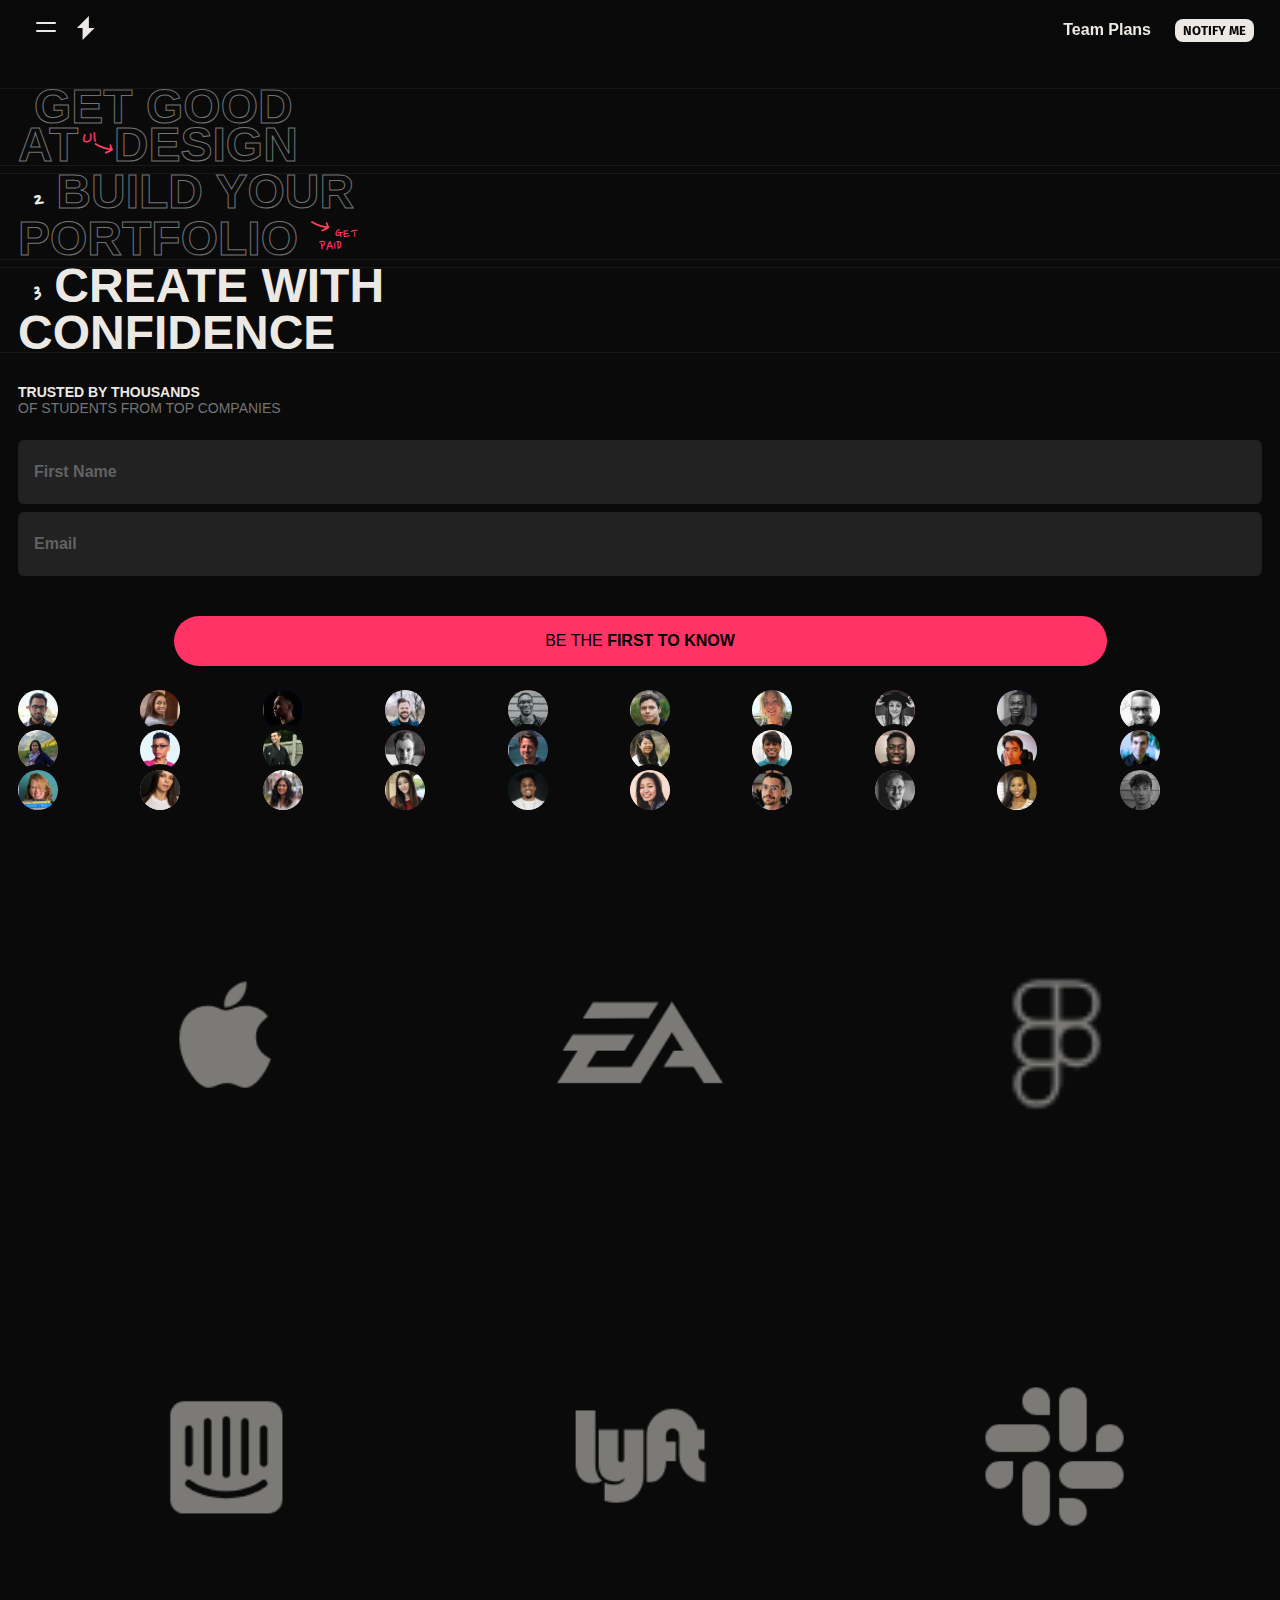
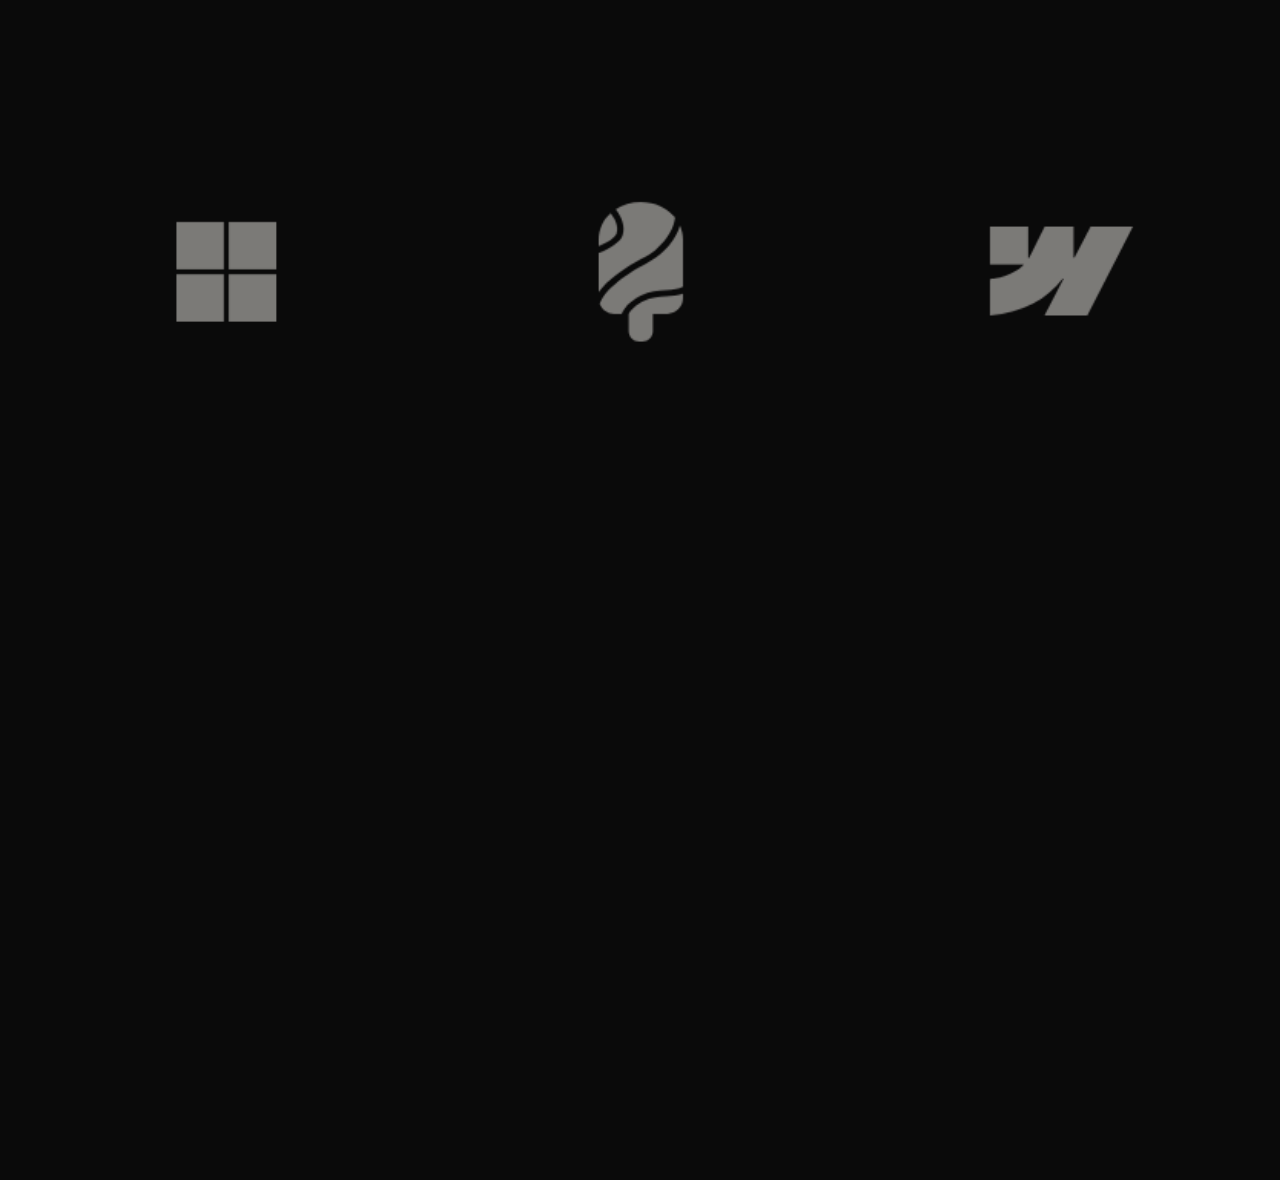
==== index.html @ 366d4f76 "Add files via upload" ====
<!DOCTYPE html>
<html lang="en">
    <head>
        <meta charset="UTF-8">
        <meta name="viewport" content="width=device-width, initial-scale=1.0">
        <title>Shift Nudge</title>
        <link rel="stylesheet" href="./css/style.css">
    </head>
    <body>
        <header class="wrapper">
            <nav class="container">
                <div class="nav-menu">
                    <div id='menuHamburguer' class="hamburguer">
                        <span class="line"></span>
                        <span class="line"></span>
                    </div>
                    <div class="item" style="padding: 8px;">
                        <svg width="24" height="24" viewBox="0 0 24 24"
                            fill="none" xmlns="http://www.w3.org/2000/svg">
                            <path
                                d="M14.8555 12L2.85547 12L14.8555 1.90735e-06L14.8555 12Z"
                                fill="currentColor"></path>
                            <path
                                d="M8.57031 12L20.5703 12L8.57031 24L8.57031 12Z"
                                fill="currentColor"></path>
                        </svg>
                    </div>
                </div>
                <div class="linksNavbar">
                    <div id="teamPlans">Team Plans</div>
                    <div id="notify"><a href="#">Notify me</a></div>
                </div>
            </nav>
        </header>
        <main class="wrapper">
            <section id="titlePage" class="container">
                <div class="textLine">Get good <br>at
                    <span id="elementUI">
                        ui
                        <span class="arrow">
                            <svg width="19" height="19" viewBox="0 0 24 32"
                                fill="none" xmlns="http://www.w3.org/2000/svg">
                                <path
                                    d="M4 3C6.27685 12.8203 10.0389 21.4996 17.0808 29M17.0808 29C17.8379 26.5781 18.8441 24.1122 20 21.8461M17.0808 29C12.8458 28.308 9.77367 27.319 5.94616 25.4156"
                                    stroke="#FF4060" stroke-width="3"
                                    stroke-linecap="round"
                                    stroke-linejoin="round"></path>
                            </svg>
                        </span>
                    </span> <span>design</span>
                </div>
                <div class="textLine">
                    <span class="elementNumber">2</span>
                    Build your <br> portfolio
                    <span id="elementGetPaid">

                        <span class="arrow">
                            <svg width="19" height="19" viewBox="0 0 24 32"
                                fill="none" xmlns="http://www.w3.org/2000/svg">
                                <path
                                    d="M4 3C6.27685 12.8203 10.0389 21.4996 17.0808 29M17.0808 29C17.8379 26.5781 18.8441 24.1122 20 21.8461M17.0808 29C12.8458 28.308 9.77367 27.319 5.94616 25.4156"
                                    stroke="#FF4060" stroke-width="3"
                                    stroke-linecap="round"
                                    stroke-linejoin="round"></path>
                            </svg>
                        </span>
                        <p>get <br>paid</p>
                    </span>
                </div>
                <div class="textLine font-white">
                    <span class="elementNumber">3</span>
                    Create with <br> confidence
                </div>
                <div class="spaceStudants">
                    <div class="titleSpace">
                        <h2>Trusted by thousands</h2>
                        <h3>of students from top companies</h3>
                    </div>
                    <div class="spaceForm">
                        <form action="#">
                            <label for="inputName" class="inputText">
                                <span>First Name</span>
                                <input type="text" name="inputName"
                                    id="inputName">
                            </label>
                            <label for="inputEmail" class="inputText">
                                <span>Email</span>
                                <input type="text" name="inputEmail"
                                    id="inputEmail">
                            </label>
                            <div class="divButton">
                                <button class="buttonStudents">
                                    Be the <strong>first to know</strong>
                                </button>
                            </div>
                        </form>
                    </div>
                    <div class="photoStudents">
                        <a href="#" class="gridStudents">
                            
                        </a>
                    </div>
                    <div class="photoLogos">
                        
                    </div>
                </div>

            </section>
        </main>

        <footer>

        </footer>
        <script src="./script/script.js"></script>
    </body>
</html>
---- css/style.css ----
@import url('https://fonts.googleapis.com/css2?family=Fira+Sans:ital,wght@0,100;0,200;0,300;0,400;0,500;0,600;0,700;0,800;0,900;1,100;1,200;1,300;1,400;1,500;1,600;1,700;1,800;1,900&display=swap');

@import url('https://fonts.googleapis.com/css2?family=Nanum+Pen+Script&display=swap');

* {
    margin: 0;
    padding: 0;
    box-sizing: border-box;
    transition: all 0.2s ease-out;
}

:root {
    --primary-color: #ECE9E4;
    --secondary-color: #FF3366;

    --background-color: #0A0A0A;
    --background-color-active: #181818;
}

.wrapper {
    width: 100%;
    display: flex;
    flex-direction: column;
    align-items: center;
    padding: 0rem 0.7rem;
}

.container {
    width: 100%;
    max-width: 1244px;
}

body {
    background-color: var(--background-color);
    font-family: "TT Firs Neue", -apple-system, BlinkMacSystemFont, "Segoe UI", Roboto, Oxygen, Ubuntu, Cantarell, "Open Sans", "Helvetica Neue", sans-serif;
    color: var(--primary-color);
    height: 300dvh;
}

nav {
    color: var(--primary-color);
    display: flex;
    align-items: center;
    padding: 0.5rem;
    justify-content: space-between;
}

header {
    height: 100px;
    background: linear-gradient(180deg, rgba(10,10,10,1) 0%, rgba(10,10,10,0) 100%);
    position: fixed;
    top: 0px;
    z-index: 99;
}
main{
    margin-top: 80px;
}
.nav-menu {
    display: flex;
}

.hamburguer {
    width: 40px;
    height: 40px;
    display: flex;
    flex-direction: column;

    border-radius: 50%;
    padding: 8px;


}


.line {
    margin: 6px auto 0;
    width: 20px;
    height: 2px;
    border-radius: 2px;
    background-color: var(--primary-color);

}

.hamburguer:hover .line:nth-child(1) {
    margin: 4px auto 0;
}

.hamburguer:hover .line:nth-child(2) {
    margin: 10px auto 0;
}

.active {
    background-color: var(--background-color-active);
}

.active .line:nth-child(1) {
    transform: translateY(4px) rotate(45deg);
    margin: 6px auto 0 !important;
}

.active .line:nth-child(2) {
    transform: translateY(-4px) rotate(-45deg);
    margin: 6px auto 0 !important;

}

.linksNavbar {
    display: flex;
    gap: 1.5rem;
}

.linksNavbar #teamPlans {
    color: var(--primary-color);
    font-weight: 600;

}

#notify a {

    text-decoration: none;
    color: var(--background-color);
    padding: 4px 8px;
    background-color: var(--primary-color);
    font-size: 13px;
    text-transform: uppercase;
    font-weight: 700;
    border-radius: 8px;
    box-shadow: 0 0 0 0 var(--primary-color);
    font-family: "Fira Sans", sans-serif;

}

.textLine {
    
    
    max-width: 100%;
    padding-bottom: 0;
    padding-top: 0.5rem;
    font-size: 3rem;
    font-weight: 900;
    line-height: 80%;
    color: #0a0a0a;
    text-indent: 1rem;
    -webkit-text-stroke-width: 1px;
    -webkit-text-stroke-color: #747474;
    text-transform: uppercase;
    letter-spacing: -0.5;

        #elementUI {
        font-family: "Nanum Pen Script", cursive;
        font-size: 1.5rem;
        color: var(--secondary-color);
        -webkit-text-stroke-width: 0px;
        position: relative;
        top: -15px;
        left: -10px;
        line-height: 0.75;
        
        font-weight: 500;
        max-width: 38rem;
        padding-bottom: 2rem;
        .arrow{
            position: absolute;
            bottom: 20px;
            left: 0px;
            rotate: -45deg;
            animation: arrowAnimation 4s ease-in-out infinite;
        }
    }

    
}



#elementGetPaid{
    font-family: "Nanum Pen Script", cursive;
    font-size: 1rem;
    color: var(--secondary-color);
    -webkit-text-stroke-width: 0px;
    position: relative;

    line-height: 0.75;
    text-transform: uppercase;
    rotate:15deg;
    font-weight: 500;
    max-width: 38rem;
    padding-bottom: 2rem;
    p{
       
    position:absolute;
    display: block;
    margin-block-start: 1em;
    margin-block-end: 1em;
    margin-inline-start: 0px;
    margin-inline-end: 0px;
    unicode-bidi: isolate;

    top: -30px;
    right: -60px;
    }
    .arrow{
        position: absolute;
        animation: arrowAnimation 4s ease-in-out infinite;
        rotate: -45deg;
        
    }
}
.elementNumber{
    font-family: "Nanum Pen Script", cursive;
    font-size: 1.5rem;
    color: var(--primary-color) !important;
    -webkit-text-stroke-width: 0px;
}

.textLine:before,
.textLine:after{
    content: " ";
    display: block;
    background: var(--background-color-active);
    height: 1px;
    width: 100%;
    position: absolute;
    left: 0;
    z-index: 0;
}

.font-white{
    color: var(--primary-color);
    -webkit-text-stroke-width: 0px;
}



.spaceStudants{
    
    margin-top: 2rem;
    display: flex;
    flex-direction: column;
    gap: 1.5rem;

    .titleSpace{
        text-transform: uppercase;
        
        h2{
            font-weight: 800;
            font-size: 14px;
        }
        h3{
            color: #747474;
            font-weight: 500;
            font-size: 14px;
        }

    }

    .spaceForm{


        form{
            display: flex;
            flex-direction: column;
            width: 100%;
            gap: 0.5rem;
        }
        
    }
}


.inputText{
    display: flex;
    justify-content: center;
    flex-direction: column;
    background-color:#222;
    position: relative;
    padding-left: 0.5rem;
    border-radius: 6px;
    min-height: 64px;


    span{
        font-size: 1rem;
        font-weight: 700;
        color: rgba(116, 116, 116, 0.8);
        cursor: text;
        margin-left: 0.5rem;
        position: absolute;
        
    }
    input{
        background-color: transparent;
        border: none;
        outline: none;
        padding: 0.3rem;
        color: var(--primary-color);
        font-weight: 600;
        font-size: 1rem;
        caret-color: var(--secondary-color);
        width: 100%;
        
    }

    &:hover{
        box-shadow: inset 0 0 0 2px #595959;
    }
}


.focus{
    box-shadow: inset 0 0 0 2px var(--secondary-color);
    background-color: var(--background-color);
    justify-content: space-around;
    span{
        position: relative;
        top: 5px;
        color: var(--secondary-color);
        font-size: 0.8rem;
    }
    &:hover{
        box-shadow: inset 0 0 0 2px var(--secondary-color);
    }
}
.divButton{
    display: flex;
    justify-content: center;
}
.buttonStudents{
    
    
    text-transform: uppercase;
    width: 75%;
    margin-top: 2rem;
    
    color: #000;
    font-size: 1rem;
    display: block;
    
    background: var(--secondary-color);
    padding: 1rem 2rem;
    border: none;
    border-radius: 60px;
    
    cursor: pointer;
    font-family: "TT Firs Neue", -apple-system, BlinkMacSystemFont, "Segoe UI", Roboto, Oxygen, Ubuntu, Cantarell, "Open Sans", "Helvetica Neue", sans-serif;
    
    &:hover{
        box-shadow: 0 0 0 2px var(--secondary-color)
    }
    }



.photoStudents{
    width: 100%;
}

.photoStudents .gridStudents{
    display: grid;
    line-height: 0;
    padding-right: 1.25rem;
    grid-template-columns: repeat(10, 1fr);
    max-width: 100%;

    div{
    display: block;
    position: relative;
    margin: 0 -1.5rem 0 0;
    border-radius: 50%;
    width: fit-content;
    background-color: #FF3366;
    img{
        text-align: right;
        width: 40px;
        border-radius: 50%;
        box-shadow: 0 0 0 6px #0a0a0a;
        
    }

    &:hover{
        transform: scale(1.1);
        z-index: 10;

        img{
            transition: filter 0.3s ease, mix-blend-mode 0.3s ease;
            mix-blend-mode: luminosity;
        }
    }
    
    }
}

.photoLogos{
    display: grid;
    grid-template-columns: repeat(3, 1fr);
    line-height: 0;
    

        img{
            width:100%;
            opacity: 0.5;

            &:hover{
                opacity: 1;
            }
        }
    
    
}
































@keyframes arrowAnimation {
    0%, 10%, 20%, 30%, 100% {
        transform: rotate(-2deg) scale(1) translateX(0);
    }
    5%, 15%, 25% {
        transform: rotate(2deg) scale(1.1) translateX(-4px);
    }
}
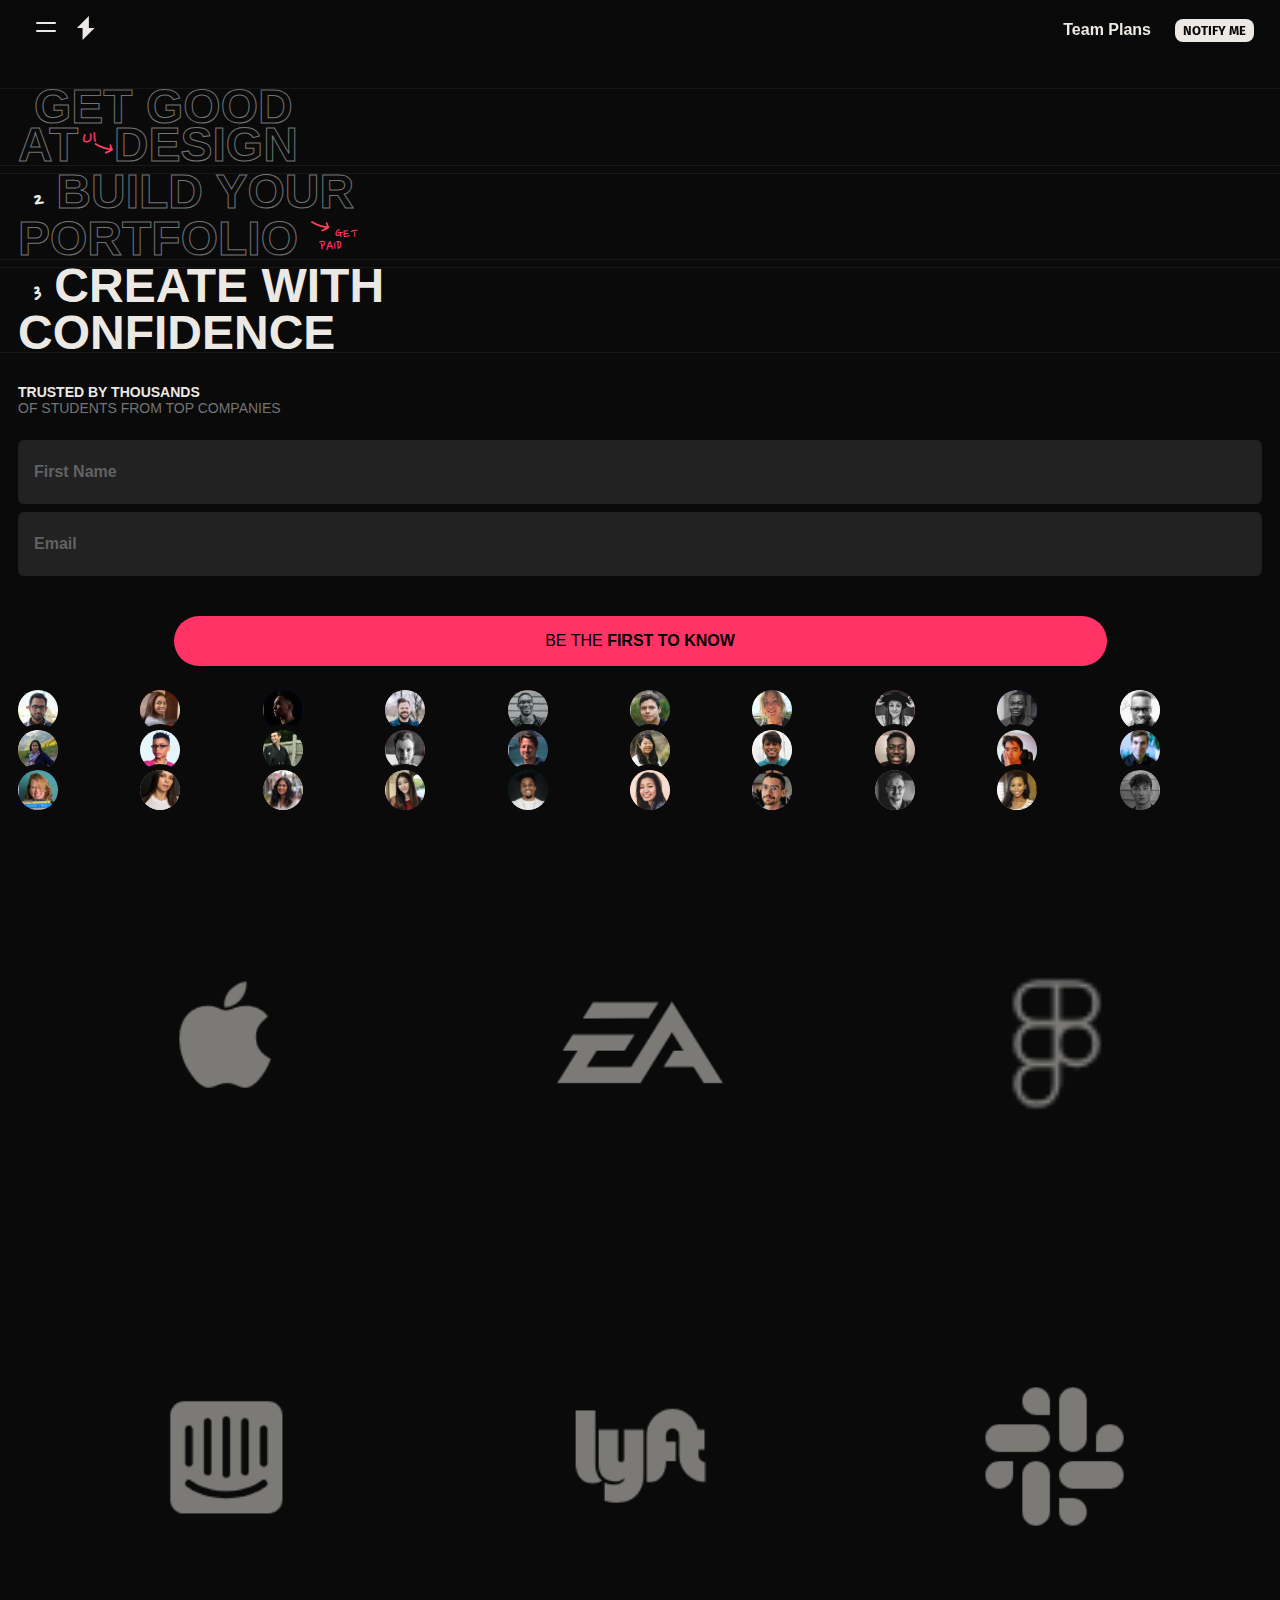
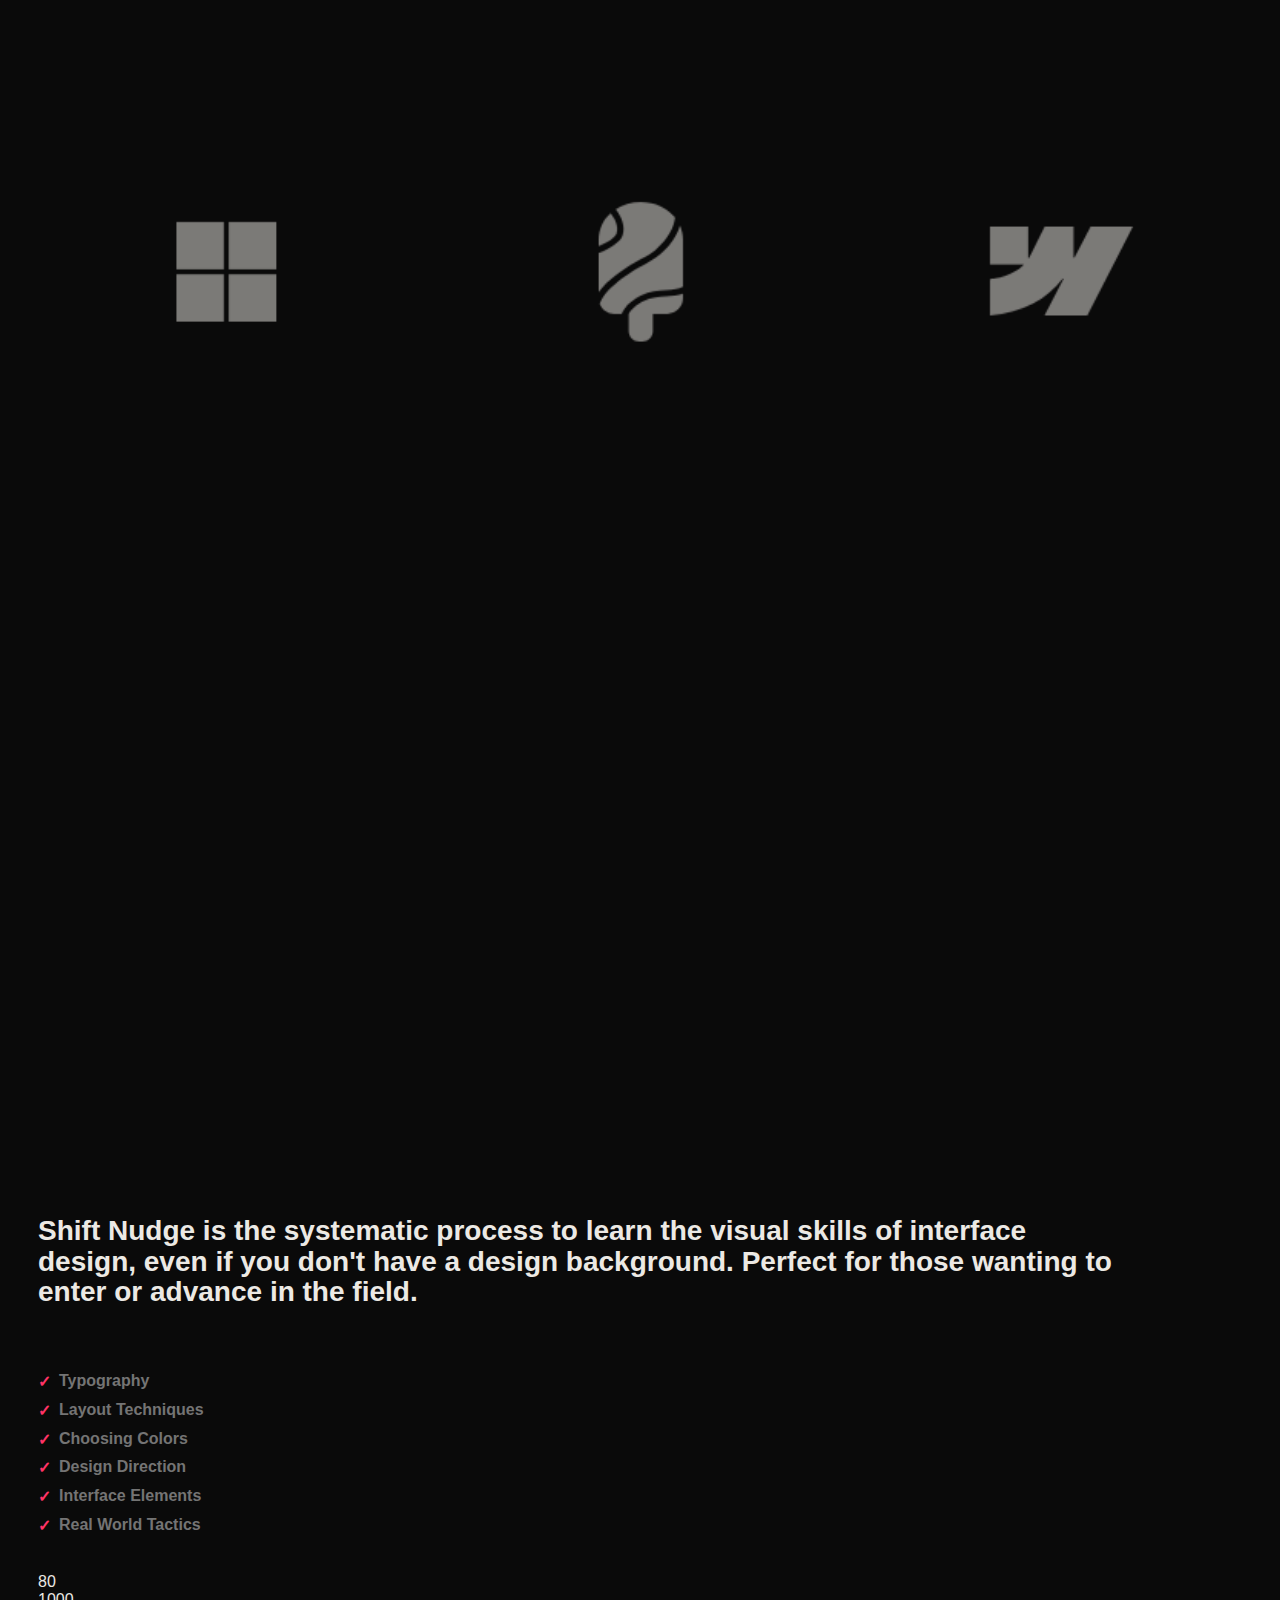
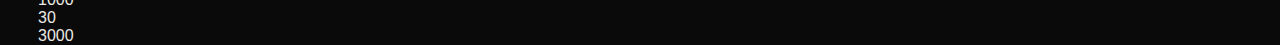
==== commit 2e383347: "Add files via upload" ====
--- a/index.html
+++ b/index.html
@@ -101,10 +101,32 @@
                         </a>
                     </div>
                     <div class="photoLogos">
-                        
+
                     </div>
+                    
                 </div>
-
+            </section>
+            <section id="overview" class="container">
+                <div class="video">
+                    <iframe src="https://player.vimeo.com/video/450205621" title="about-the-course" width="100%" height="auto"  ></iframe>
+                </div>
+                <div class="textOverview">
+                    <p>Shift Nudge is the systematic process to learn the visual skills of interface design, even if you don't have a design background. Perfect for those wanting to enter or advance in the field.</p>
+                </div>
+                <ul class="listOverview">
+                    <li><div class="check">✓</div>Typography</li>
+                    <li><div class="check">✓</div>Layout Techniques</li>
+                    <li><div class="check">✓</div>Choosing Colors</li>
+                    <li><div class="check">✓</div>Design Direction</li>
+                    <li><div class="check">✓</div>Interface Elements</li>
+                    <li><div class="check">✓</div>Real World Tactics</li>
+                </ul>
+                <div class="overviewNumbers">
+                    <div class="containerNumber">80</div>
+                    <div class="containerNumber">1000</div>
+                    <div class="containerNumber">30</div>
+                    <div class="containerNumber">3000</div>
+                </div>
             </section>
         </main>
 
--- a/css/style.css
+++ b/css/style.css
@@ -15,6 +15,24 @@
 
     --background-color: #0A0A0A;
     --background-color-active: #181818;
+}
+::selection {
+    background-color: var(--secondary-color);
+    color: var(--background-color); 
+}
+
+
+::-webkit-selection {
+    background-color: var(--secondary-color);
+    color: var(--background-color); 
+}
+p {
+    display: block;
+    margin-block-start: 1em;
+    margin-block-end: 1em;
+    margin-inline-start: 0px;
+    margin-inline-end: 0px;
+    unicode-bidi: isolate;
 }
 
 .wrapper {
@@ -373,7 +391,7 @@
         text-align: right;
         width: 40px;
         border-radius: 50%;
-        box-shadow: 0 0 0 6px #0a0a0a;
+        box-shadow: 0 0 0 6px var(--background-color);
         
     }
 
@@ -412,8 +430,70 @@
 
 
 
-
-
+.video {
+    width: 100%;
+    position: relative;
+    padding-bottom: 56.25%;
+    height: 0;
+    overflow: hidden;
+}
+
+.video iframe {
+    position: absolute;
+    top: 0;
+    left: 0;
+    width: 100%;
+    height: 100%;
+    border: 0;
+}
+#overview{
+    padding-top: 1vh;
+    padding: 0 20px;
+    gap: 20px;
+}
+.textOverview{
+    color: var(--primary-color);
+    font-size: 1.75rem;
+    line-height: 110%;
+    font-weight: 600;
+    max-width: 68rem;
+    padding: 2rem 0;
+}
+
+ul{
+    
+    font-size: 1rem;
+    line-height: 160%;
+    max-width: 38rem;
+    padding-bottom: 2rem;
+    list-style: none;
+}
+
+.listOverview{
+
+    .check{
+        color: var(--secondary-color);
+        line-height: 180%; 
+        margin-right: 0.5rem;
+    display: inline-block; 
+    }
+    li{
+        display: flex ;
+        font-weight: 600;
+        color: #747474;
+        cursor: default;
+        &:hover{
+            color: var(--primary-color);
+        }
+
+    }
+}
+
+
+.overviewNumbers{
+    display: grid;
+    grid-template-columns:1fr;
+}
 
 
 
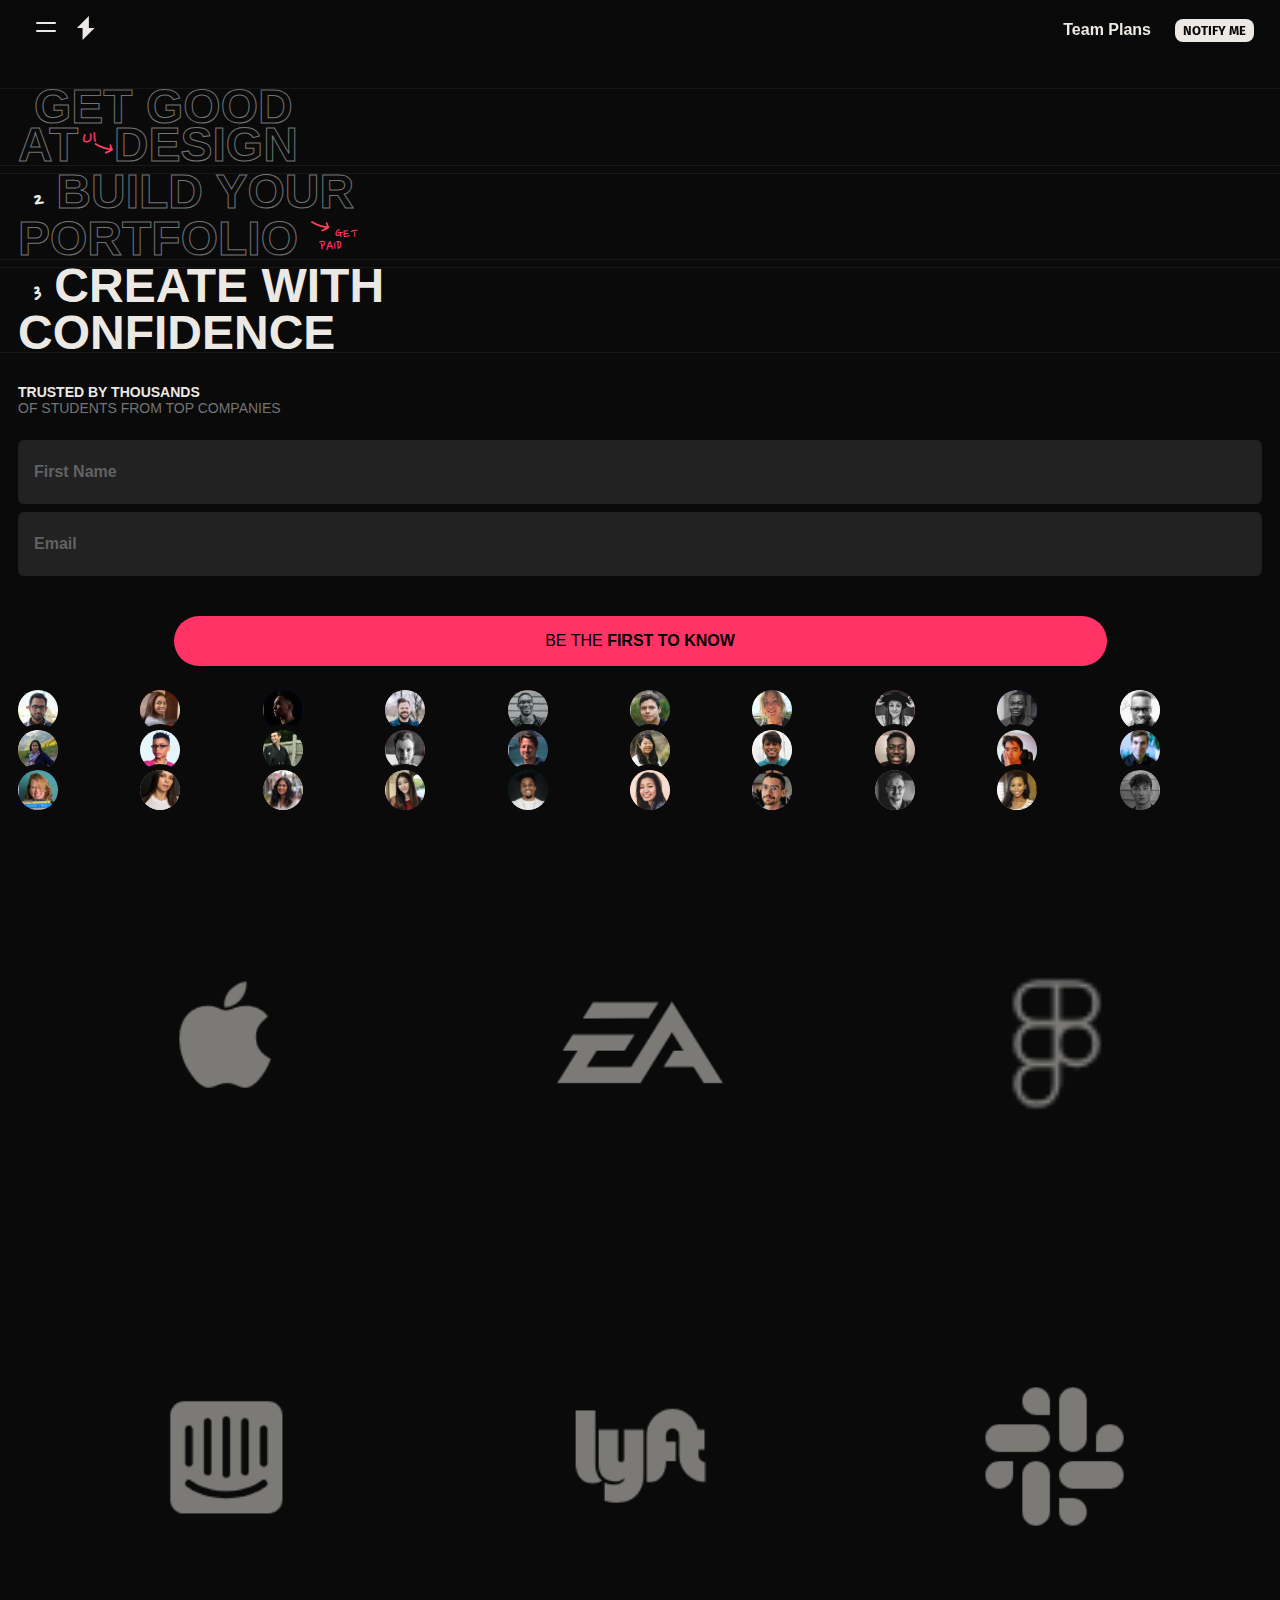
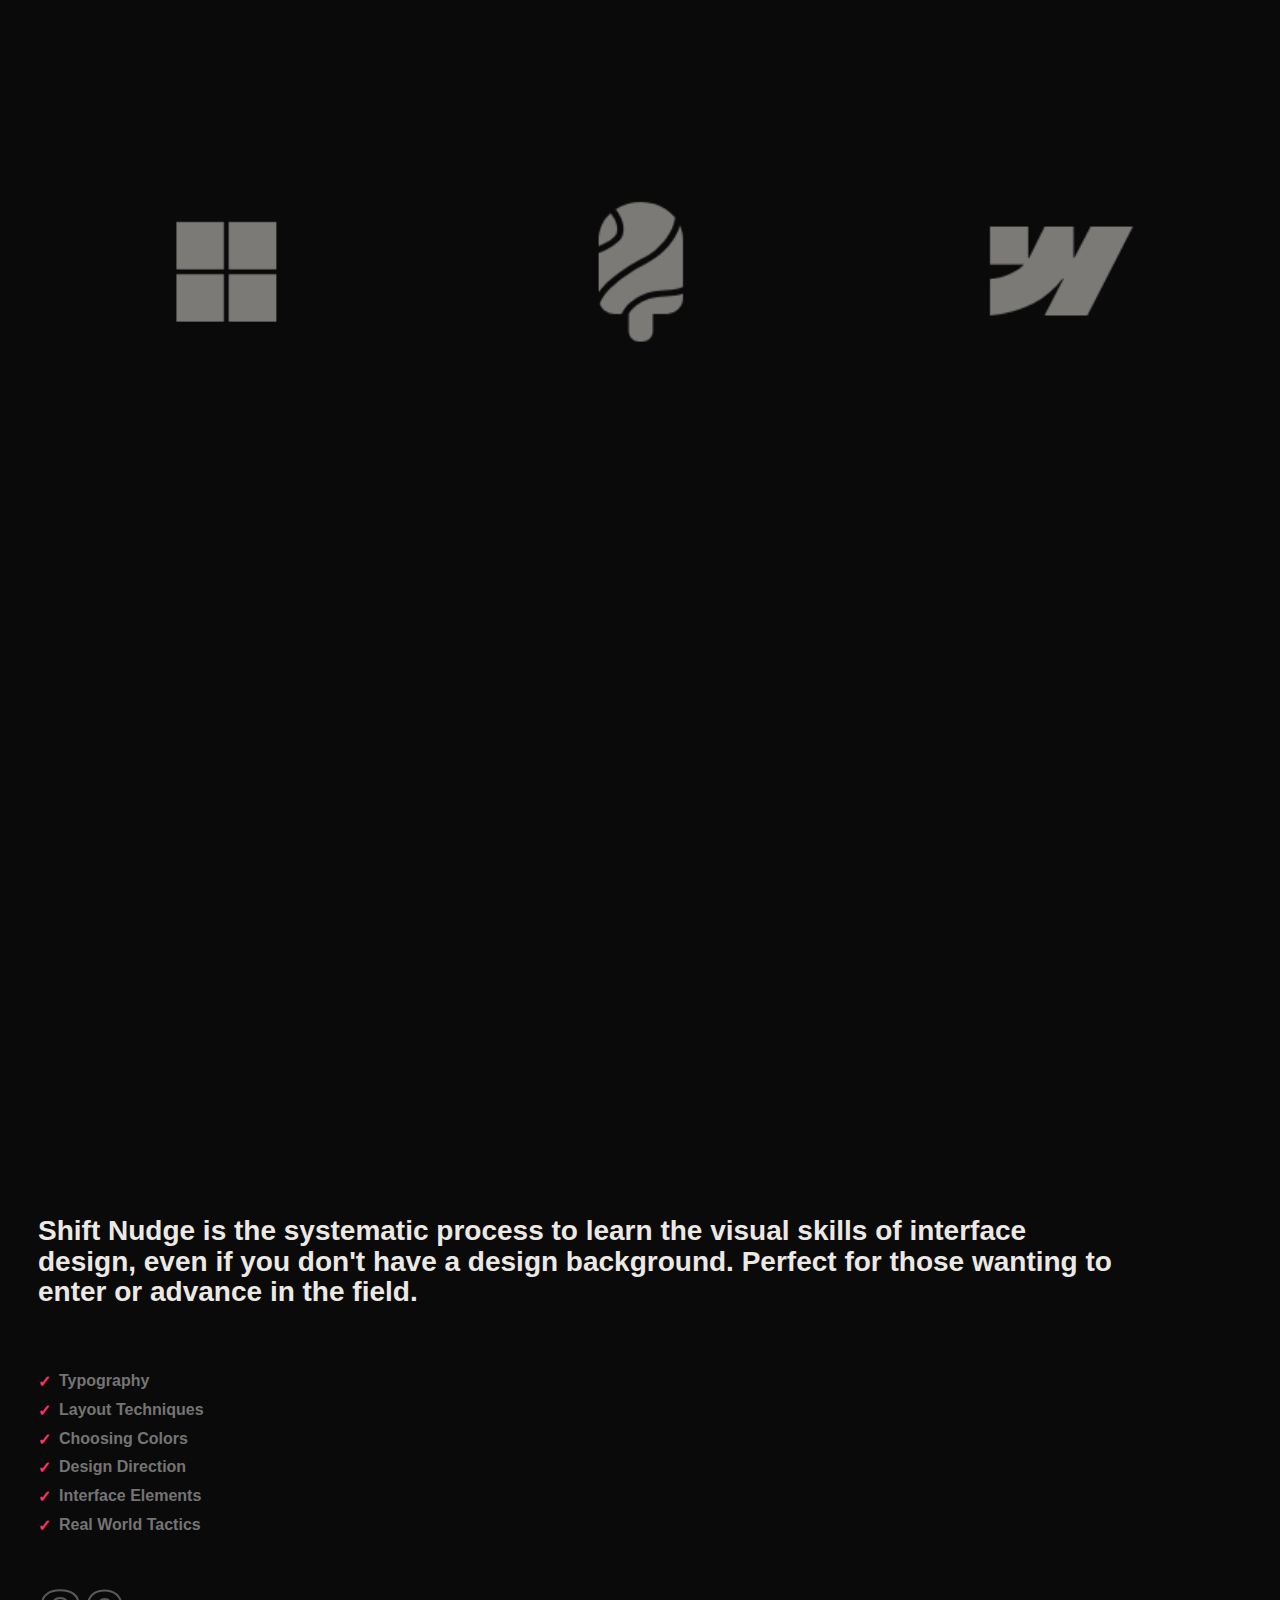
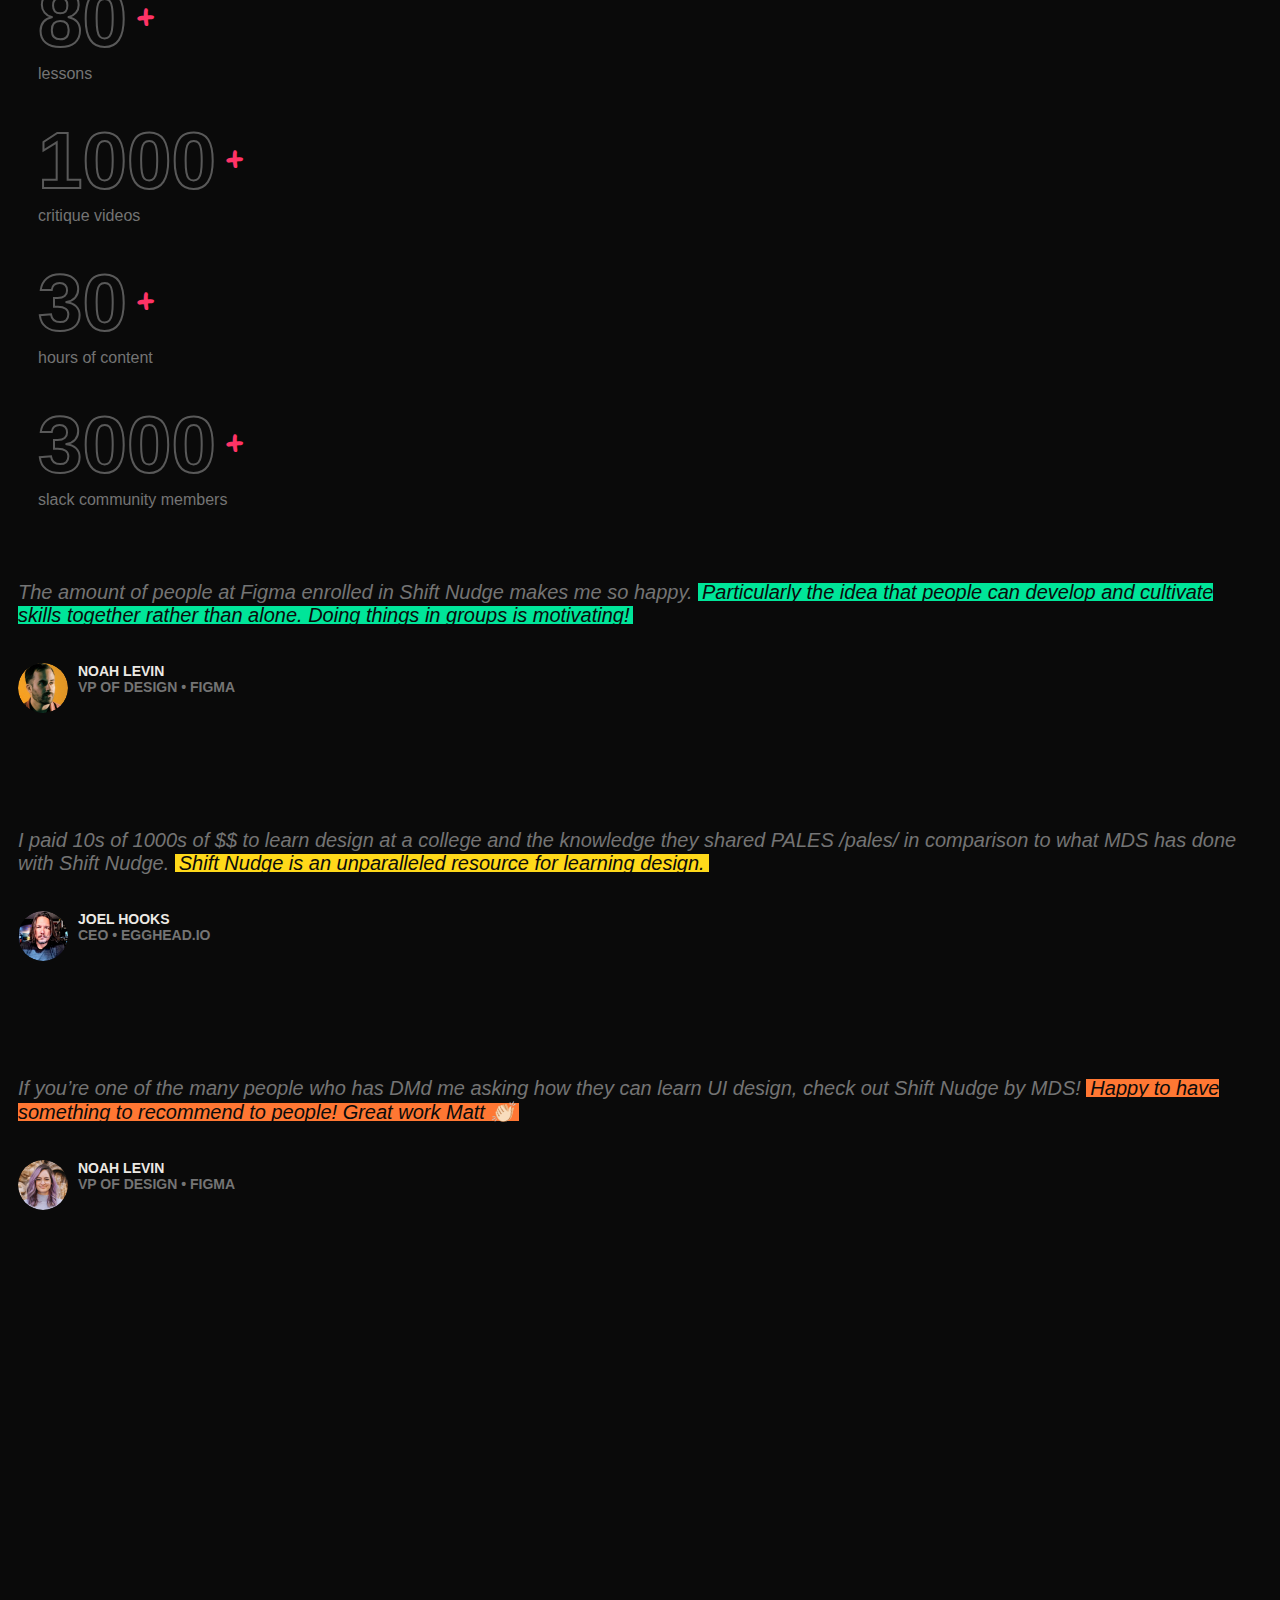
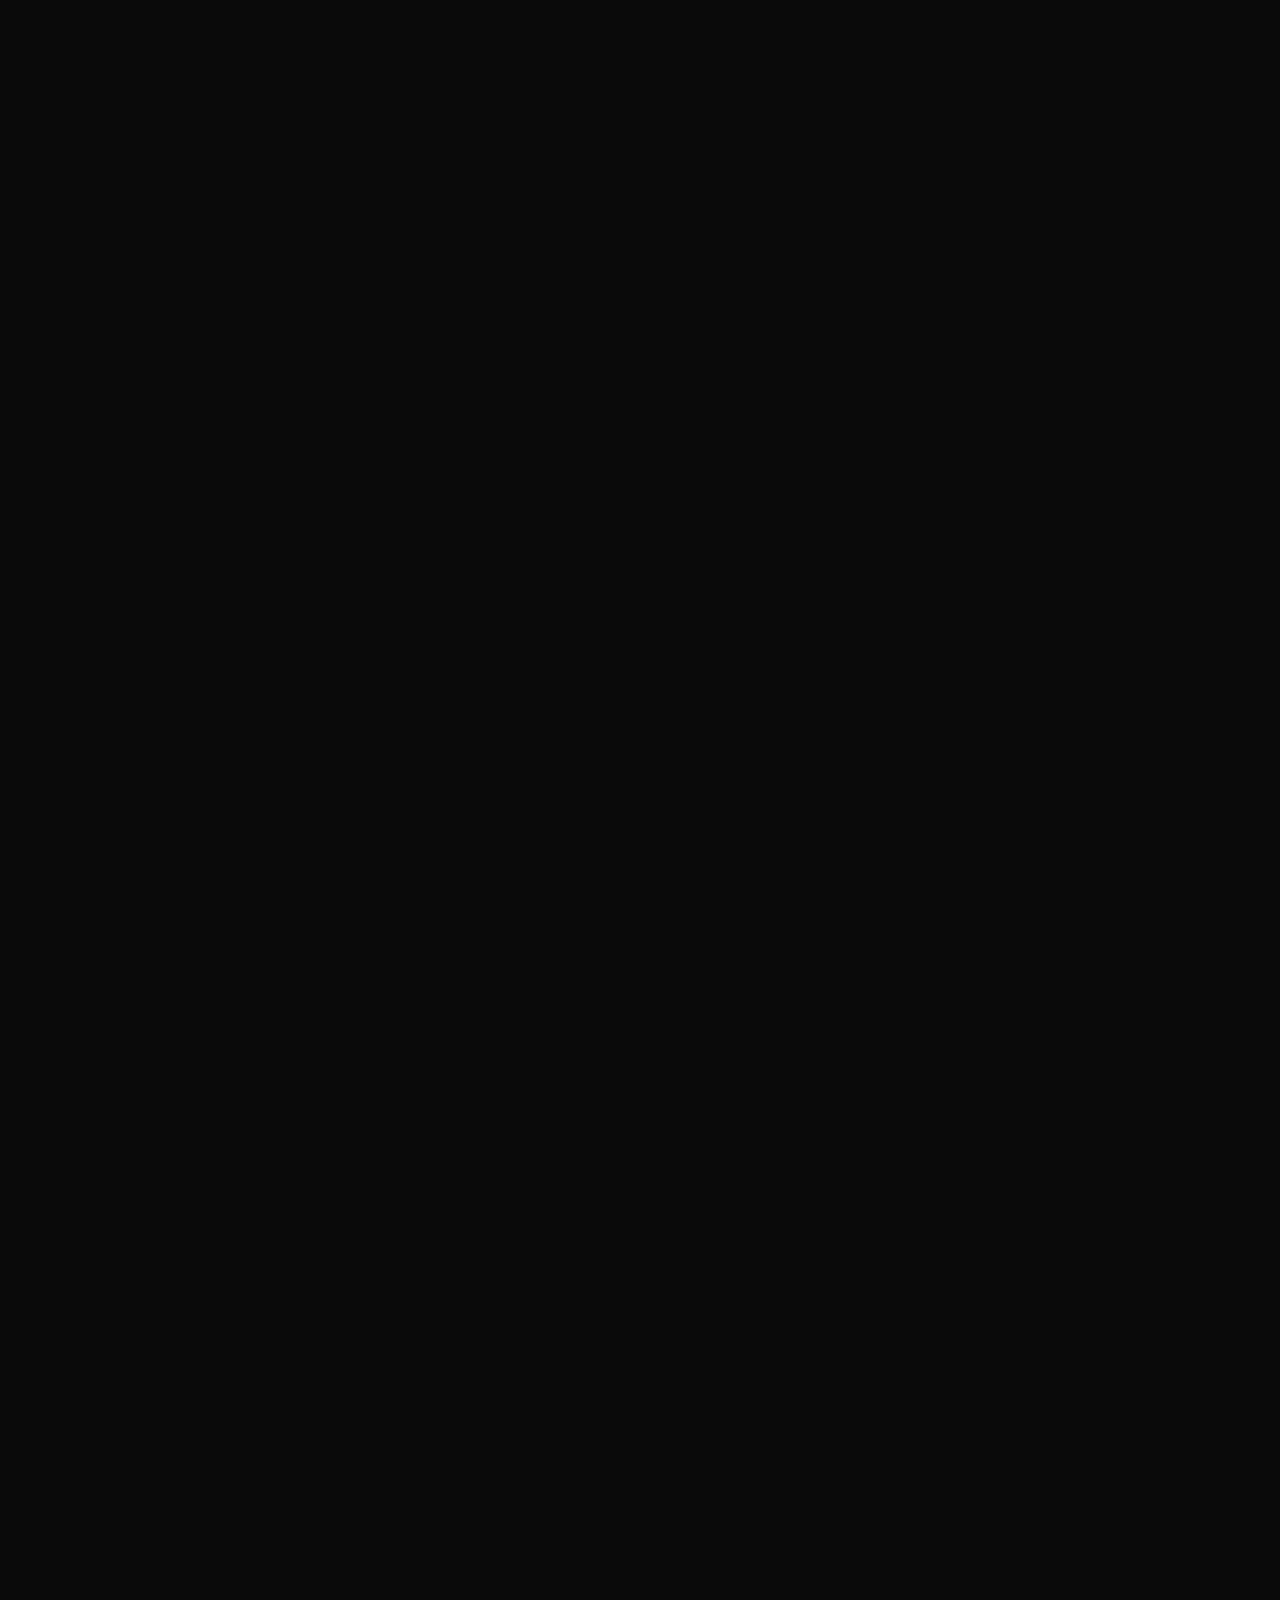
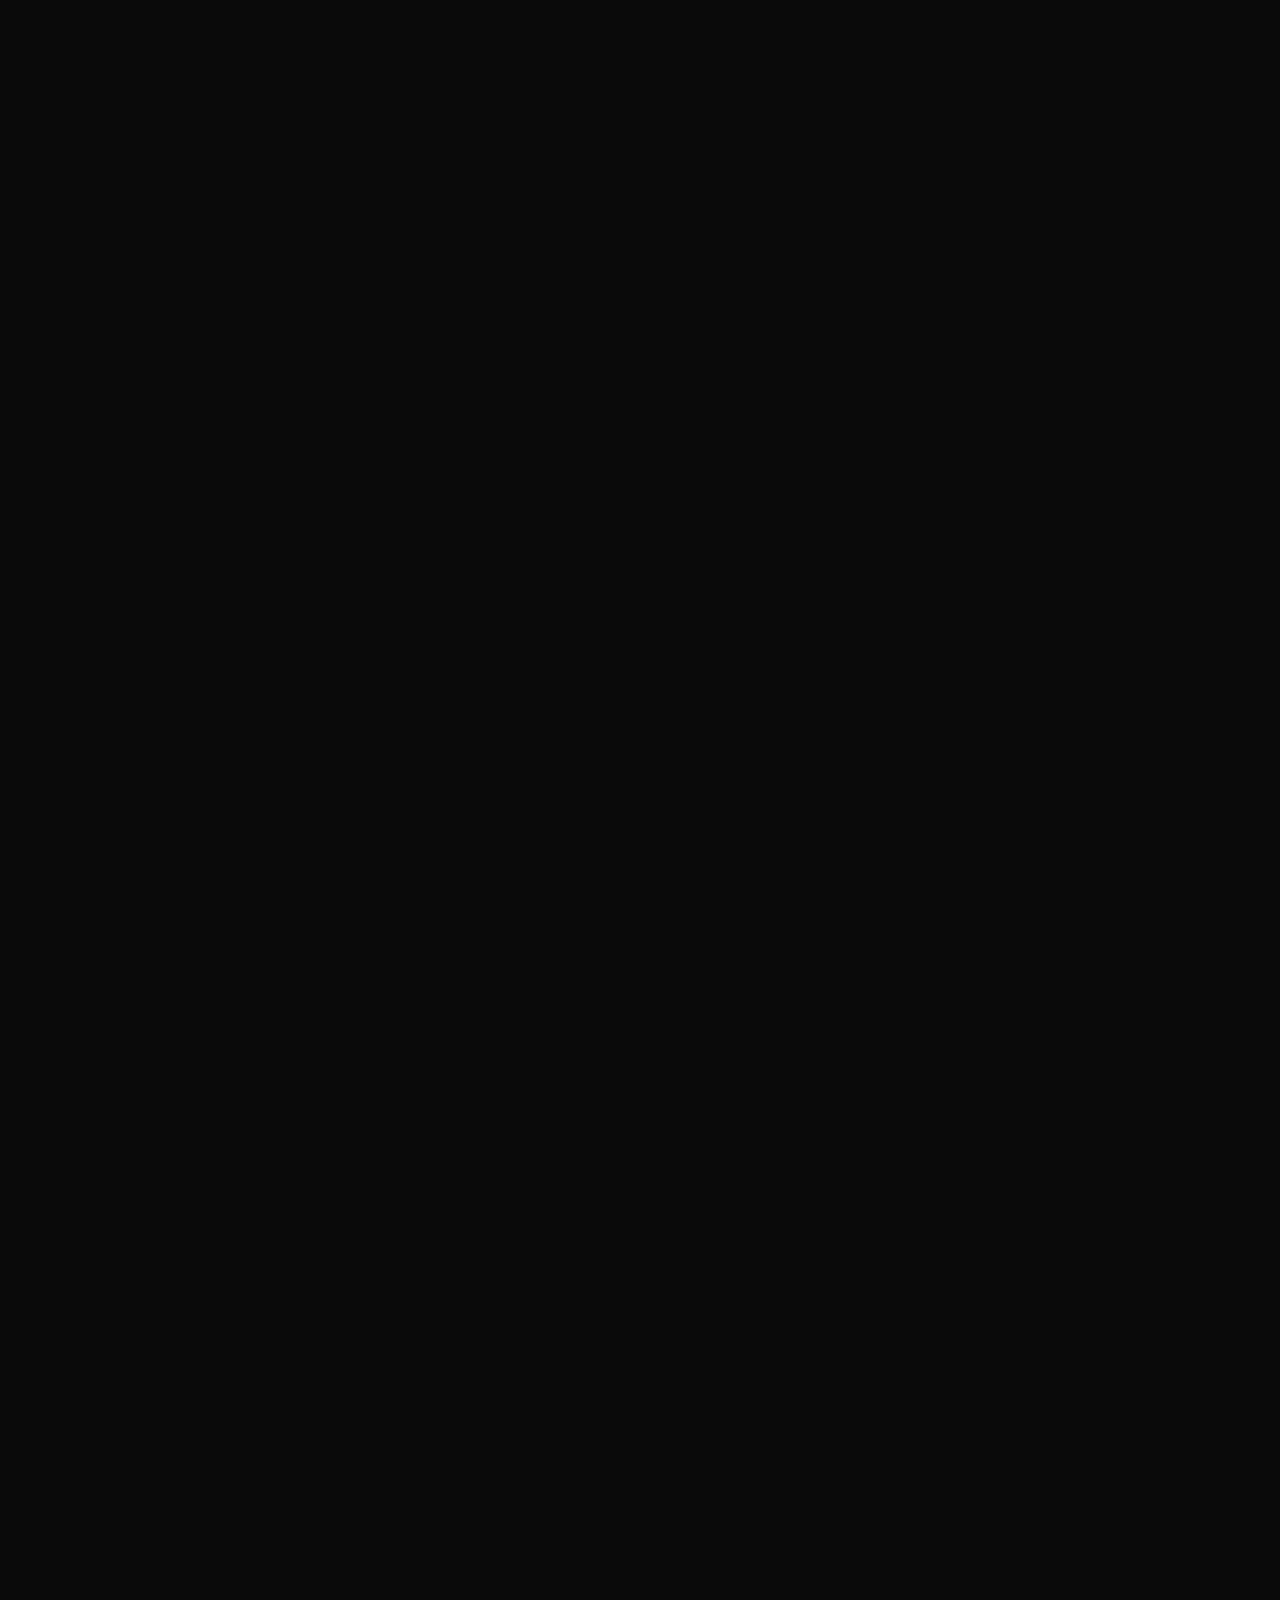
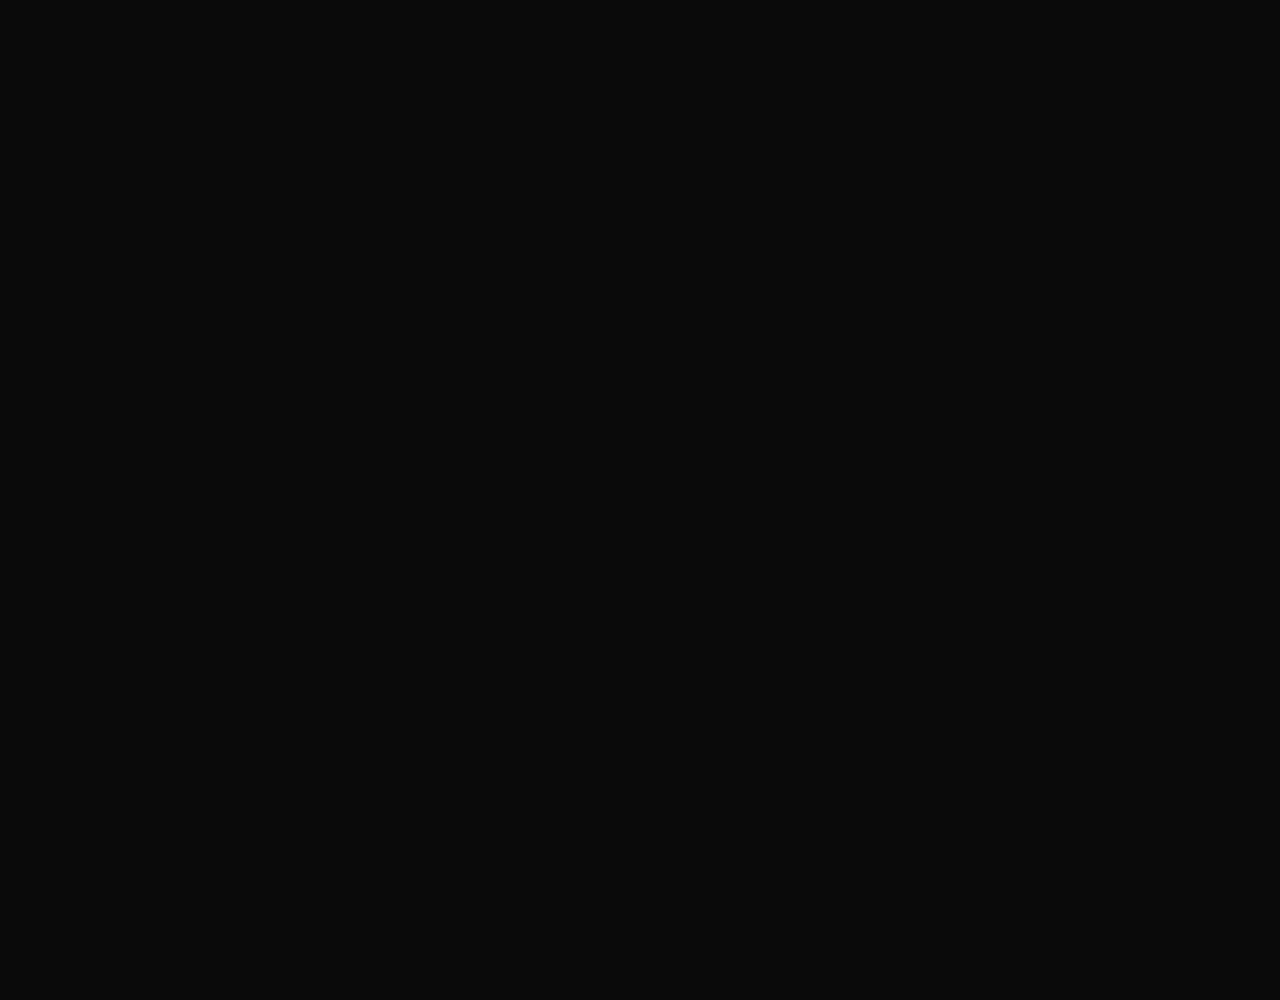
==== commit 4e286b9e: "Add files via upload" ====
--- a/index.html
+++ b/index.html
@@ -15,6 +15,7 @@
                         <span class="line"></span>
                     </div>
                     <div class="item" style="padding: 8px;">
+                        <a href="#titlePage">
                         <svg width="24" height="24" viewBox="0 0 24 24"
                             fill="none" xmlns="http://www.w3.org/2000/svg">
                             <path
@@ -24,6 +25,7 @@
                                 d="M8.57031 12L20.5703 12L8.57031 24L8.57031 12Z"
                                 fill="currentColor"></path>
                         </svg>
+                    </a>
                     </div>
                 </div>
                 <div class="linksNavbar">
@@ -122,11 +124,49 @@
                     <li><div class="check">✓</div>Real World Tactics</li>
                 </ul>
                 <div class="overviewNumbers">
-                    <div class="containerNumber">80</div>
-                    <div class="containerNumber">1000</div>
-                    <div class="containerNumber">30</div>
-                    <div class="containerNumber">3000</div>
+                    <div class="containerNumber"><div>80 <span>+</span></div>
+                    <span class="subTitleNumber">lessons</span></div>
+                    <div class="containerNumber"><div>1000 <span>+</span></div>
+                    <span class="subTitleNumber">critique videos</span></div>
+                    <div class="containerNumber"><div>30 <span>+</span></div>
+                    <span class="subTitleNumber">hours of content</span></div>
+                    <div class="containerNumber"><div>3000 <span>+</span></div>
+                    <span class="subTitleNumber">slack community members</span></div>
+                    
                 </div>
+            </section>
+            <section class="review container" id="review">
+                <a href="#">
+                    <p>The amount of people at Figma enrolled in Shift Nudge makes me so happy. <strong>Particularly the idea that people can develop and cultivate skills together rather than alone. Doing things in groups is motivating!</strong></p>
+                    <div>
+                        <div class="avatar avatar1"><img src="assets/avatarReview/avatar1.png" alt="JoaoPedros" srcset=""></div>
+                        <div class="textAvatar">
+                            <span id="nameAvatar">Noah Levin <span>↗</span></span>
+                            <span> VP of Design • Figma</span>
+                        </div>
+                    </div>
+                </a>
+                <a href="#">
+                    <p>I paid 10s of 1000s of $$ to learn design at a college and the knowledge they shared PALES /pales/ in comparison to what MDS has done with Shift Nudge.  <strong>Shift Nudge is an unparalleled resource for learning design.</strong></p>
+                    <div>
+                        <div class="avatar avatar2"><img src="assets/avatarReview/avatar2.png" alt="JoaoPedros" srcset=""></div>
+                        <div class="textAvatar">
+                            <span id="nameAvatar">Joel Hooks  <span>↗</span></span>
+                            <span> CEO • Egghead.io</span>
+                        </div>
+                    </div>
+                </a>
+                <a href="#">
+                    <p>If you’re one of the many people who has DMd me asking how they can learn UI design, check out Shift Nudge by MDS!  <strong>Happy to have something to recommend to people! Great work Matt 👏🏻</strong></p>
+                    <div>
+                        <div class="avatar avatar3"><img src="assets/avatarReview/avatar3.png" alt="JoaoPedros" srcset=""></div>
+                        <div class="textAvatar">
+                            <span id="nameAvatar">Noah Levin <span>↗</span></span>
+                            <span> VP of Design • Figma</span>
+                        </div>
+                    </div>
+                </a>
+
             </section>
         </main>
 
--- a/css/style.css
+++ b/css/style.css
@@ -1,12 +1,15 @@
 @import url('https://fonts.googleapis.com/css2?family=Fira+Sans:ital,wght@0,100;0,200;0,300;0,400;0,500;0,600;0,700;0,800;0,900;1,100;1,200;1,300;1,400;1,500;1,600;1,700;1,800;1,900&display=swap');
 
 @import url('https://fonts.googleapis.com/css2?family=Nanum+Pen+Script&display=swap');
+
+@import url('https://fonts.cdnfonts.com/css/tt-firs-neue-trl');
 
 * {
     margin: 0;
     padding: 0;
     box-sizing: border-box;
     transition: all 0.2s ease-out;
+    scroll-behavior: smooth;
 }
 
 :root {
@@ -34,6 +37,16 @@
     margin-inline-end: 0px;
     unicode-bidi: isolate;
 }
+a {
+    color: inherit;       
+    text-decoration: none; 
+    background-color: transparent; 
+    border: none;         
+    padding: 0;            
+    margin: 0;            
+    font: inherit;         
+    cursor: pointer;       
+}
 
 .wrapper {
     width: 100%;
@@ -52,7 +65,7 @@
     background-color: var(--background-color);
     font-family: "TT Firs Neue", -apple-system, BlinkMacSystemFont, "Segoe UI", Roboto, Oxygen, Ubuntu, Cantarell, "Open Sans", "Helvetica Neue", sans-serif;
     color: var(--primary-color);
-    height: 300dvh;
+    height: 1000dvh;
 }
 
 nav {
@@ -70,11 +83,16 @@
     top: 0px;
     z-index: 99;
 }
-main{
-    margin-top: 80px;
+#titlePage{
+    padding-top: 80px !important;
 }
 .nav-menu {
     display: flex;
+
+    a{
+        text-decoration: none;
+        color: var(--primary-color);
+    }
 }
 
 .hamburguer {
@@ -227,7 +245,7 @@
 .elementNumber{
     font-family: "Nanum Pen Script", cursive;
     font-size: 1.5rem;
-    color: var(--primary-color) !important;
+    color: var(--primary-color) ;
     -webkit-text-stroke-width: 0px;
 }
 
@@ -493,9 +511,174 @@
 .overviewNumbers{
     display: grid;
     grid-template-columns:1fr;
-}
-
-
+
+
+
+    .containerNumber{
+        display: flex;
+        flex-direction: column;
+        
+        div{
+            display: flex;
+            font-size: 80px;
+            color: var(--background-color);
+            -webkit-text-stroke-width: 2px;
+            -webkit-text-stroke-color: #595959;
+            font-weight: 900;
+            font-family: 'TT Firs Neue Trl', -apple-system, BlinkMacSystemFont, "Segoe UI", Roboto, Oxygen, Ubuntu, Cantarell, "Open Sans", "Helvetica Neue", sans-serif;
+            &:hover{
+                color: var(--primary-color);
+                -webkit-text-stroke-width: 0px;
+            }
+
+            span{
+                
+                font-size: 2.5rem;
+                font-family: "Nanum Pen Script", cursive !important;
+                color: #FF3366;
+                -webkit-text-stroke-width: 0;
+                margin: auto 0;
+                margin-left: 10px;
+            }
+        }
+
+        .subTitleNumber{
+            color: #747474;
+            font-size: 1rem;
+            
+            font-weight: 500;
+            max-width: 38rem;
+            padding-bottom: 2rem;
+        }
+    }
+}
+
+.review{
+    display: grid;
+    grid-template-columns:1fr;
+    grid-gap: 3rem;
+    margin: 20px auto;
+
+    a{
+        color: #747474;
+        margin: 0 0 3rem;
+        p{
+            font-size: 1.25rem;
+            
+            font-weight: 400;
+            padding-bottom: 1rem;
+            font-style: italic;
+    
+            strong{
+                color: var(--background-color);
+                font-weight: 500;
+                
+                padding: 1px 0.25rem;
+                background: linear-gradient(180deg, rgba(0, 229, 153, 0) 12%, #00e599 12%, #00e599 88%, rgba(0, 229, 153, 0) 88%);
+            }
+            
+        }
+
+        &:hover{
+            color: var(--primary-color);
+
+            #nameAvatar{
+
+                span{
+                    font-size: inherit;
+                }
+            }
+            div{
+                
+                .avatar1{
+                    background-color: #00e599;
+                    transform: scale(0.8);
+                    box-shadow: 0 0 0 16px #181818, inset 0 0 0 1px #181818;
+                    img{
+                        mix-blend-mode: luminosity;
+                        
+                        
+                    }
+                }
+                .avatar2{
+                    background-color: #ffd91a ;
+                    transform: scale(0.8);
+                    box-shadow: 0 0 0 16px #181818, inset 0 0 0 1px #181818;
+                    img{
+                        mix-blend-mode: luminosity;
+                        
+                        
+                    }
+                }
+                .avatar3{
+
+                    background-color: #FF7733 ;
+                    transform: scale(0.8);
+                    box-shadow: 0 0 0 16px #181818, inset 0 0 0 1px #181818;
+                    img{
+                        mix-blend-mode: luminosity;
+                        
+                        
+                    }
+                }
+            }
+        }
+        
+        div{
+            display: flex;
+            gap: 10px;
+
+            .avatar{
+                width: 50px;
+                height: 50px;
+                border-radius: 50%;
+                overflow: hidden;
+                
+                img{
+                width: 100%;
+                height: auto;
+                border-radius: 50%;
+                
+                }
+            }
+            
+        }
+
+        .textAvatar{
+            display: flex;
+            flex-direction: column;
+            gap: 0px;
+            font-size: 14px;
+            letter-spacing: 0.5;
+            text-transform: uppercase;
+            font-style: normal;
+            font-weight: 900 !important;
+        }
+        #nameAvatar{
+            color: var(--primary-color);
+            span{
+                font-size: 0;
+            }
+        }
+        
+
+    }
+            
+    a:nth-child(2){
+        p{
+            strong{
+                background: linear-gradient(180deg, rgba(255, 217, 26, 0) 12%, #ffd91a 12%, #ffd91a 88%, rgba(255, 217, 26, 0) 88%);
+            }
+        }
+    }
+    a:nth-child(3){
+        p{
+            strong{
+                background: linear-gradient(180deg, rgba(255, 119, 51, 0) 12%, #ff7733 12%, #ff7733 88%, rgba(255, 119, 51, 0) 88%);
+            }
+        }
+    }
+}
 
 
 
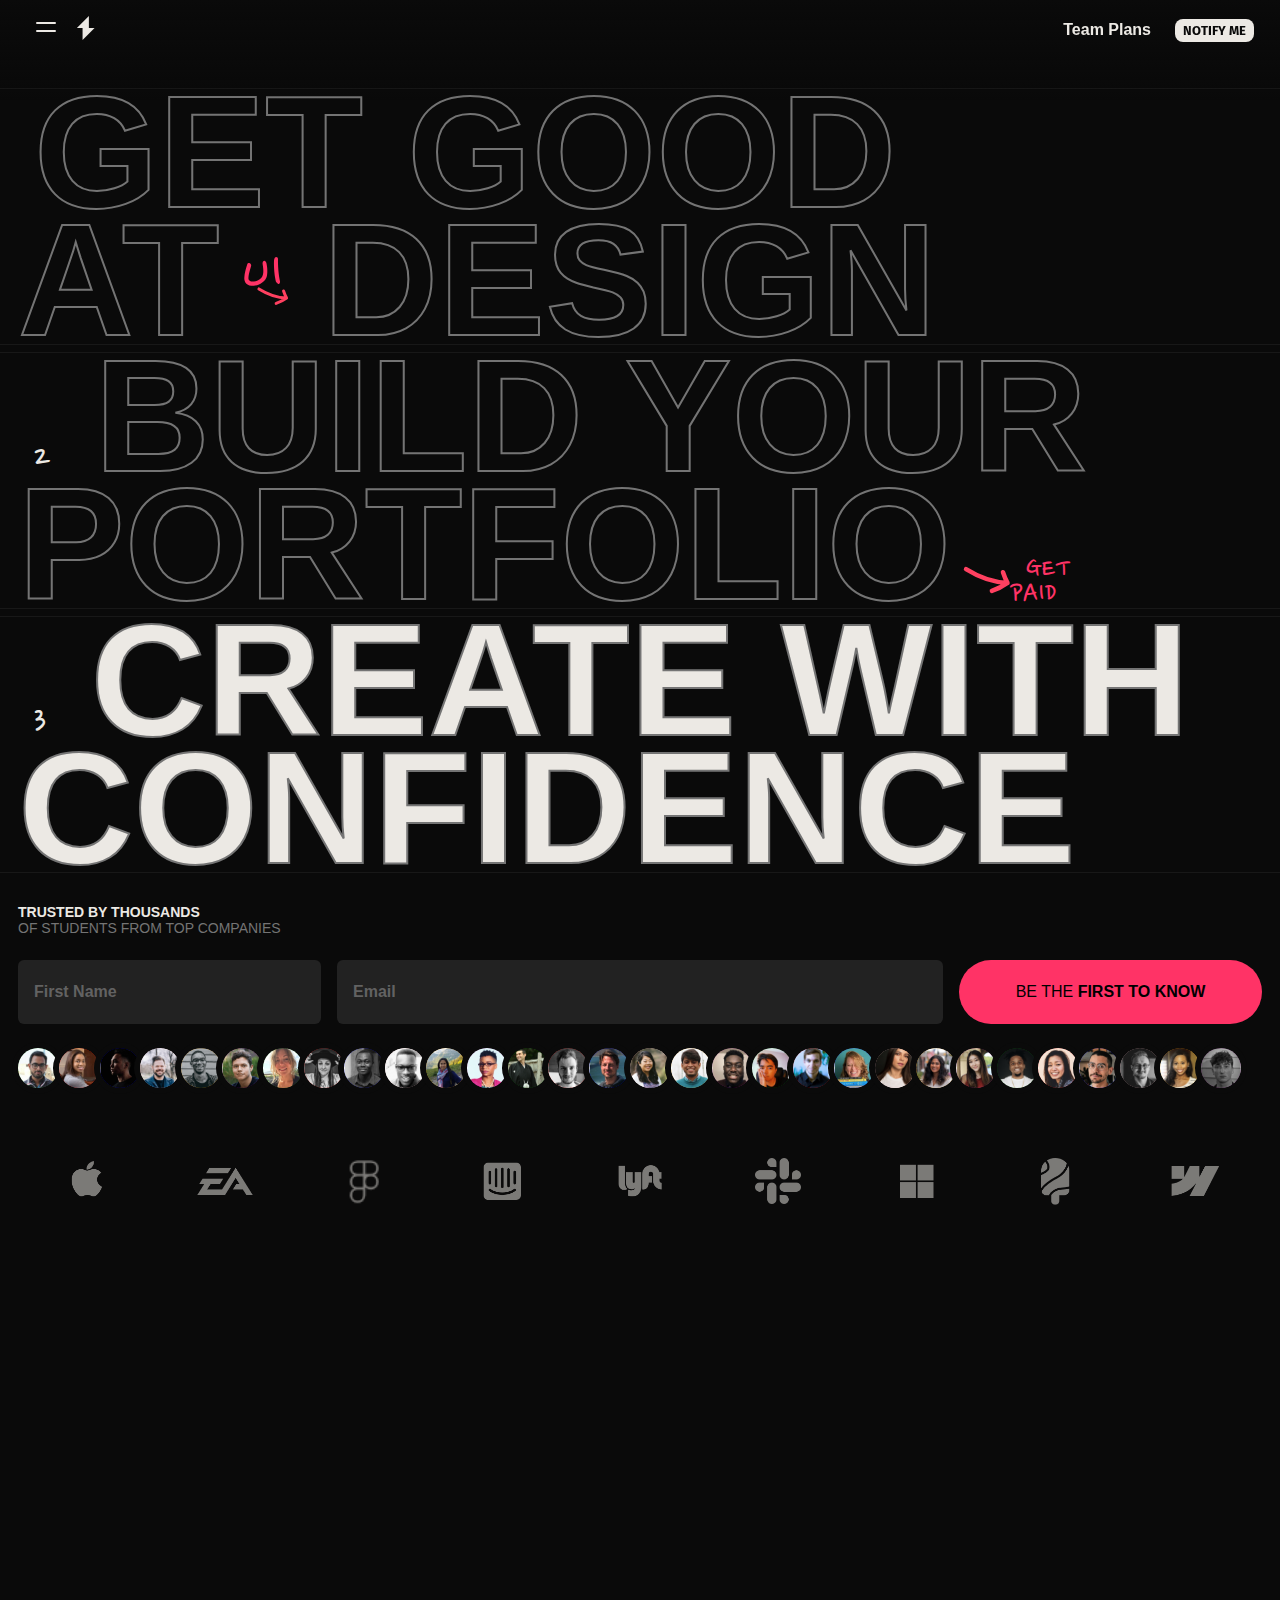
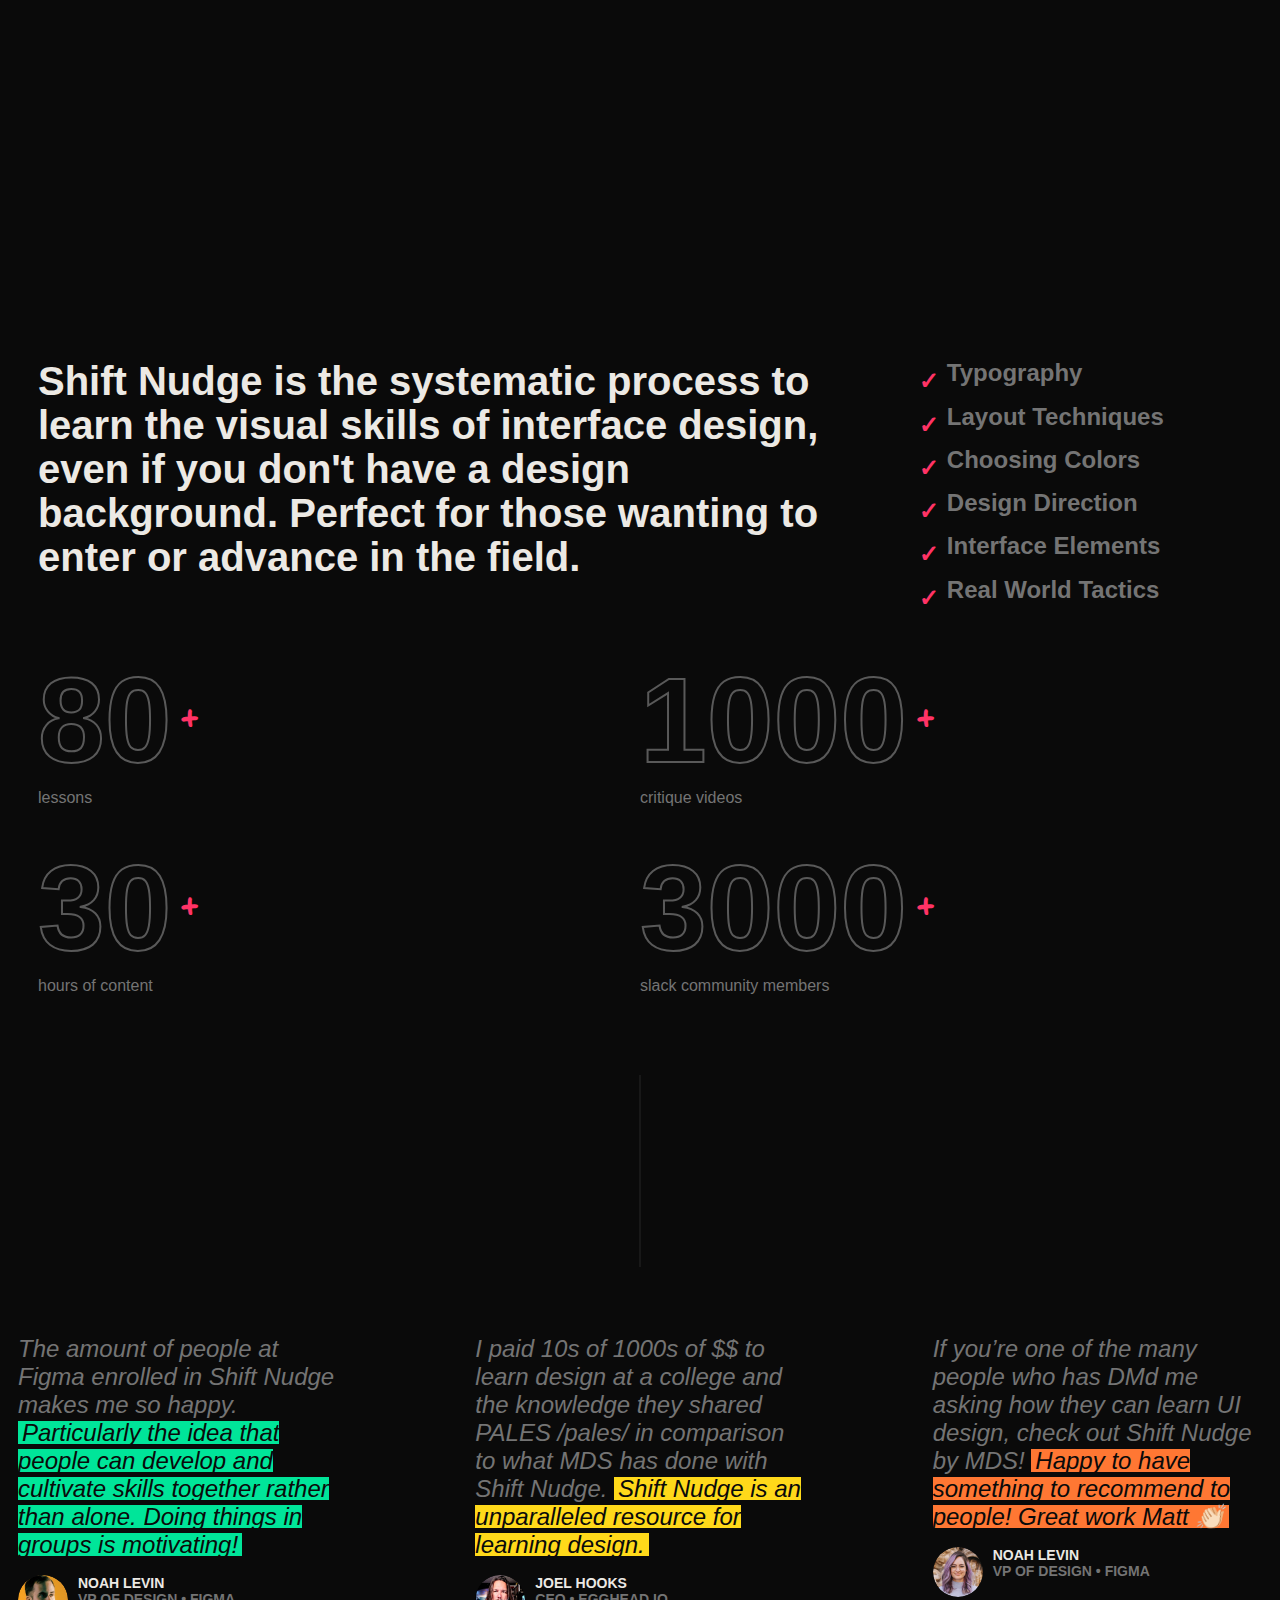
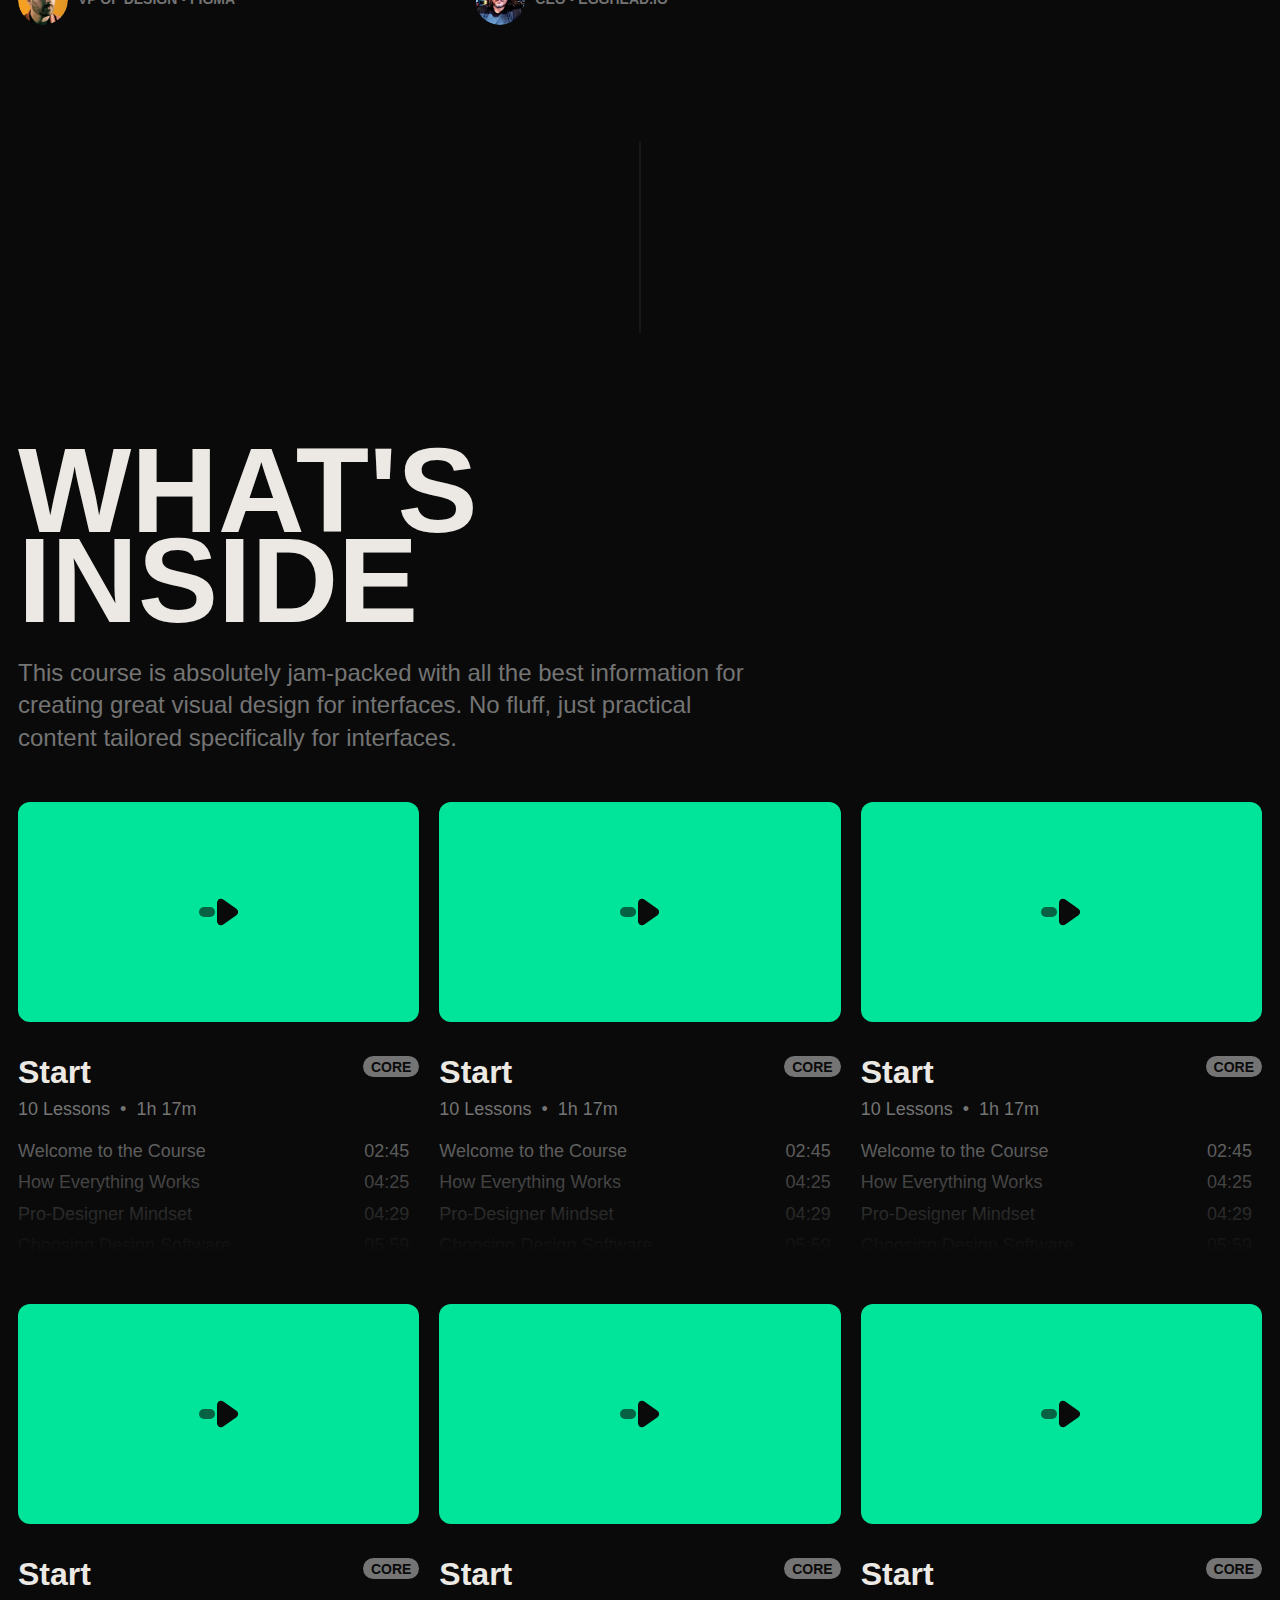
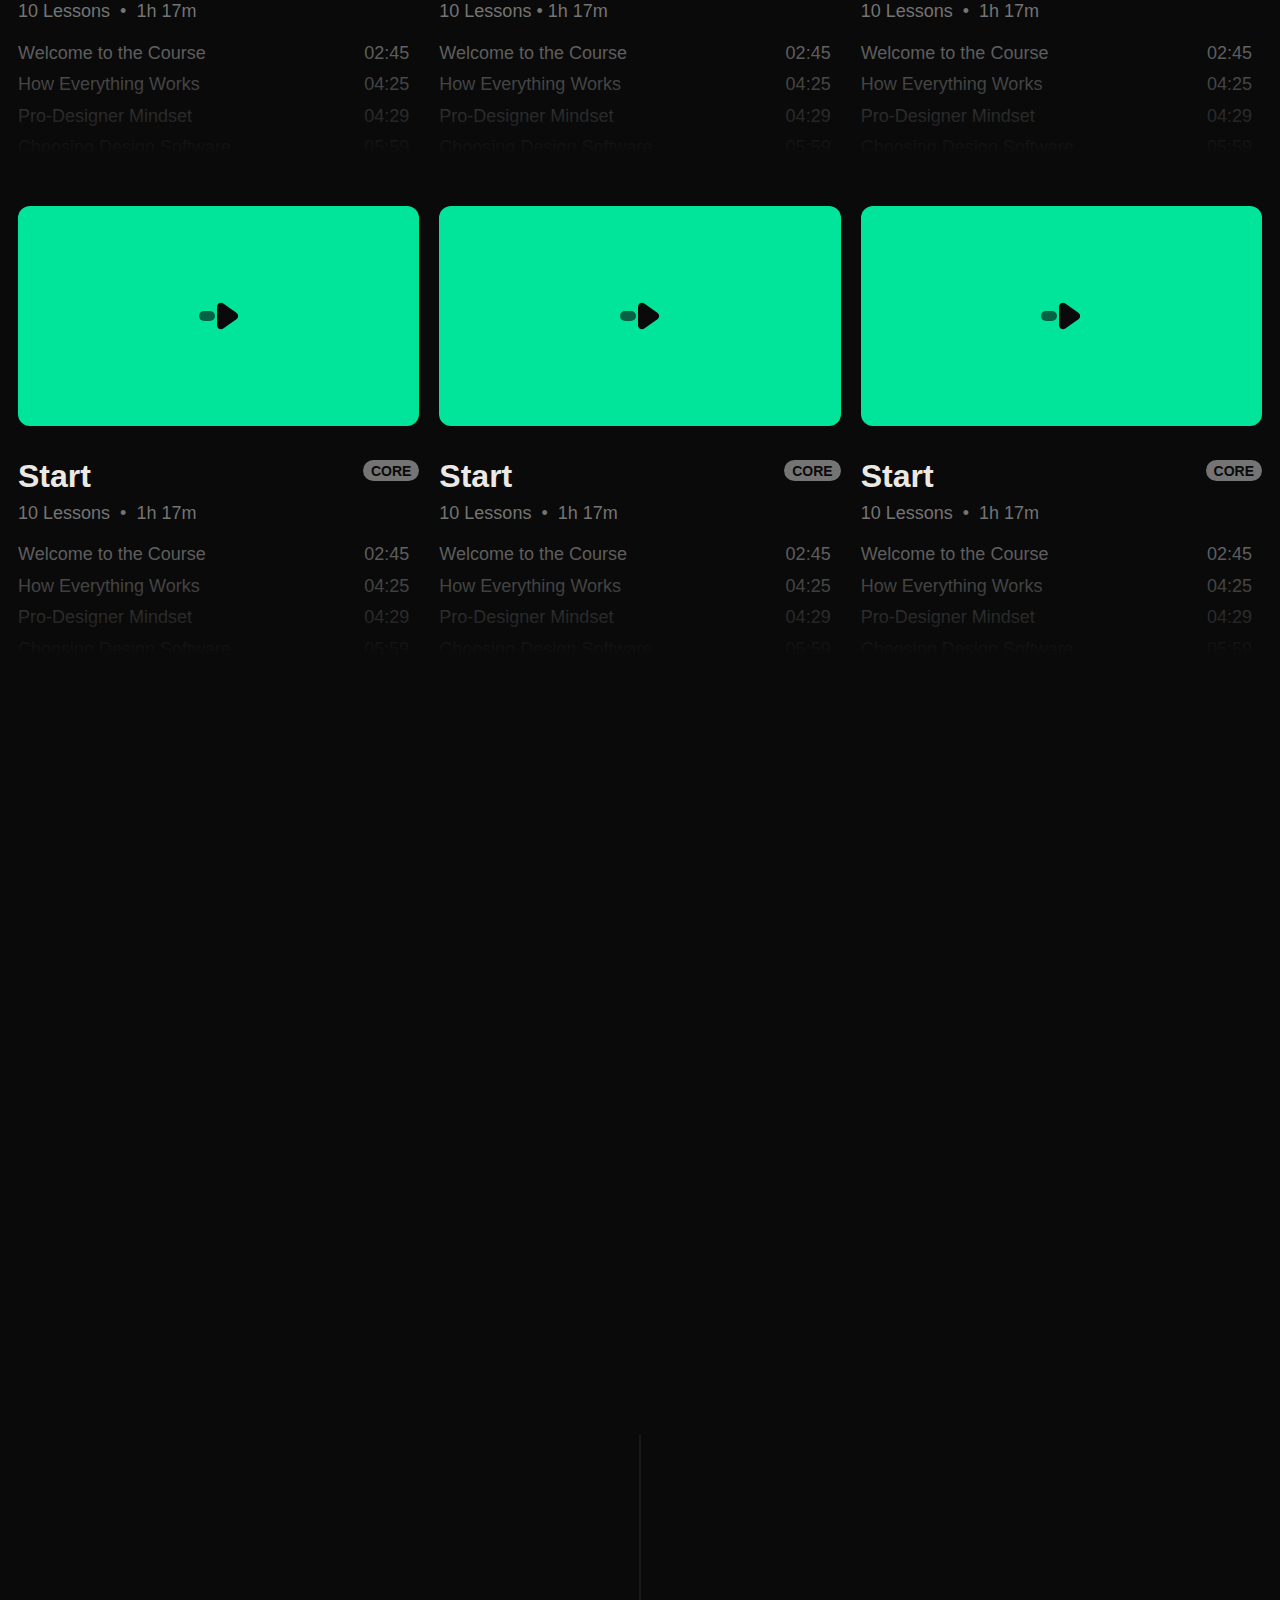
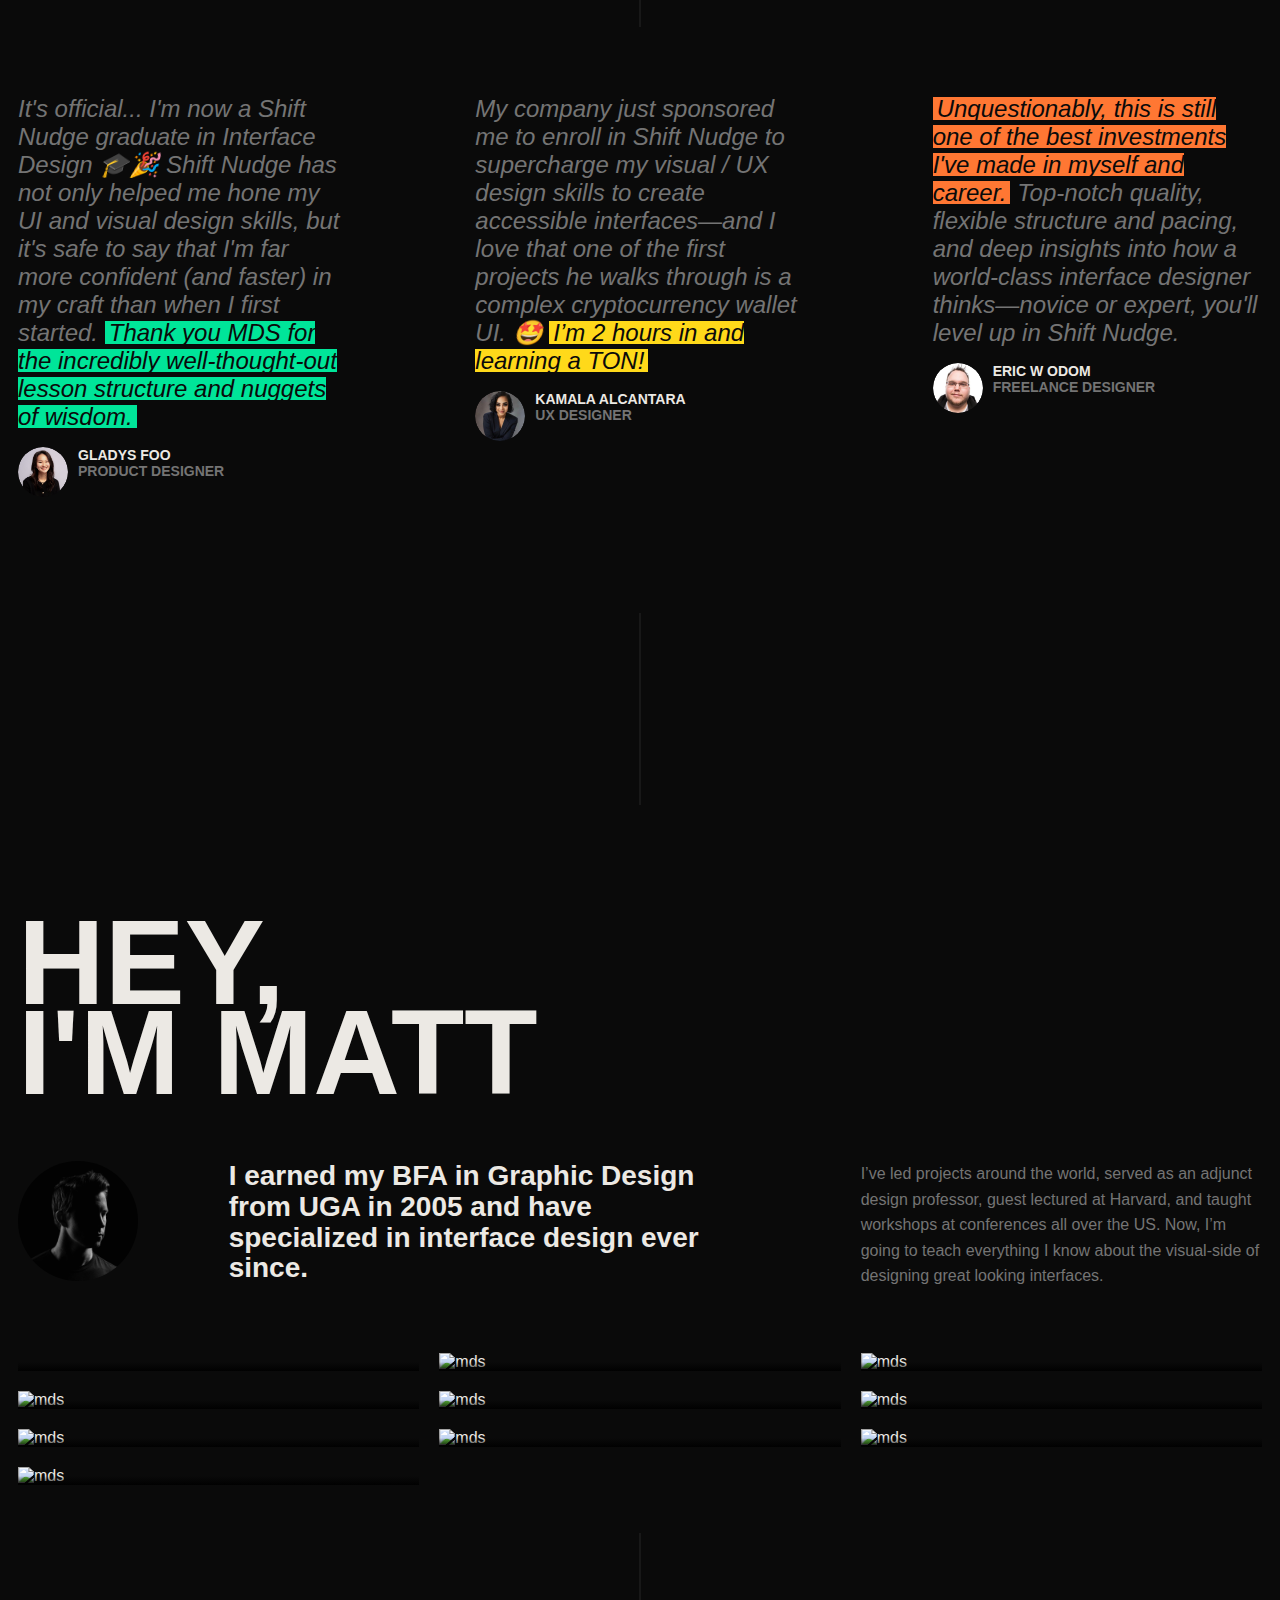
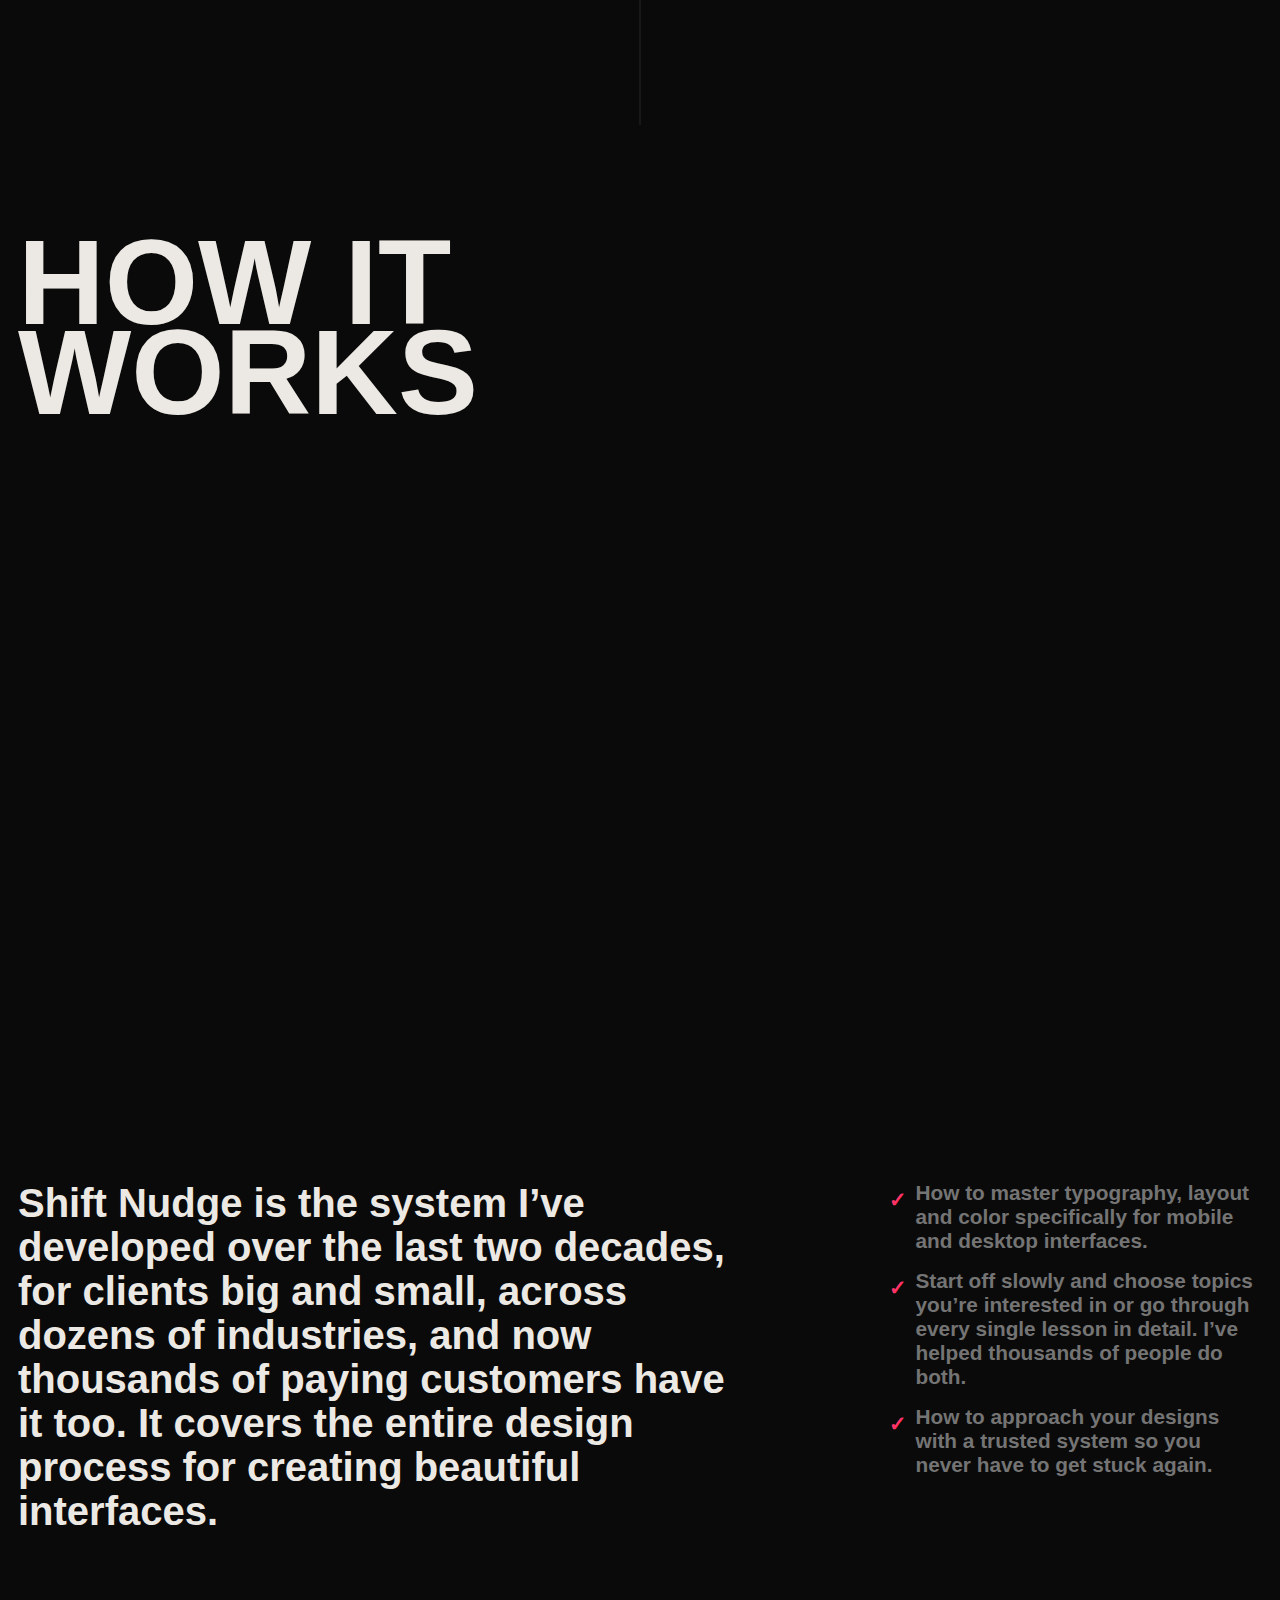
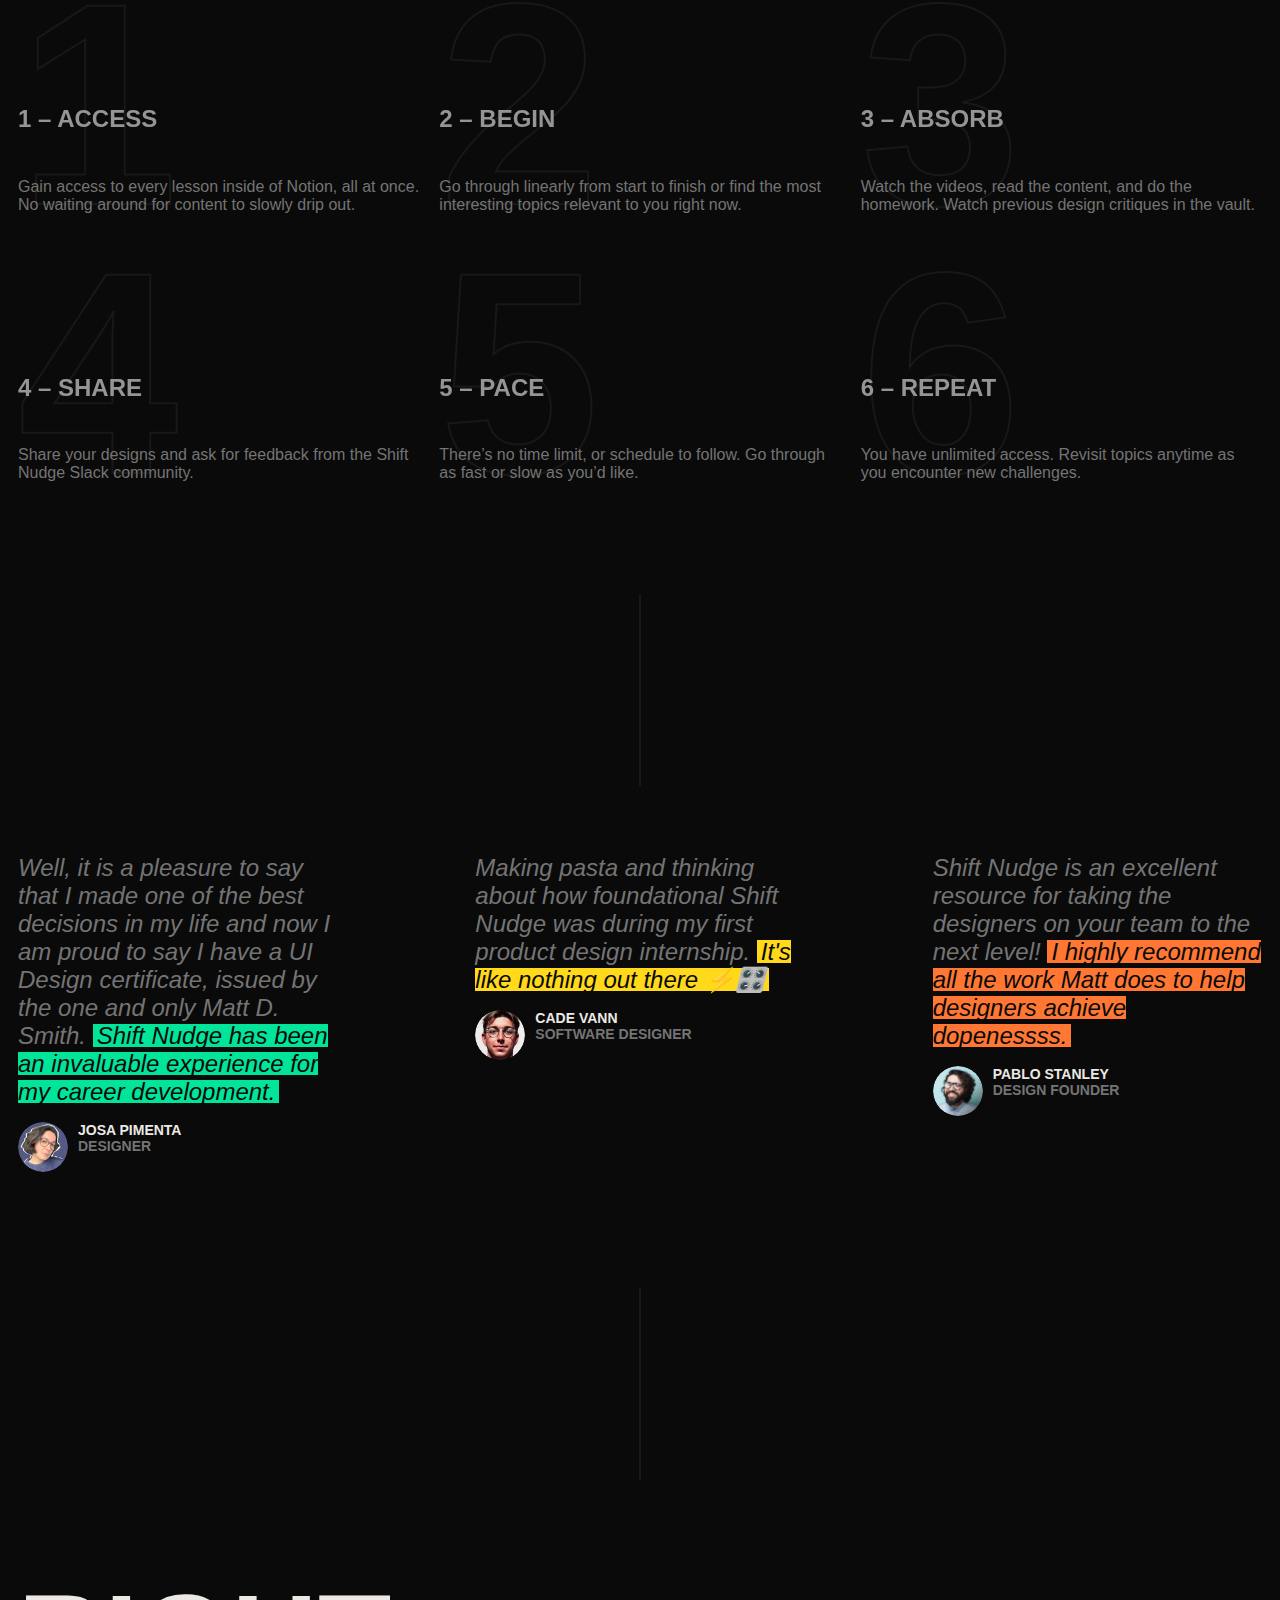
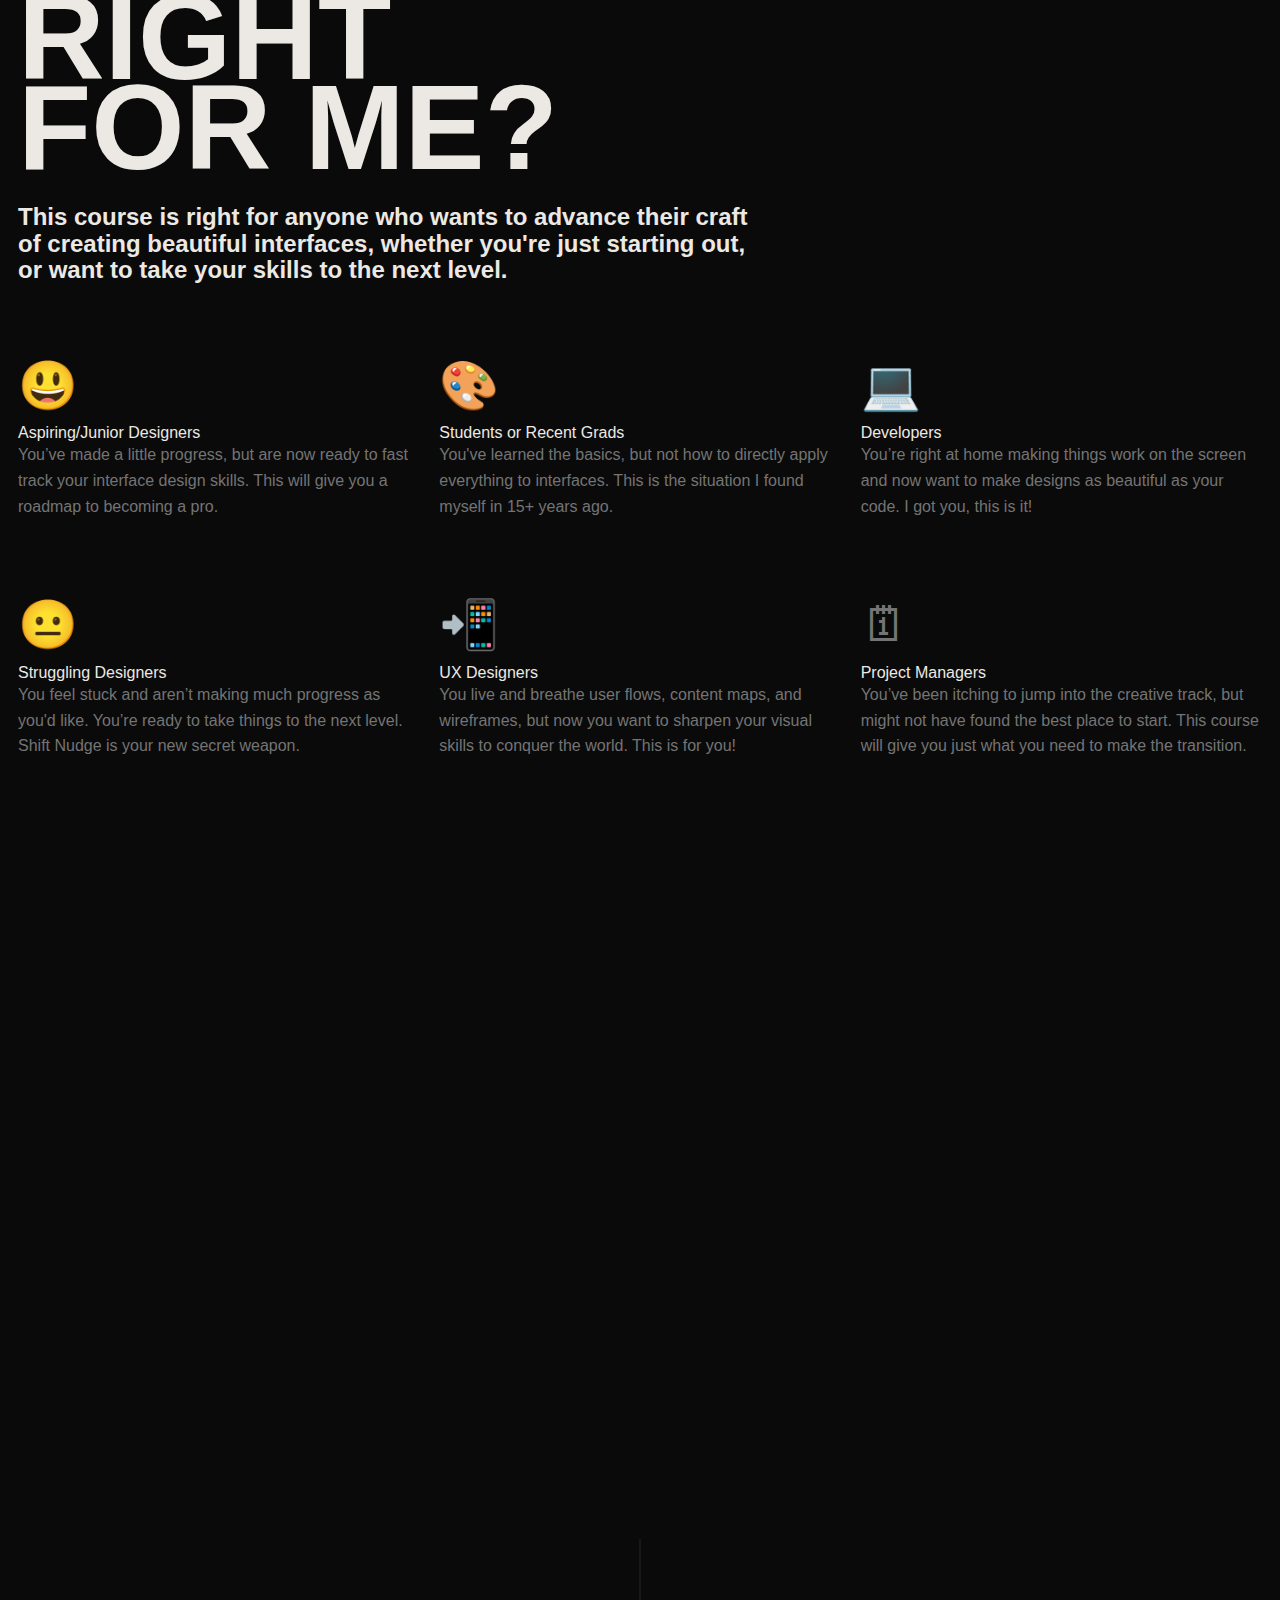
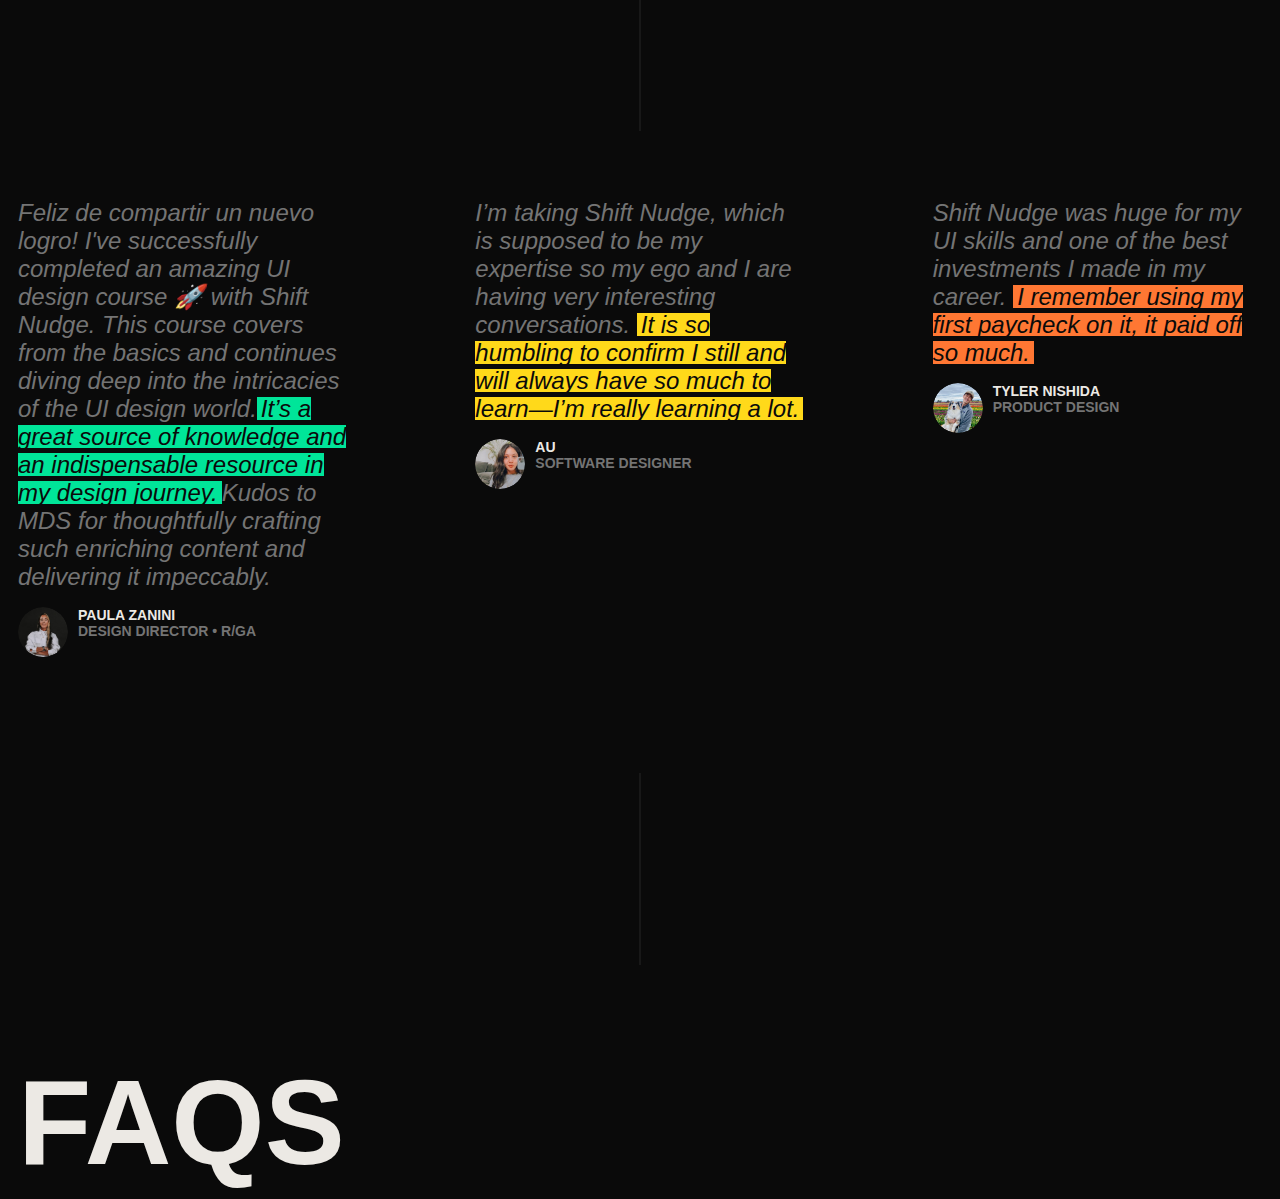
==== commit c5884b96: "Add files via upload" ====
--- a/index.html
+++ b/index.html
@@ -16,16 +16,16 @@
                     </div>
                     <div class="item" style="padding: 8px;">
                         <a href="#titlePage">
-                        <svg width="24" height="24" viewBox="0 0 24 24"
-                            fill="none" xmlns="http://www.w3.org/2000/svg">
-                            <path
-                                d="M14.8555 12L2.85547 12L14.8555 1.90735e-06L14.8555 12Z"
-                                fill="currentColor"></path>
-                            <path
-                                d="M8.57031 12L20.5703 12L8.57031 24L8.57031 12Z"
-                                fill="currentColor"></path>
-                        </svg>
-                    </a>
+                            <svg width="24" height="24" viewBox="0 0 24 24"
+                                fill="none" xmlns="http://www.w3.org/2000/svg">
+                                <path
+                                    d="M14.8555 12L2.85547 12L14.8555 1.90735e-06L14.8555 12Z"
+                                    fill="currentColor"></path>
+                                <path
+                                    d="M8.57031 12L20.5703 12L8.57031 24L8.57031 12Z"
+                                    fill="currentColor"></path>
+                            </svg>
+                        </a>
                     </div>
                 </div>
                 <div class="linksNavbar">
@@ -40,7 +40,7 @@
                     <span id="elementUI">
                         ui
                         <span class="arrow">
-                            <svg width="19" height="19" viewBox="0 0 24 32"
+                            <svg viewBox="0 0 24 32"
                                 fill="none" xmlns="http://www.w3.org/2000/svg">
                                 <path
                                     d="M4 3C6.27685 12.8203 10.0389 21.4996 17.0808 29M17.0808 29C17.8379 26.5781 18.8441 24.1122 20 21.8461M17.0808 29C12.8458 28.308 9.77367 27.319 5.94616 25.4156"
@@ -99,74 +99,803 @@
                     </div>
                     <div class="photoStudents">
                         <a href="#" class="gridStudents">
-                            
+
                         </a>
                     </div>
                     <div class="photoLogos">
 
                     </div>
-                    
+
                 </div>
             </section>
             <section id="overview" class="container">
                 <div class="video">
-                    <iframe src="https://player.vimeo.com/video/450205621" title="about-the-course" width="100%" height="auto"  ></iframe>
-                </div>
-                <div class="textOverview">
-                    <p>Shift Nudge is the systematic process to learn the visual skills of interface design, even if you don't have a design background. Perfect for those wanting to enter or advance in the field.</p>
-                </div>
-                <ul class="listOverview">
-                    <li><div class="check">✓</div>Typography</li>
-                    <li><div class="check">✓</div>Layout Techniques</li>
-                    <li><div class="check">✓</div>Choosing Colors</li>
-                    <li><div class="check">✓</div>Design Direction</li>
-                    <li><div class="check">✓</div>Interface Elements</li>
-                    <li><div class="check">✓</div>Real World Tactics</li>
-                </ul>
+                    <iframe src="https://player.vimeo.com/video/450205621"
+                        title="about-the-course" width="100%"
+                        height="auto"></iframe>
+                </div>
+                <div class="grid-overview">
+
+                    <div class="textOverview">
+                        <p>Shift Nudge is the systematic process to learn the
+                            visual skills of interface design, even if you don't
+                            have a design background. Perfect for those wanting
+                            to enter or advance in the field.</p>
+                    </div>
+                    <ul class="listOverview">
+                        <li><div class="check">✓</div>Typography</li>
+                        <li><div class="check">✓</div>Layout Techniques</li>
+                        <li><div class="check">✓</div>Choosing Colors</li>
+                        <li><div class="check">✓</div>Design Direction</li>
+                        <li><div class="check">✓</div>Interface Elements</li>
+                        <li><div class="check">✓</div>Real World Tactics</li>
+                    </ul>
+                </div>
                 <div class="overviewNumbers">
                     <div class="containerNumber"><div>80 <span>+</span></div>
-                    <span class="subTitleNumber">lessons</span></div>
+                        <span class="subTitleNumber">lessons</span></div>
                     <div class="containerNumber"><div>1000 <span>+</span></div>
-                    <span class="subTitleNumber">critique videos</span></div>
+                        <span class="subTitleNumber">critique
+                            videos</span></div>
                     <div class="containerNumber"><div>30 <span>+</span></div>
-                    <span class="subTitleNumber">hours of content</span></div>
+                        <span class="subTitleNumber">hours of
+                            content</span></div>
                     <div class="containerNumber"><div>3000 <span>+</span></div>
-                    <span class="subTitleNumber">slack community members</span></div>
+                        <span class="subTitleNumber">slack community
+                            members</span></div>
+
+                </div>
+            </section>
+            <hr>
+            <section class="review container" id="review">
+                <a href="#">
+                    <p>The amount of people at Figma enrolled in Shift Nudge
+                        makes me so happy. <strong>Particularly the idea that
+                            people can develop and cultivate skills together
+                            rather than alone. Doing things in groups is
+                            motivating!</strong></p>
+                    <div>
+                        <div class="avatar avatar1"><img
+                                src="assets/avatarReview/avatar1.png"
+                                alt="JoaoPedros" srcset></div>
+                        <div class="textAvatar">
+                            <span id="nameAvatar">Noah Levin
+                                <span>↗</span></span>
+                            <span> VP of Design • Figma</span>
+                        </div>
+                    </div>
+                </a>
+                <a href="#">
+                    <p>I paid 10s of 1000s of $$ to learn design at a college
+                        and the knowledge they shared PALES /pales/ in
+                        comparison to what MDS has done with Shift Nudge.
+                        <strong>Shift Nudge is an unparalleled resource for
+                            learning design.</strong></p>
+                    <div>
+                        <div class="avatar avatar2"><img
+                                src="assets/avatarReview/avatar2.png"
+                                alt="JoaoPedros" srcset></div>
+                        <div class="textAvatar">
+                            <span id="nameAvatar">Joel Hooks
+                                <span>↗</span></span>
+                            <span> CEO • Egghead.io</span>
+                        </div>
+                    </div>
+                </a>
+                <a href="#">
+                    <p>If you’re one of the many people who has DMd me asking
+                        how they can learn UI design, check out Shift Nudge by
+                        MDS! <strong>Happy to have something to recommend to
+                            people! Great work Matt 👏🏻</strong></p>
+                    <div>
+                        <div class="avatar avatar3"><img
+                                src="assets/avatarReview/avatar3.png"
+                                alt="JoaoPedros" srcset></div>
+                        <div class="textAvatar">
+                            <span id="nameAvatar">Noah Levin
+                                <span>↗</span></span>
+                            <span> VP of Design • Figma</span>
+                        </div>
+                    </div>
+                </a>
+
+            </section>
+            <hr>
+            <section class="modules container">
+                <div class="titleModules">
+                    <h2>What's <br>Inside</h2>
+                    <p>This course is absolutely jam-packed with all the best
+                        information for creating great visual design for
+                        interfaces. No fluff, just practical content tailored
+                        specifically for interfaces.</p>
+                </div>
+                <div class="gridModules">
+                    <a href="#">
+                        <div class="divContentModules">
+                            <svg id="start" width="72" height="72"
+                                viewBox="0 0 72 72" fill="none"
+                                xmlns="http://www.w3.org/2000/svg">
+                                <path class="triangleModules" d="M34 26.7351C34 23.4889 37.663 21.5947 40.3121 23.471L53.3919 32.7359C55.6424 34.3301 55.6424 37.6699 53.3919 39.2641L40.3121 48.529C37.663 50.4053 34 48.5111 34 45.2649V26.7351Z" fill="currentColor"></path>
+                                <rect class="lineAnimation" opacity="0.6" x="16" y="31" width="16" height="10" rx="5" fill="currentColor"></rect>
+                            </svg>
+                        </div>
+                        <div class="contentModules">
+                            <h4>Start </h4>
+                            <div class="core">
+                                <p>Core</p>
+                            </div>
+                            <p>10 Lessons <span>&nbsp;•&nbsp; 1h 17m</span></p>
+                            <div class="listModules">
+                                <ul>
+                                    <li>Welcome to the Course
+                                        <time>02:45</time></li>
+                                    <li>How Everything Works
+                                        <time>04:25</time></li>
+                                    <li>Pro-Designer Mindset
+                                        <time>04:29</time></li>
+                                    <li>Choosing Design Software
+                                        <time>05:59</time></li>
+                                    <li>UX vs. UI<time>06:00</time></li>
+                                    <li>Design Process Overview
+                                        <time>16:55</time></li>
+                                    <li>Using Reference Material
+                                        <time>24:57</time></li>
+                                    <li>Quick Keys Fast Workflow
+                                        <time>03:35</time></li>
+                                    <li>Organizing Design Projects
+                                        <time>08:19</time></li>
+                                    <li>Figma Organization
+                                        <time>00:00</time></li>
+                                </ul>
+                            </div>
+                        </div>
+                    </a>
+                    <a href="#">
+                        <div class="divContentModules">
+                            <svg id="start" width="72" height="72"
+                                viewBox="0 0 72 72" fill="none"
+                                xmlns="http://www.w3.org/2000/svg">
+                                <path class="triangleModules" d="M34 26.7351C34 23.4889 37.663 21.5947 40.3121 23.471L53.3919 32.7359C55.6424 34.3301 55.6424 37.6699 53.3919 39.2641L40.3121 48.529C37.663 50.4053 34 48.5111 34 45.2649V26.7351Z" fill="currentColor"></path>
+                                <rect class="lineAnimation" opacity="0.6" x="16" y="31" width="16" height="10" rx="5" fill="currentColor"></rect>
+                            </svg>
+                        </div>
+                        <div class="contentModules">
+                            <h4>Start </h4>
+                            <div class="core">
+                                <p>Core</p>
+                            </div>
+                            <p>10 Lessons <span>&nbsp;•&nbsp; 1h 17m</span></p>
+                            <div class="listModules">
+                                <ul>
+                                    <li>Welcome to the Course
+                                        <time>02:45</time></li>
+                                    <li>How Everything Works
+                                        <time>04:25</time></li>
+                                    <li>Pro-Designer Mindset
+                                        <time>04:29</time></li>
+                                    <li>Choosing Design Software
+                                        <time>05:59</time></li>
+                                    <li>UX vs. UI<time>06:00</time></li>
+                                    <li>Design Process Overview
+                                        <time>16:55</time></li>
+                                    <li>Using Reference Material
+                                        <time>24:57</time></li>
+                                    <li>Quick Keys Fast Workflow
+                                        <time>03:35</time></li>
+                                    <li>Organizing Design Projects
+                                        <time>08:19</time></li>
+                                    <li>Figma Organization
+                                        <time>00:00</time></li>
+                                </ul>
+                            </div>
+                        </div>
+                    </a>
+                    <a href="#">
+                        <div class="divContentModules">
+                            <svg id="start" width="72" height="72"
+                                viewBox="0 0 72 72" fill="none"
+                                xmlns="http://www.w3.org/2000/svg">
+                                <path class="triangleModules" d="M34 26.7351C34 23.4889 37.663 21.5947 40.3121 23.471L53.3919 32.7359C55.6424 34.3301 55.6424 37.6699 53.3919 39.2641L40.3121 48.529C37.663 50.4053 34 48.5111 34 45.2649V26.7351Z" fill="currentColor"></path>
+                                <rect class="lineAnimation" opacity="0.6" x="16" y="31" width="16" height="10" rx="5" fill="currentColor"></rect>
+                            </svg>
+                        </div>
+                        <div class="contentModules">
+                            <h4>Start </h4>
+                            <div class="core">
+                                <p>Core</p>
+                            </div>
+                            <p>10 Lessons <span>&nbsp;•&nbsp; 1h 17m</span></p>
+                            <div class="listModules">
+                                <ul>
+                                    <li>Welcome to the Course
+                                        <time>02:45</time></li>
+                                    <li>How Everything Works
+                                        <time>04:25</time></li>
+                                    <li>Pro-Designer Mindset
+                                        <time>04:29</time></li>
+                                    <li>Choosing Design Software
+                                        <time>05:59</time></li>
+                                    <li>UX vs. UI<time>06:00</time></li>
+                                    <li>Design Process Overview
+                                        <time>16:55</time></li>
+                                    <li>Using Reference Material
+                                        <time>24:57</time></li>
+                                    <li>Quick Keys Fast Workflow
+                                        <time>03:35</time></li>
+                                    <li>Organizing Design Projects
+                                        <time>08:19</time></li>
+                                    <li>Figma Organization
+                                        <time>00:00</time></li>
+                                </ul>
+                            </div>
+                        </div>
+                    </a>
+                    <a href="#">
+                        <div class="divContentModules">
+                            <svg id="start" width="72" height="72"
+                                viewBox="0 0 72 72" fill="none"
+                                xmlns="http://www.w3.org/2000/svg">
+                                <path class="triangleModules" d="M34 26.7351C34 23.4889 37.663 21.5947 40.3121 23.471L53.3919 32.7359C55.6424 34.3301 55.6424 37.6699 53.3919 39.2641L40.3121 48.529C37.663 50.4053 34 48.5111 34 45.2649V26.7351Z" fill="currentColor"></path>
+                                <rect class="lineAnimation" opacity="0.6" x="16" y="31" width="16" height="10" rx="5" fill="currentColor"></rect>
+                            </svg>
+                        </div>
+                        <div class="contentModules">
+                            <h4>Start </h4>
+                            <div class="core">
+                                <p>Core</p>
+                            </div>
+                            <p>10 Lessons <span>&nbsp;•&nbsp; 1h 17m</span></p>
+                            <div class="listModules">
+                                <ul>
+                                    <li>Welcome to the Course
+                                        <time>02:45</time></li>
+                                    <li>How Everything Works
+                                        <time>04:25</time></li>
+                                    <li>Pro-Designer Mindset
+                                        <time>04:29</time></li>
+                                    <li>Choosing Design Software
+                                        <time>05:59</time></li>
+                                    <li>UX vs. UI<time>06:00</time></li>
+                                    <li>Design Process Overview
+                                        <time>16:55</time></li>
+                                    <li>Using Reference Material
+                                        <time>24:57</time></li>
+                                    <li>Quick Keys Fast Workflow
+                                        <time>03:35</time></li>
+                                    <li>Organizing Design Projects
+                                        <time>08:19</time></li>
+                                    <li>Figma Organization
+                                        <time>00:00</time></li>
+                                </ul>
+                            </div>
+                        </div>
+                    </a>
+                    <a href="#">
+                        <div class="divContentModules">
+                            <svg id="start" width="72" height="72"
+                                viewBox="0 0 72 72" fill="none"
+                                xmlns="http://www.w3.org/2000/svg">
+                                <path class="triangleModules" d="M34 26.7351C34 23.4889 37.663 21.5947 40.3121 23.471L53.3919 32.7359C55.6424 34.3301 55.6424 37.6699 53.3919 39.2641L40.3121 48.529C37.663 50.4053 34 48.5111 34 45.2649V26.7351Z" fill="currentColor"></path>
+                                <rect class="lineAnimation" opacity="0.6" x="16" y="31" width="16" height="10" rx="5" fill="currentColor"></rect>
+                            </svg>
+                        </div>
+                        <div class="contentModules">
+                            <h4>Start </h4>
+                            <div class="core">
+                                <p>Core</p>
+                            </div>
+                            <p>10 Lessons <span> • 1h 17m</span></p>
+                            <div class="listModules">
+                                <ul>
+                                    <li>Welcome to the Course
+                                        <time>02:45</time></li>
+                                    <li>How Everything Works
+                                        <time>04:25</time></li>
+                                    <li>Pro-Designer Mindset
+                                        <time>04:29</time></li>
+                                    <li>Choosing Design Software
+                                        <time>05:59</time></li>
+                                    <li>UX vs. UI<time>06:00</time></li>
+                                    <li>Design Process Overview
+                                        <time>16:55</time></li>
+                                    <li>Using Reference Material
+                                        <time>24:57</time></li>
+                                    <li>Quick Keys Fast Workflow
+                                        <time>03:35</time></li>
+                                    <li>Organizing Design Projects
+                                        <time>08:19</time></li>
+                                    <li>Figma Organization
+                                        <time>00:00</time></li>
+                                </ul>
+                            </div>
+                        </div>
+                    </a>
+                    <a href="#">
+                        <div class="divContentModules">
+                            <svg id="start" width="72" height="72"
+                                viewBox="0 0 72 72" fill="none"
+                                xmlns="http://www.w3.org/2000/svg">
+                                <path class="triangleModules" d="M34 26.7351C34 23.4889 37.663 21.5947 40.3121 23.471L53.3919 32.7359C55.6424 34.3301 55.6424 37.6699 53.3919 39.2641L40.3121 48.529C37.663 50.4053 34 48.5111 34 45.2649V26.7351Z" fill="currentColor"></path>
+                                <rect class="lineAnimation" opacity="0.6" x="16" y="31" width="16" height="10" rx="5" fill="currentColor"></rect>
+                            </svg>
+                        </div>
+                        <div class="contentModules">
+                            <h4>Start </h4>
+                            <div class="core">
+                                <p>Core</p>
+                            </div>
+                            <p>10 Lessons <span>&nbsp;•&nbsp; 1h 17m</span></p>
+                            <div class="listModules">
+                                <ul>
+                                    <li>Welcome to the Course
+                                        <time>02:45</time></li>
+                                    <li>How Everything Works
+                                        <time>04:25</time></li>
+                                    <li>Pro-Designer Mindset
+                                        <time>04:29</time></li>
+                                    <li>Choosing Design Software
+                                        <time>05:59</time></li>
+                                    <li>UX vs. UI<time>06:00</time></li>
+                                    <li>Design Process Overview
+                                        <time>16:55</time></li>
+                                    <li>Using Reference Material
+                                        <time>24:57</time></li>
+                                    <li>Quick Keys Fast Workflow
+                                        <time>03:35</time></li>
+                                    <li>Organizing Design Projects
+                                        <time>08:19</time></li>
+                                    <li>Figma Organization
+                                        <time>00:00</time></li>
+                                </ul>
+                            </div>
+                        </div>
+                    </a>
+                    <a href="#">
+                        <div class="divContentModules">
+                            <svg id="start" width="72" height="72"
+                                viewBox="0 0 72 72" fill="none"
+                                xmlns="http://www.w3.org/2000/svg">
+                                <path class="triangleModules" d="M34 26.7351C34 23.4889 37.663 21.5947 40.3121 23.471L53.3919 32.7359C55.6424 34.3301 55.6424 37.6699 53.3919 39.2641L40.3121 48.529C37.663 50.4053 34 48.5111 34 45.2649V26.7351Z" fill="currentColor"></path>
+                                <rect class="lineAnimation" opacity="0.6" x="16" y="31" width="16" height="10" rx="5" fill="currentColor"></rect>
+                            </svg>
+                        </div>
+                        <div class="contentModules">
+                            <h4>Start </h4>
+                            <div class="core">
+                                <p>Core</p>
+                            </div>
+                            <p>10 Lessons <span>&nbsp;•&nbsp; 1h 17m</span></p>
+                            <div class="listModules">
+                                <ul>
+                                    <li>Welcome to the Course
+                                        <time>02:45</time></li>
+                                    <li>How Everything Works
+                                        <time>04:25</time></li>
+                                    <li>Pro-Designer Mindset
+                                        <time>04:29</time></li>
+                                    <li>Choosing Design Software
+                                        <time>05:59</time></li>
+                                    <li>UX vs. UI<time>06:00</time></li>
+                                    <li>Design Process Overview
+                                        <time>16:55</time></li>
+                                    <li>Using Reference Material
+                                        <time>24:57</time></li>
+                                    <li>Quick Keys Fast Workflow
+                                        <time>03:35</time></li>
+                                    <li>Organizing Design Projects
+                                        <time>08:19</time></li>
+                                    <li>Figma Organization
+                                        <time>00:00</time></li>
+                                </ul>
+                            </div>
+                        </div>
+                    </a>
+                    <a href="#">
+                        <div class="divContentModules">
+                            <svg id="start" width="72" height="72"
+                                viewBox="0 0 72 72" fill="none"
+                                xmlns="http://www.w3.org/2000/svg">
+                                <path class="triangleModules" d="M34 26.7351C34 23.4889 37.663 21.5947 40.3121 23.471L53.3919 32.7359C55.6424 34.3301 55.6424 37.6699 53.3919 39.2641L40.3121 48.529C37.663 50.4053 34 48.5111 34 45.2649V26.7351Z" fill="currentColor"></path>
+                                <rect class="lineAnimation" opacity="0.6" x="16" y="31" width="16" height="10" rx="5" fill="currentColor"></rect>
+                            </svg>
+                        </div>
+                        <div class="contentModules">
+                            <h4>Start </h4>
+                            <div class="core">
+                                <p>Core</p>
+                            </div>
+                            <p>10 Lessons <span>&nbsp;•&nbsp; 1h 17m</span></p>
+                            <div class="listModules">
+                                <ul>
+                                    <li>Welcome to the Course
+                                        <time>02:45</time></li>
+                                    <li>How Everything Works
+                                        <time>04:25</time></li>
+                                    <li>Pro-Designer Mindset
+                                        <time>04:29</time></li>
+                                    <li>Choosing Design Software
+                                        <time>05:59</time></li>
+                                    <li>UX vs. UI<time>06:00</time></li>
+                                    <li>Design Process Overview
+                                        <time>16:55</time></li>
+                                    <li>Using Reference Material
+                                        <time>24:57</time></li>
+                                    <li>Quick Keys Fast Workflow
+                                        <time>03:35</time></li>
+                                    <li>Organizing Design Projects
+                                        <time>08:19</time></li>
+                                    <li>Figma Organization
+                                        <time>00:00</time></li>
+                                </ul>
+                            </div>
+                        </div>
+                    </a>
+                    <a href="#">
+                        <div class="divContentModules">
+                            <svg id="start" width="72" height="72"
+                                viewBox="0 0 72 72" fill="none"
+                                xmlns="http://www.w3.org/2000/svg">
+                                <path class="triangleModules" d="M34 26.7351C34 23.4889 37.663 21.5947 40.3121 23.471L53.3919 32.7359C55.6424 34.3301 55.6424 37.6699 53.3919 39.2641L40.3121 48.529C37.663 50.4053 34 48.5111 34 45.2649V26.7351Z" fill="currentColor"></path>
+                                <rect class="lineAnimation" opacity="0.6" x="16" y="31" width="16" height="10" rx="5" fill="currentColor"></rect>
+                            </svg>
+                        </div>
+                        <div class="contentModules">
+                            <h4>Start </h4>
+                            <div class="core">
+                                <p>Core</p>
+                            </div>
+                            <p>10 Lessons <span>&nbsp;•&nbsp; 1h 17m</span></p>
+                            <div class="listModules">
+                                <ul>
+                                    <li>Welcome to the Course
+                                        <time>02:45</time></li>
+                                    <li>How Everything Works
+                                        <time>04:25</time></li>
+                                    <li>Pro-Designer Mindset
+                                        <time>04:29</time></li>
+                                    <li>Choosing Design Software
+                                        <time>05:59</time></li>
+                                    <li>UX vs. UI<time>06:00</time></li>
+                                    <li>Design Process Overview
+                                        <time>16:55</time></li>
+                                    <li>Using Reference Material
+                                        <time>24:57</time></li>
+                                    <li>Quick Keys Fast Workflow
+                                        <time>03:35</time></li>
+                                    <li>Organizing Design Projects
+                                        <time>08:19</time></li>
+                                    <li>Figma Organization
+                                        <time>00:00</time></li>
+                                </ul>
+                            </div>
+                        </div>
+                    </a>
                     
-                </div>
-            </section>
-            <section class="review container" id="review">
-                <a href="#">
-                    <p>The amount of people at Figma enrolled in Shift Nudge makes me so happy. <strong>Particularly the idea that people can develop and cultivate skills together rather than alone. Doing things in groups is motivating!</strong></p>
-                    <div>
-                        <div class="avatar avatar1"><img src="assets/avatarReview/avatar1.png" alt="JoaoPedros" srcset=""></div>
-                        <div class="textAvatar">
-                            <span id="nameAvatar">Noah Levin <span>↗</span></span>
-                            <span> VP of Design • Figma</span>
-                        </div>
-                    </div>
-                </a>
-                <a href="#">
-                    <p>I paid 10s of 1000s of $$ to learn design at a college and the knowledge they shared PALES /pales/ in comparison to what MDS has done with Shift Nudge.  <strong>Shift Nudge is an unparalleled resource for learning design.</strong></p>
-                    <div>
-                        <div class="avatar avatar2"><img src="assets/avatarReview/avatar2.png" alt="JoaoPedros" srcset=""></div>
-                        <div class="textAvatar">
-                            <span id="nameAvatar">Joel Hooks  <span>↗</span></span>
-                            <span> CEO • Egghead.io</span>
-                        </div>
-                    </div>
-                </a>
-                <a href="#">
-                    <p>If you’re one of the many people who has DMd me asking how they can learn UI design, check out Shift Nudge by MDS!  <strong>Happy to have something to recommend to people! Great work Matt 👏🏻</strong></p>
-                    <div>
-                        <div class="avatar avatar3"><img src="assets/avatarReview/avatar3.png" alt="JoaoPedros" srcset=""></div>
-                        <div class="textAvatar">
-                            <span id="nameAvatar">Noah Levin <span>↗</span></span>
-                            <span> VP of Design • Figma</span>
-                        </div>
-                    </div>
-                </a>
-
+
+                </div>
+                <div class="video">
+                    <iframe src="https://player.vimeo.com/video/450205651" title="course-walkthrough" width="100%" height="auto">
+
+                    </iframe>
+                </div>
+            </section>
+            <hr>
+            <section class="review container">
+                <a href="#">
+                    <p>It's official... I'm now a Shift Nudge graduate in Interface Design 🎓🎉 Shift Nudge has not only helped me hone my UI and visual design skills, but it's safe to say that I'm far more confident (and faster) in my craft than when I first started.  <strong>Thank you MDS for the incredibly well-thought-out lesson structure and nuggets of wisdom.</strong></p>
+                    <div>
+                        <div class="avatar avatar1"><img
+                                src="assets/avatarReview/avatar4.png"
+                                alt="JoaoPedros" srcset></div>
+                        <div class="textAvatar">
+                            <span id="nameAvatar">Gladys Foo 
+                                <span>↗</span></span>
+                            <span> Product Designer</span>
+                        </div>
+                    </div>
+                </a>
+                <a href="#">
+                    <p>My company just sponsored me to enroll in Shift Nudge to supercharge my visual / UX design skills to create accessible interfaces—and I love that one of the first projects he walks through is a complex cryptocurrency wallet UI. 🤩
+                        <strong>I’m 2 hours in and learning a TON!</strong></p>
+                    <div>
+                        <div class="avatar avatar2"><img
+                                src="assets/avatarReview/avatar5.png"
+                                alt="JoaoPedros" srcset></div>
+                        <div class="textAvatar">
+                            <span id="nameAvatar">Kamala Alcantara 
+                                <span>↗</span></span>
+                            <span> UX Designer</span>
+                        </div>
+                    </div>
+                </a>
+                <a href="#">
+                    <p><strong>Unquestionably, this is still one of the best investments I've made in myself and career.</strong> Top-notch quality, flexible structure and pacing, and deep insights into how a world-class interface designer thinks—novice or expert, you'll level up in Shift Nudge.</p>
+                    <div>
+                        <div class="avatar avatar3"><img
+                                src="assets/avatarReview/avatar6.png"
+                                alt="JoaoPedros" srcset></div>
+                        <div class="textAvatar">
+                            <span id="nameAvatar">Eric W Odom 
+                                <span>↗</span></span>
+                            <span> Freelance Designer</span>
+                        </div>
+                    </div>
+                </a>
+
+            </section>
+            <hr>
+            <section class="container ">
+                <div class="titleModules">
+                    <h2>Hey,  <br> I'm Matt</h2>
+                </div>
+                <div class="grid-section">
+                    <img src="assets/avatarmath/avatarMath.png">
+                    <p class="textMath">
+                        I earned my BFA in Graphic Design from UGA in 2005 and have specialized in interface design ever since.
+                    </p>
+                    <p>
+                        I’ve led projects around the world, served as an adjunct design professor, guest lectured at Harvard, and taught workshops at conferences all over the US. Now, I’m going to teach everything I know about the visual-side of designing great looking interfaces.
+                    </p>
+                </div>
+
+                <div class="grid-galery">
+                    <figure>
+                        <figcaption>
+                            Life outside design
+                        <figcaption>
+                            <img src="https://shiftnudge.com/_assets/img/mds-gallery-01.jpg" alt="mds">
+                    </figure>
+                    <figure>
+                        <figcaption>
+                            Comfortable slinging pixels and code
+                        </figcaption>
+                        <img src="https://shiftnudge.com//_assets/img/mds-gallery-02.jpg" alt="mds">
+                    </figure>
+                    <figure>
+                        <figcaption>
+                            Led workshops all over
+                        </figcaption>
+                        <img src="https://shiftnudge.com//_assets/img/mds-gallery-03.jpg" alt="mds">
+                    </figure>
+                    <figure>
+                        <figcaption>
+                            Keynote speaker at Dribbble Hangtime
+                        </figcaption>
+                        <img src="https://shiftnudge.com//_assets/img/mds-gallery-04.jpg" alt="mds">
+                    </figure>
+                    <figure>
+                        <figcaption>
+                            Guest interview at Adobe Headquarters
+                        </figcaption>
+                        <img src="https://shiftnudge.com//_assets/img/mds-gallery-05.jpg" alt="mds">
+                    </figure>
+                    <figure>
+                        <figcaption>
+                            Led projects for clients all over the world
+                        </figcaption>
+                        <img src="https://shiftnudge.com//_assets/img/mds-gallery-06.jpg" alt="mds">
+                    </figure>
+                    <figure>
+                        <figcaption>
+                            Ran my own studio for 15+ years
+                        </figcaption>
+                        <img src="https://shiftnudge.com//_assets/img/mds-gallery-07.jpg" alt="mds">
+                    </figure>
+                    <figure>
+                        <figcaption>
+                            Design tutorials on YouTube
+                        </figcaption>
+                        <img src="https://shiftnudge.com//_assets/img/mds-gallery-08.jpg" alt="mds">
+                    </figure>
+                    <figure>
+                        <figcaption>
+                            Creator of Flowkit
+                        </figcaption>
+                        <img src="https://shiftnudge.com//_assets/img/mds-gallery-09.jpg" alt="mds">
+                    </figure>
+                    <figure>
+                        <figcaption>
+                            Designed Contrast for Mac
+                        </figcaption>
+                        <img src="https://shiftnudge.com//_assets/img/mds-gallery-10.jpg" alt="mds">
+                    </figure>
+                </div>
+            </section>
+            <hr>
+            <section class="container">
+                <div class="titleModules">
+                    <h2>How it  <br> works</h2>
+                </div>
+                <div class="video">
+                    <iframe src="https://player.vimeo.com/video/564823778" title="about-the-course" width="100%" height="auto"></iframe>
+                </div>
+                <div class="grid-process">
+
+                    <div class="textProcess">
+                        <p>Shift Nudge is the system I’ve developed over the last two decades, for clients big and small, across dozens of industries, and now thousands of paying customers have it too. It covers the entire design process for creating beautiful interfaces.</p>
+                    </div>
+                    <ul class="listOverview">
+                        <li><div class="check">✓</div>How to master typography, layout and color specifically for mobile and desktop interfaces.</li>
+                        <li><div class="check">✓</div>Start off slowly and choose topics you’re interested in or go through every single lesson in detail. I’ve helped thousands of people do both.</li>
+                        <li><div class="check">✓</div>How to approach your designs with a trusted system so you never have to get stuck again.</li>
+                        
+                    </ul>
+                </div>
+            </section>
+            <section class="container">
+                <div class="grid-step">
+                    <div class="step">
+                        <h2>1 – Access</h2>
+                        <p>Gain access to every lesson inside of Notion, all at once. No waiting around for content to slowly drip out.</p>
+                        <p class="big-num">1</p>
+                    </div>
+                    <div class="step">
+                        <h2>2 – Begin</h2>
+                        <p>Go through linearly from start to finish or find the most interesting topics relevant to you right now.</p>
+                        <p class="big-num">2</p>
+                    </div>
+                    <div class="step">
+                        <h2>3 – Absorb</h2>
+                        <p>Watch the videos, read the content, and do the homework. Watch previous design critiques in the vault.</p>
+                        <p class="big-num">3</p>
+                    </div>
+                    <div class="step">
+                        <h2>4 – Share</h2>
+                        <p>Share your designs and ask for feedback from the Shift Nudge Slack community.</p>
+                        <p class="big-num">4</p>
+                    </div>
+                    <div class="step">
+                        <h2>5 – Pace</h2>
+                        <p>There’s no time limit, or schedule to follow. Go through as fast or slow as you’d like.</p>
+                        <p class="big-num">5</p>
+                    </div>
+                    <div class="step">
+                        <h2>6 – Repeat</h2>
+                        <p>You have unlimited access. Revisit topics anytime as you encounter new challenges.</p>
+                        <p class="big-num">6</p>
+                    </div>
+                </div>
+                <hr>
+
+            </section>
+            <section class="review container">
+                <a href="#">
+                    <p>Well, it is a pleasure to say that I made one of the best decisions in my life and now I am proud to say I have a UI Design certificate, issued by the one and only Matt D. Smith. <strong>Shift Nudge has been an invaluable experience for my career development.</strong></p>
+                    <div>
+                        <div class="avatar avatar1"><img
+                                src="assets/avatarReview/avatar7.png"
+                                alt="JoaoPedros" srcset></div>
+                        <div class="textAvatar">
+                            <span id="nameAvatar">Josa Pimenta 
+                                <span>↗</span></span>
+                            <span>Designer</span>
+                        </div>
+                    </div>
+                </a>
+                <a href="#">
+                    <p>Making pasta and thinking about how foundational Shift Nudge was during my first product design internship. 
+                        <strong>It's like nothing out there ⚡️🎛️</strong></p>
+                    <div>
+                        <div class="avatar avatar2"><img
+                                src="assets/avatarReview/avatar8.png"
+                                alt="JoaoPedros" srcset></div>
+                        <div class="textAvatar">
+                            <span id="nameAvatar">Cade Vann 
+                                <span>↗</span></span>
+                            <span> Software Designer</span>
+                        </div>
+                    </div>
+                </a>
+                <a href="#">
+                    <p>Shift Nudge is an excellent resource for taking the designers on your team to the next level! <strong>I highly recommend all the work Matt does to help designers achieve dopenessss.</strong></p>
+                    <div>
+                        <div class="avatar avatar3"><img
+                                src="assets/avatarReview/avatar9.png"
+                                alt="JoaoPedros" srcset></div>
+                        <div class="textAvatar">
+                            <span id="nameAvatar">Pablo Stanley 
+                                <span>↗</span></span>
+                            <span> Design Founder</span>
+                        </div>
+                    </div>
+                </a>
+
+            </section>
+            <hr>
+            <section class="container">
+                <div class="titleModules">
+                    <h2>Right<br>for me?</h2>
+                    <div class="rigthForMe">
+                        <p>This course is right for anyone who wants to advance their craft of creating beautiful interfaces, whether you're just starting out, or want to take your skills to the next level.</p>
+                    </div>
+                    <div class="grid-emojis">
+                        <div>
+                            <p class="emoji">😃</p>
+                            <div class="emojisTitle">Aspiring/Junior Designers</div>
+                            <p>You’ve made a little progress, but are now ready to fast track your interface design skills. This will give you a roadmap to becoming a pro.</p>
+                        </div>
+                        <div class="emoji">
+                            <p class="emoji">🎨</p>
+                            <div class="sn-student-type-title">Students or Recent Grads</div>
+                            <p>You've learned the basics, but not how to directly apply everything to interfaces. This is the situation I found myself in 15+ years ago.</p>   
+                        </div>
+                        <div class="sn-student-type">
+                            <p class="emoji">💻</p>
+                            <div class="sn-student-type-title">Developers</div>
+                            <p>You’re right at home making things work on the screen and now want to make designs as beautiful as your code. I got you, this is it!</p>
+                        </div>    
+                        <div class="sn-student-type">
+                            <p class="emoji">😐</p>
+                            <div class="sn-student-type-title">Struggling Designers</div>
+                            <p>You feel stuck and aren’t making much progress as you'd like. You’re ready to take things to the next level. Shift Nudge is your new secret weapon.</p>
+                        </div>    
+                        <div class="sn-student-type">
+                            <p class="emoji">📲</p>
+                            <div class="sn-student-type-title">UX Designers</div>
+                            <p>You live and breathe user flows, content maps, and wireframes, but now you want to sharpen your visual skills to conquer the world. This is for you!</p>
+                        </div>    
+                        <div class="sn-student-type">
+                            <p class="emoji">🗓</p>
+                            <div class="sn-student-type-title">Project Managers</div>
+                            <p>You’ve been itching to jump into the creative track, but might not have found the best place to start. This course will give you just what you need to make the transition.</p>
+                        </div>    
+                    </div>    
+                </div>
+            </section>
+            <section class="container">
+                <div class="video">
+                    <iframe src="https://player.vimeo.com/video/450205756" title="what-about-experienced-designers" width="100%" height="auto"></iframe>
+                </div>
+            </section>
+            <hr>
+            <section class="review container">
+                <a href="#">
+                    <p>Feliz de compartir un nuevo logro! I've successfully completed an amazing UI design course 🚀 with Shift Nudge. This course covers from the basics and continues diving deep into the intricacies of the UI design world.<strong>It’s a great source of knowledge and an indispensable resource in my design journey.</strong>Kudos to MDS for thoughtfully crafting such enriching content and delivering it impeccably.</p>
+                    <div>
+                        <div class="avatar avatar1"><img
+                                src="assets/avatarReview/avatar10.png"
+                                alt="JoaoPedros" srcset></div>
+                        <div class="textAvatar">
+                            <span id="nameAvatar">Paula Zanini 
+                                <span>↗</span></span>
+                            <span>Design Director • R/GA</span>
+                        </div>
+                    </div>
+                </a>
+                <a href="#">
+                    <p>I’m taking Shift Nudge, which is supposed to be my expertise so my ego and I are having very interesting conversations. 
+                        <strong>It is so humbling to confirm I still and will always have so much to learn—I’m really learning a lot.</strong></p>
+                    <div>
+                        <div class="avatar avatar2"><img
+                                src="assets/avatarReview/avatar11.png"
+                                alt="JoaoPedros" srcset></div>
+                        <div class="textAvatar">
+                            <span id="nameAvatar">Au 
+                                <span>↗</span></span>
+                            <span> Software Designer</span>
+                        </div>
+                    </div>
+                </a>
+                <a href="#">
+                    <p>Shift Nudge was huge for my UI skills and one of the best investments I made in my career. <strong>I remember using my first paycheck on it, it paid off so much.</strong></p>
+                    <div>
+                        <div class="avatar avatar3"><img
+                                src="assets/avatarReview/avatar12.png"
+                                alt="JoaoPedros" srcset></div>
+                        <div class="textAvatar">
+                            <span id="nameAvatar">Tyler nishida 
+                                <span>↗</span></span>
+                            <span> Product Design </span>
+                        </div>
+                    </div>
+                </a>
+
+            </section>
+            <hr>
+            <section class="container faqs">
+                <div class="titleModules">
+                    <h2>FAQs</h2>
+                </div>
             </section>
         </main>
 
--- a/css/style.css
+++ b/css/style.css
@@ -18,6 +18,10 @@
 
     --background-color: #0A0A0A;
     --background-color-active: #181818;
+
+    --font-Family: "tt firs neue trl", -apple-system, BlinkMacSystemFont, "Segoe UI", Roboto, Oxygen, Ubuntu, Cantarell, "Open Sans", "Helvetica Neue", sans-serif;
+
+    --font-cursive:"Nanum Pen Script", cursive;
 }
 ::selection {
     background-color: var(--secondary-color);
@@ -29,14 +33,7 @@
     background-color: var(--secondary-color);
     color: var(--background-color); 
 }
-p {
-    display: block;
-    margin-block-start: 1em;
-    margin-block-end: 1em;
-    margin-inline-start: 0px;
-    margin-inline-end: 0px;
-    unicode-bidi: isolate;
-}
+
 a {
     color: inherit;       
     text-decoration: none; 
@@ -63,9 +60,9 @@
 
 body {
     background-color: var(--background-color);
-    font-family: "TT Firs Neue", -apple-system, BlinkMacSystemFont, "Segoe UI", Roboto, Oxygen, Ubuntu, Cantarell, "Open Sans", "Helvetica Neue", sans-serif;
+    font-family: var(--font-Family);
     color: var(--primary-color);
-    height: 1000dvh;
+    
 }
 
 nav {
@@ -183,7 +180,7 @@
     letter-spacing: -0.5;
 
         #elementUI {
-        font-family: "Nanum Pen Script", cursive;
+        font-family: var(--font-cursive);
         font-size: 1.5rem;
         color: var(--secondary-color);
         -webkit-text-stroke-width: 0px;
@@ -201,6 +198,11 @@
             left: 0px;
             rotate: -45deg;
             animation: arrowAnimation 4s ease-in-out infinite;
+            animation-delay: 10s;
+            svg{
+                width: 19px;
+                height: 19px;
+            }
         }
     }
 
@@ -243,7 +245,7 @@
     }
 }
 .elementNumber{
-    font-family: "Nanum Pen Script", cursive;
+    font-family: var(--font-cursive);
     font-size: 1.5rem;
     color: var(--primary-color) ;
     -webkit-text-stroke-width: 0px;
@@ -294,10 +296,10 @@
 
 
         form{
-            display: flex;
-            flex-direction: column;
+            display: grid;
+            grid-template-columns: 1fr;
             width: 100%;
-            gap: 0.5rem;
+            grid-gap: 0.5rem;
         }
         
     }
@@ -378,12 +380,12 @@
     border-radius: 60px;
     
     cursor: pointer;
-    font-family: "TT Firs Neue", -apple-system, BlinkMacSystemFont, "Segoe UI", Roboto, Oxygen, Ubuntu, Cantarell, "Open Sans", "Helvetica Neue", sans-serif;
+    font-family: var(--font-Family);
     
     &:hover{
         box-shadow: 0 0 0 2px var(--secondary-color)
     }
-    }
+}
 
 
 
@@ -454,6 +456,7 @@
     padding-bottom: 56.25%;
     height: 0;
     overflow: hidden;
+    
 }
 
 .video iframe {
@@ -468,32 +471,32 @@
     padding-top: 1vh;
     padding: 0 20px;
     gap: 20px;
+    
 }
 .textOverview{
     color: var(--primary-color);
     font-size: 1.75rem;
     line-height: 110%;
     font-weight: 600;
-    max-width: 68rem;
+}
+.grid-overview{
+    width: 100%;
+    display: grid;
+    grid-template-columns: 1fr;
     padding: 2rem 0;
-}
-
-ul{
-    
-    font-size: 1rem;
-    line-height: 160%;
-    max-width: 38rem;
-    padding-bottom: 2rem;
+    max-width: none;
+}
+
+
+
+.listOverview{
     list-style: none;
-}
-
-.listOverview{
-
+    
     .check{
         color: var(--secondary-color);
         line-height: 180%; 
         margin-right: 0.5rem;
-    display: inline-block; 
+        display: inline-block; 
     }
     li{
         display: flex ;
@@ -525,7 +528,7 @@
             -webkit-text-stroke-width: 2px;
             -webkit-text-stroke-color: #595959;
             font-weight: 900;
-            font-family: 'TT Firs Neue Trl', -apple-system, BlinkMacSystemFont, "Segoe UI", Roboto, Oxygen, Ubuntu, Cantarell, "Open Sans", "Helvetica Neue", sans-serif;
+            font-family: var(--font-Family);
             &:hover{
                 color: var(--primary-color);
                 -webkit-text-stroke-width: 0px;
@@ -534,7 +537,7 @@
             span{
                 
                 font-size: 2.5rem;
-                font-family: "Nanum Pen Script", cursive !important;
+                font-family: var(--font-cursive);
                 color: #FF3366;
                 -webkit-text-stroke-width: 0;
                 margin: auto 0;
@@ -680,18 +683,325 @@
     }
 }
 
-
-
-
-
-
-
-
-
-
-
-
-
+hr {
+    padding: 0;
+    border: 0;
+    border-left: 2px solid #181818;
+    width: 1px;
+    margin: 2rem auto;
+}
+
+
+.titleModules{
+
+    h2{
+    color: #ECE9E4;
+    font-size: 4.5rem;
+    padding: 2rem 0;
+    line-height: 75%;
+    font-weight: 900;
+    text-transform: uppercase;
+    
+
+    }
+    p{
+        color: #747474;
+        font-size: 1.25rem;
+        line-height: 135%;
+        font-weight: 500;
+    }
+}
+.gridModules{
+    display: grid;
+    grid-template-columns: 1fr;
+    grid-gap: 20px;
+}
+.divContentModules{
+    width: 100%;
+    background: #00E599;
+    height: 220px;
+    border-radius: 12px;
+
+    display: flex;
+    align-items: center;
+    justify-content: center;
+    svg{
+        color: #0a0a0a;
+        
+    }
+    .lineAnimation{
+        animation: lineAnimation 1.5s ease-in-out infinite;
+        animation-play-state: running;
+    }
+
+    .triangleModules{
+        animation: triangleModules 1.5s ease-in-out infinite;
+        animation-play-state: running;
+        transform-origin: center;
+    }
+}
+
+.contentModules{
+    padding: 2rem 0;
+    position: relative;
+    h4{
+        font-size: 2rem;
+        padding-bottom: 0.25rem;
+        display: inline-block;
+    }
+    .core{
+        position: absolute;
+        padding: 4px 8px 3px 8px;
+        border-radius: 1rem;
+        top: 2.125em;
+        right: 0;
+        background: #747474;
+        p{
+            color: #0a0a0a;
+            font-size: 0.875rem;
+            font-weight: 700;
+            text-transform: uppercase;
+            line-height: 1;
+            padding: 0;
+        }
+    }
+    p{
+    color: #747474;
+    padding: 0;
+    font-size: 1.125rem;
+    line-height: 160%;
+    font-weight: 500;
+    max-width: 38rem;
+    }
+
+    .listModules{
+        height: 8rem;
+        overflow-y: hidden;
+        position: relative;
+
+        ul{
+            padding-top: 0.75rem;
+            line-height: 1.75;
+
+            li{
+                display: flex;
+                justify-content: space-between;
+                color: #747474;
+                font-size: 1.125rem;
+                padding-right: 0.625rem;
+            }
+        }
+    }
+
+    .listModules::before{
+        content: "";
+        position: absolute;
+        display: block;
+        width: 100%;
+        height: 100%;
+        background: linear-gradient(0deg, #0a0a0a, rgba(10, 10, 10, 0) 100%);
+        z-index: 9;
+    }
+}
+
+.grid-section {
+    display: grid;
+    grid-template-columns: 1fr;
+    grid-gap: 20px;
+    padding: 2rem 0;
+    img{
+        width: 120px;
+        height: 120px;
+        grid-column: span 12;
+        border-radius: 50%;
+    }
+    p{
+        color: #747474;
+        font-size: 1rem;
+        line-height: 160%;
+        font-weight: 500;
+        grid-column: span 12;
+        padding-bottom: 2rem;
+    }
+    .textMath {
+        
+        color: #ECE9E4;
+        font-size: 1.75rem;
+        line-height: 110%;
+        font-weight: 600;
+        max-width: 68rem;
+    }
+}
+
+.grid-galery{
+    display: grid;
+    grid-template-columns: 1fr;
+    grid-gap: 20px;
+    img{
+        width: 100%;
+    }
+    figure{
+        position: relative;
+        overflow: hidden;
+    }
+    figure::before{
+        content: "";
+        display: block;
+        position: absolute;
+        width: 100%;
+        height: 100%;
+        background: linear-gradient(0deg, rgba(0, 0, 0, 0.9) 0%, rgba(0, 0, 0, 0) 50%);
+        z-index: 10;
+    }
+    figcaption{
+        text-align: center;
+        position: absolute;
+        bottom: 1.5rem;
+        opacity: 0.8;
+        width: 100%;
+        z-index: 11;
+    }
+    figure:hover{
+
+        img{
+            transform: scale(1.1);
+        }
+    }
+}
+
+.grid-process{
+    width: 100%;
+    display: grid;
+    grid-template-columns: 1fr;
+    padding: 2rem 0;
+    max-width: none;
+    grid-gap: 20px;
+}
+
+.textProcess{
+    color: var(--primary-color);
+    font-size: 1.75rem;
+    line-height: 110%;
+    font-weight: 600;
+}
+
+.grid-step{
+    display: grid;
+    grid-template-columns: 1fr;
+    grid-gap: 20px;
+    margin: auto;
+    padding: 4rem 0 0;
+}
+.step{
+    
+    padding: 4rem 0;
+    position: relative;
+
+    h2{
+        line-height: 220%;
+        text-transform: uppercase;
+        padding-bottom: 2rem;
+        position: relative;
+        z-index: 100;
+        color: #959595;
+        transition: all 0.2s ease-out;
+    }
+    p{
+        position: relative;
+        z-index: 10;
+        color: #747474;
+        font-size: 1rem;
+        font-weight: 500;
+    }
+    .big-num{
+        font-size: 18rem;
+        text-align: left;
+        display: inline;
+        color:var(--background-color);
+        -webkit-text-stroke-width: 2px;
+        -webkit-text-stroke-color: var(--background-color-active);
+        font-variant: tabular-nums;
+        position: absolute;
+        z-index: 0;
+        bottom: 0;
+        left: 0;
+        align-self: end;
+        padding: 0 !important;
+        line-height: 120% !important;
+        font-weight: 800;
+        transition: all 0.2s ease-out;
+    }
+    &:hover{
+        .big-num{
+           color:  #333;
+           -webkit-text-stroke-width: 0px;
+        }
+        p{
+            color:var(--primary-color);
+        }
+    }
+    &:nth-child(1):hover{
+        h2{color: #00E599;}
+    }
+    &:nth-child(2):hover{
+        h2{color: #FFD91A;}
+    }
+    &:nth-child(3):hover{
+        h2{color: #FF7733;}
+    }
+    &:nth-child(4):hover{
+        h2{color: #FF3366;}
+    }
+    &:nth-child(5):hover{
+        h2{color: #FF3377;}
+    }
+    &:nth-child(6):hover{
+        h2{color: #A54CFE;}
+    }
+}
+
+
+
+.rigthForMe{
+
+    p{
+        color: var(--primary-color) !important;
+        font-size: 1.75rem;
+        line-height: 110%;
+        font-weight: 600;
+    }
+    
+}
+.grid-emojis{
+    display: grid;
+    grid-template-columns: 1fr;
+    grid-gap: 20px;
+    margin: auto;
+
+    div{
+        .emoji{
+            font-size: 3em;
+            transform-origin: center left;
+            text-align: left;
+            padding: 1rem 0 0;
+        }
+        .emjisTitle{
+            color: #ECE9E4;
+            font-size: 1.125rem;
+            line-height: 75%;
+            font-weight: 700;
+        }
+        p{
+            color: #747474;
+            font-size: 1rem;
+            line-height: 160%;
+            font-weight: 500;
+            max-width: 38rem;
+            padding-bottom: 2rem;
+        }
+    }
+    
+}
 
 
 
@@ -709,4 +1019,277 @@
     5%, 15%, 25% {
         transform: rotate(2deg) scale(1.1) translateX(-4px);
     }
+}
+
+@keyframes lineAnimation {
+    0%, 20%, 80%, 100% {
+        transform: scaleX(1);
+    }
+    50% {
+        transform: scaleX(1.2);
+    }
+}
+
+@keyframes triangleModules {
+    0%, 20%, 80%, 100% {
+        transform: scale(0.9) translate(0, 0);
+    }
+    50% {
+        transform: scale(0.9) translate(8px, 0);
+    }
+}
+
+
+
+
+@media (min-width: 800px) {
+    hr {
+        padding: 6rem 0;
+        margin: 3rem auto;
+    }
+    .spaceForm {
+
+        form {
+            display: grid;
+            grid-template-columns: 1fr 2fr 1fr !important;
+            width: 100%;
+            grid-gap: 1rem !important;
+
+
+            label{
+                border-radius: 6px;
+                height: 64px;
+            }
+
+            .buttonStudents{
+    
+    
+                text-transform: uppercase;
+                width: 100%;
+                margin-top: 0rem;
+                
+                color: #000;
+                font-size: 1rem;
+                display: block;
+                
+                background: var(--secondary-color);
+                padding: 1rem 2rem;
+                border: none;
+                border-radius: 60px;
+                
+                cursor: pointer;
+                font-family: "TT Firs Neue", -apple-system, BlinkMacSystemFont, "Segoe UI", Roboto, Oxygen, Ubuntu, Cantarell, "Open Sans", "Helvetica Neue", sans-serif;
+                
+                &:hover{
+                    box-shadow: 0 0 0 2px var(--secondary-color)
+                }
+            }
+        }
+    }
+
+    .photoStudents .gridStudents{
+        grid-template-columns: repeat(30, 1fr);
+    }
+    .photoLogos{
+        
+        grid-template-columns: repeat(9, 1fr);
+    }
+
+    .textLine{
+        font-size: 10rem;
+        max-width: 100%;
+        -webkit-text-stroke-width: 2px;
+        .elementNumber{
+            font-size: 2.5rem !important;
+            line-height: 60%;
+            font-weight: 500;
+            max-width: 38rem;
+            padding-bottom: 2rem;
+        }
+        
+        #elementUI{
+            font-size: 4rem;
+            top: -40px;
+            left: -22px;
+
+            .arrow{
+
+                svg{
+                    width: 2rem ;
+                    height: 2rem;
+                }
+                
+            }
+        }
+    }
+   
+    #elementGetPaid{
+       
+       p{
+        font-size: 2rem;
+        position:absolute;
+        display: block;
+        margin-block-start: 1em;
+        margin-block-end: 1em;
+        margin-inline-start: 1000px;
+        margin-inline-end: 0px;
+        unicode-bidi: isolate;
+
+        top: -60px;
+        right: -120px;
+       }
+        .arrow{
+           
+            top: -30px;
+            svg{
+
+                width: 3rem ;
+                height: 3rem;
+            }
+        }
+    }
+
+    #overview{
+        padding-top: 1vh;
+        padding: 0 20px;
+        gap: 20px;
+        
+    }
+    .overviewNumbers{
+        grid-template-columns: repeat(2, 1fr) !important;
+        div{
+            font-size: 120px !important;
+        }
+        
+    }
+    .grid-overview{
+        display: grid;
+        grid-template-columns: 2fr 1fr !important;
+
+        .textOverview{
+            font-size: 2.5rem;
+        }
+        .listOverview{
+            font-size: 1.5rem;
+            list-style: none;
+            margin: auto;
+        }
+    }
+
+    .review{
+        grid-template-columns: repeat(3, 1fr) !important;
+        grid-gap: 8rem;
+        a{
+            p{
+            font-size: 1.5rem;
+        }
+    }
+    }
+
+    .titleModules{
+
+        h2{
+            font-size: 7.5rem;
+            padding: 4rem 0 2rem;
+        }
+        p{
+            padding-bottom: 3rem;
+            max-width: 46rem;
+            font-size: 1.5rem;
+        }
+    }
+    .gridModules{
+        display: grid;
+        grid-template-columns:repeat(2, 1fr);
+    }
+
+    .grid-section {
+        grid-template-columns:repeat(12, 1fr) !important;
+
+        img{
+            grid-column: span 2;
+        }
+        p{
+            grid-column: 9 / span 4;
+        }
+        .textMath{
+            grid-column: 3 / span 5;
+        }
+    }
+    .grid-galery{
+        display: grid;
+        grid-template-columns: repeat(2, 1fr);
+        grid-gap: 20px !important;
+    }
+    .textProcess{
+        font-size: 2.5rem;
+    }
+
+    .grid-step{
+    
+        grid-template-columns: 1fr 1fr;
+        
+    }
+    .grid-emojis{
+        display: grid;
+        grid-template-columns: 1fr 1fr;
+    }
+
+}
+
+
+
+
+
+
+
+
+
+@media (min-width: 1220px) {
+
+
+    .titleModules{
+    h2{
+        font-size: 7.5rem;
+        padding: 4rem 0 2rem;
+        
+    }
+    p{
+        padding-bottom: 3rem;
+        max-width: 46rem;
+    }
+    }
+    .gridModules{
+        display: grid;
+        grid-template-columns:repeat(3, 1fr);
+
+        
+    }
+    .grid-galery{
+        display: grid;
+        grid-template-columns: repeat(3, 1fr);
+    }
+    .grid-process{
+        grid-template-columns: repeat(12, 1fr);
+        .textProcess{
+            grid-column: span 7;
+        }
+        .listOverview{
+            grid-column: 9 / span 4;
+            margin-left: 1.8rem;
+            font-size: 1.3rem;
+
+            li{
+                padding-bottom: 1rem;
+            }
+        }
+    }
+    
+    .grid-step{
+        grid-template-columns: repeat(3, 1fr); 
+    }
+    .grid-emojis{
+        display: grid;
+        grid-template-columns: repeat(3, 1fr);
+    }
 }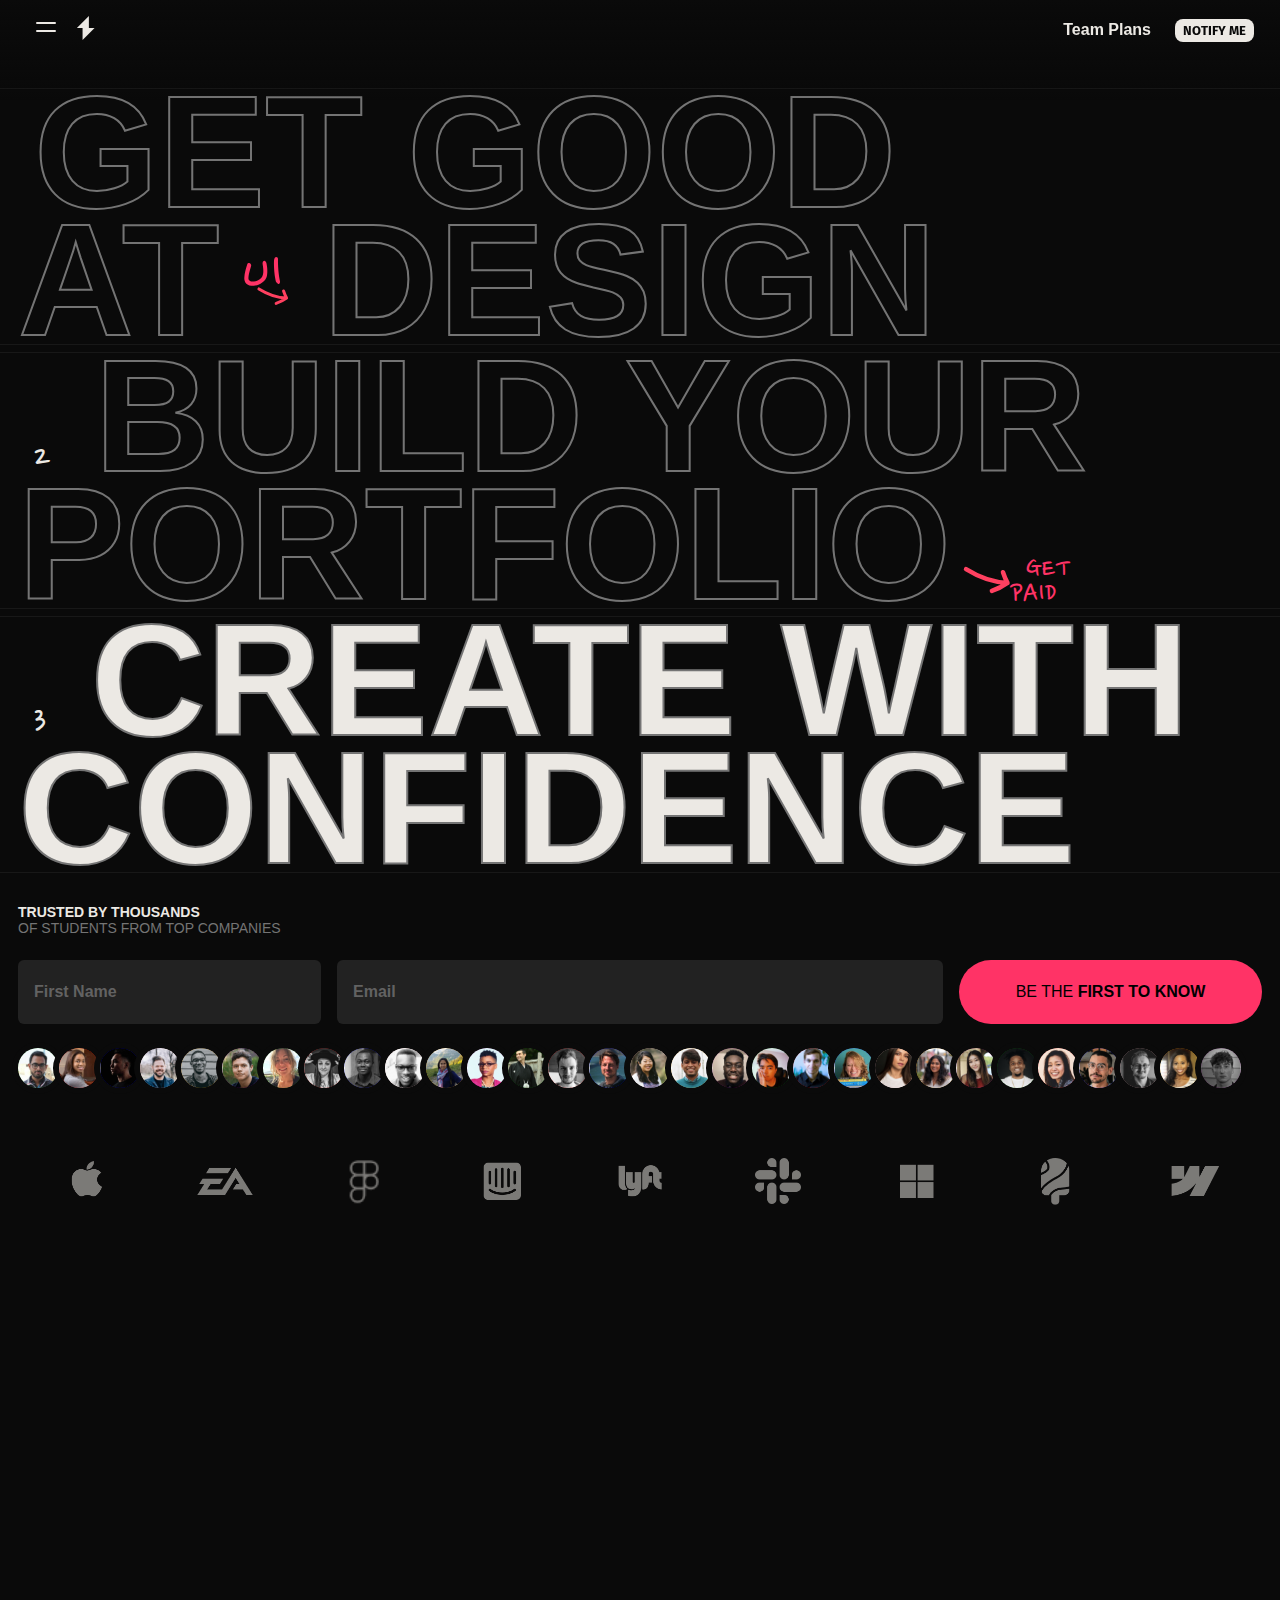
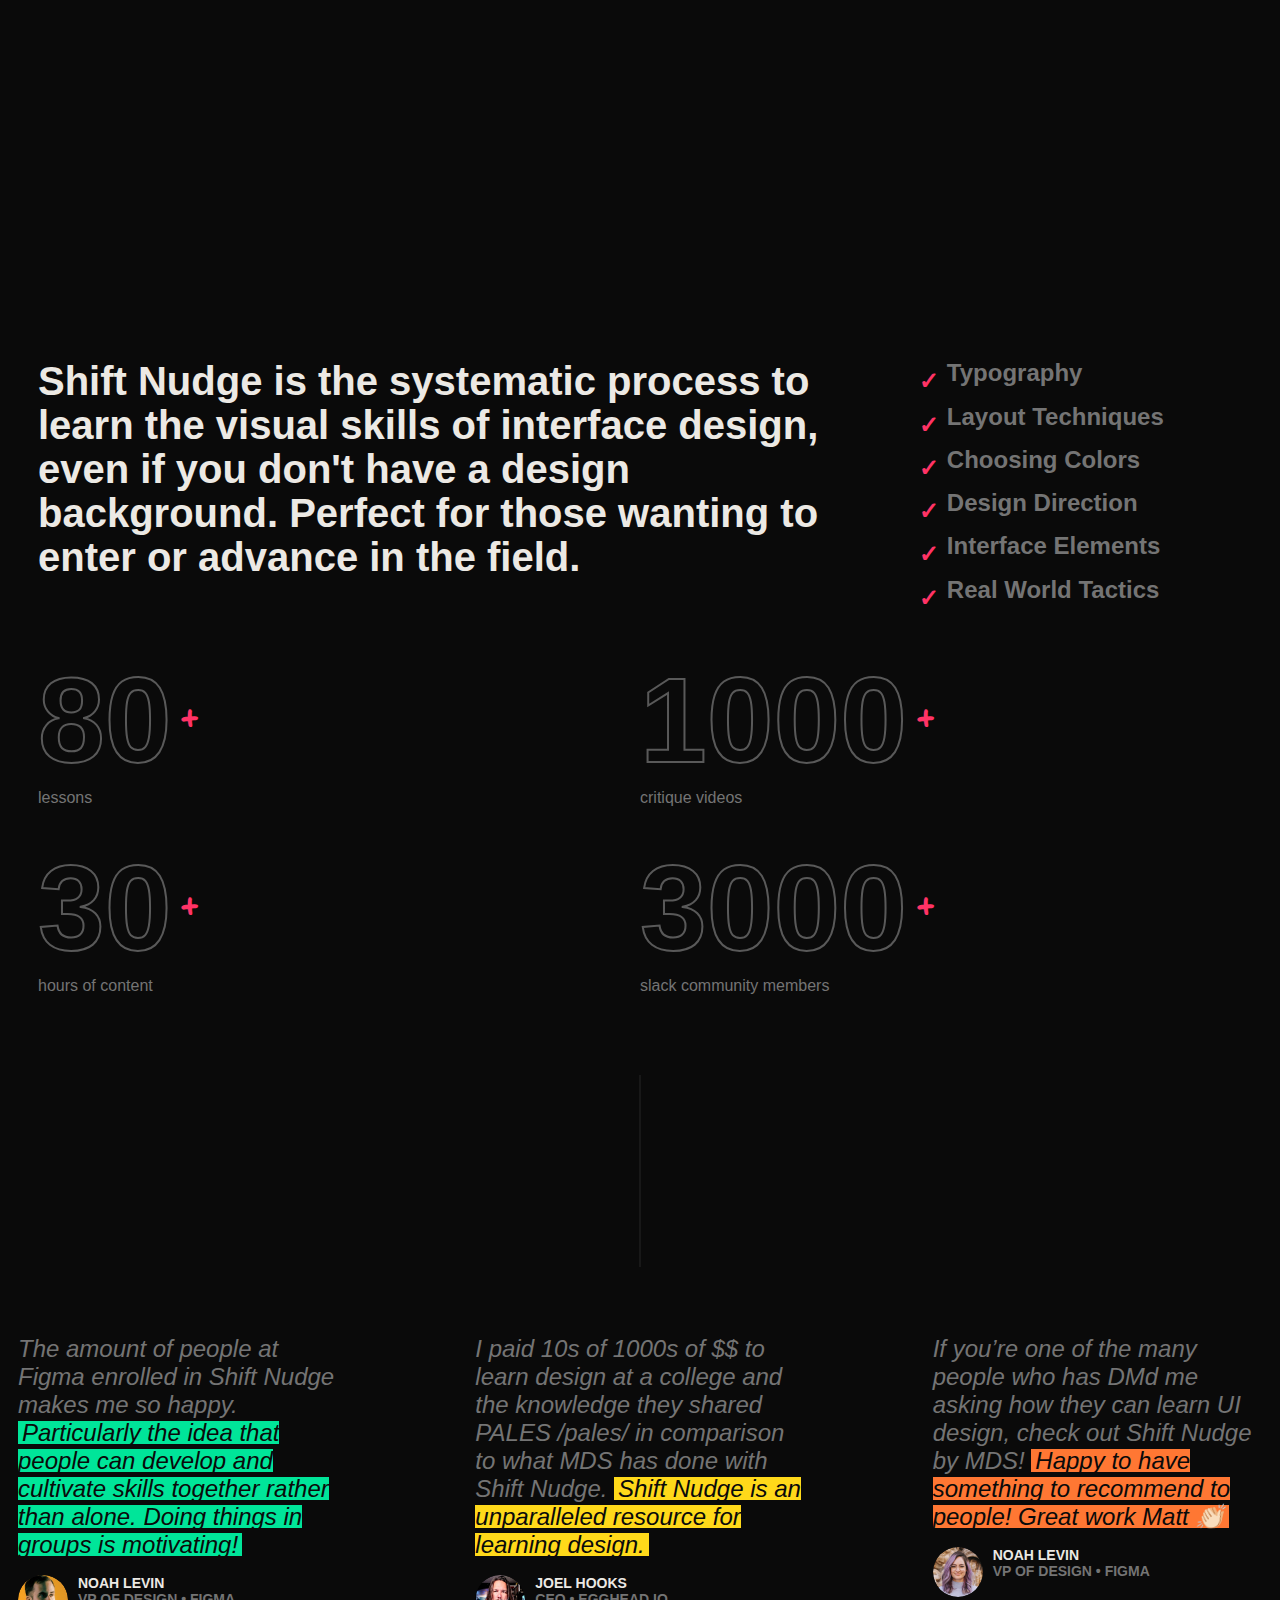
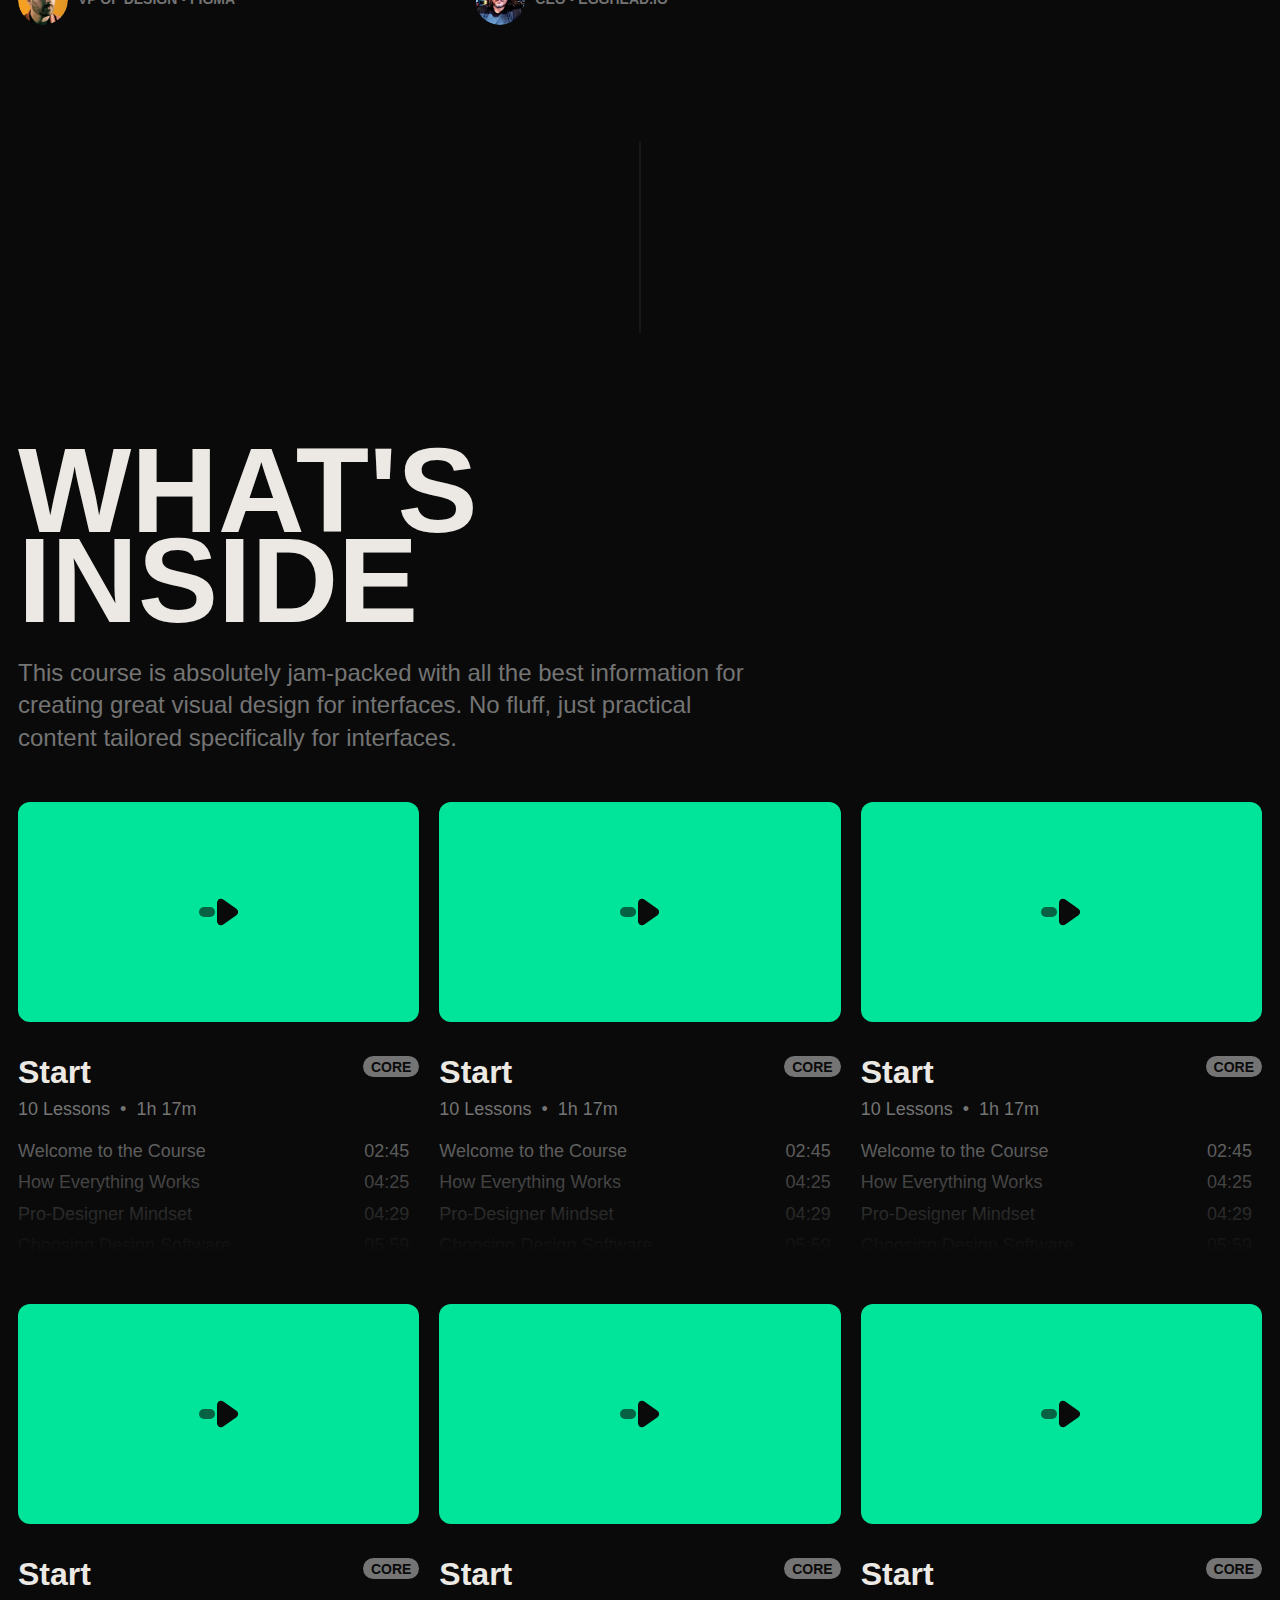
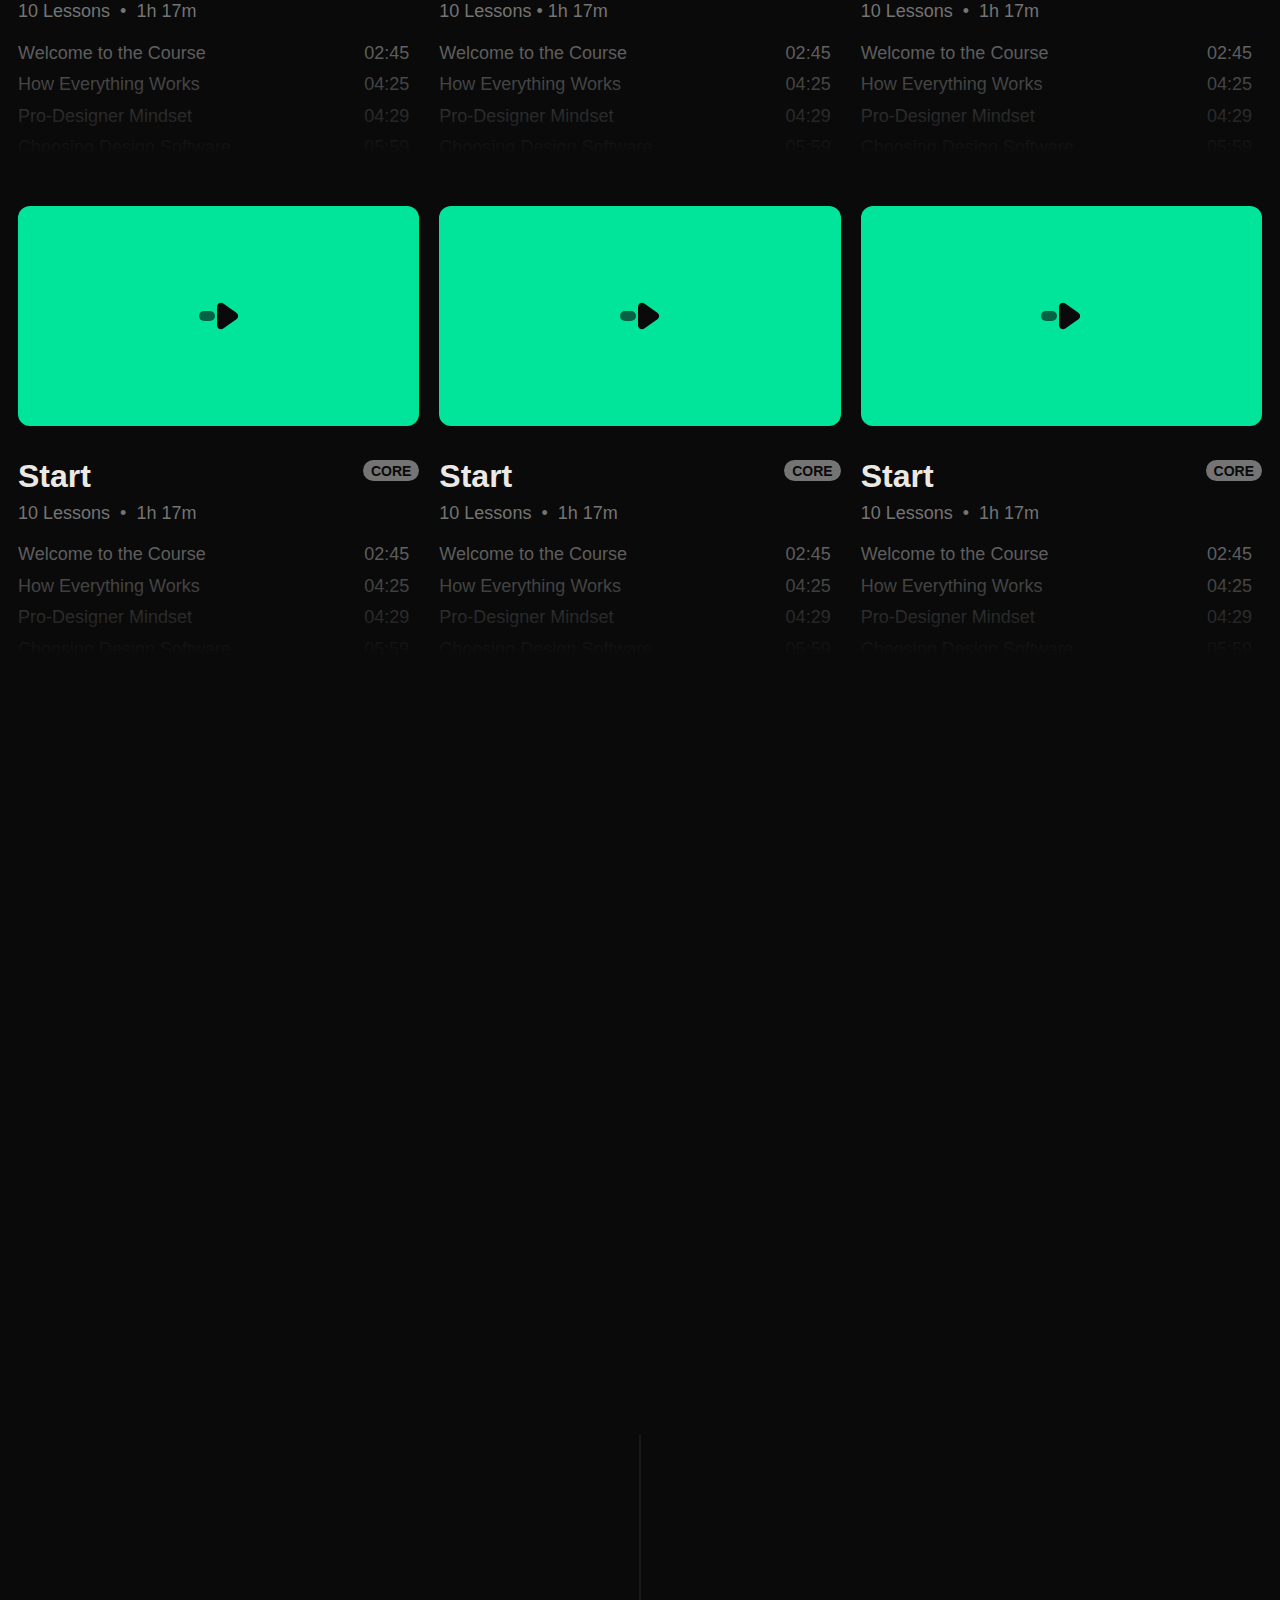
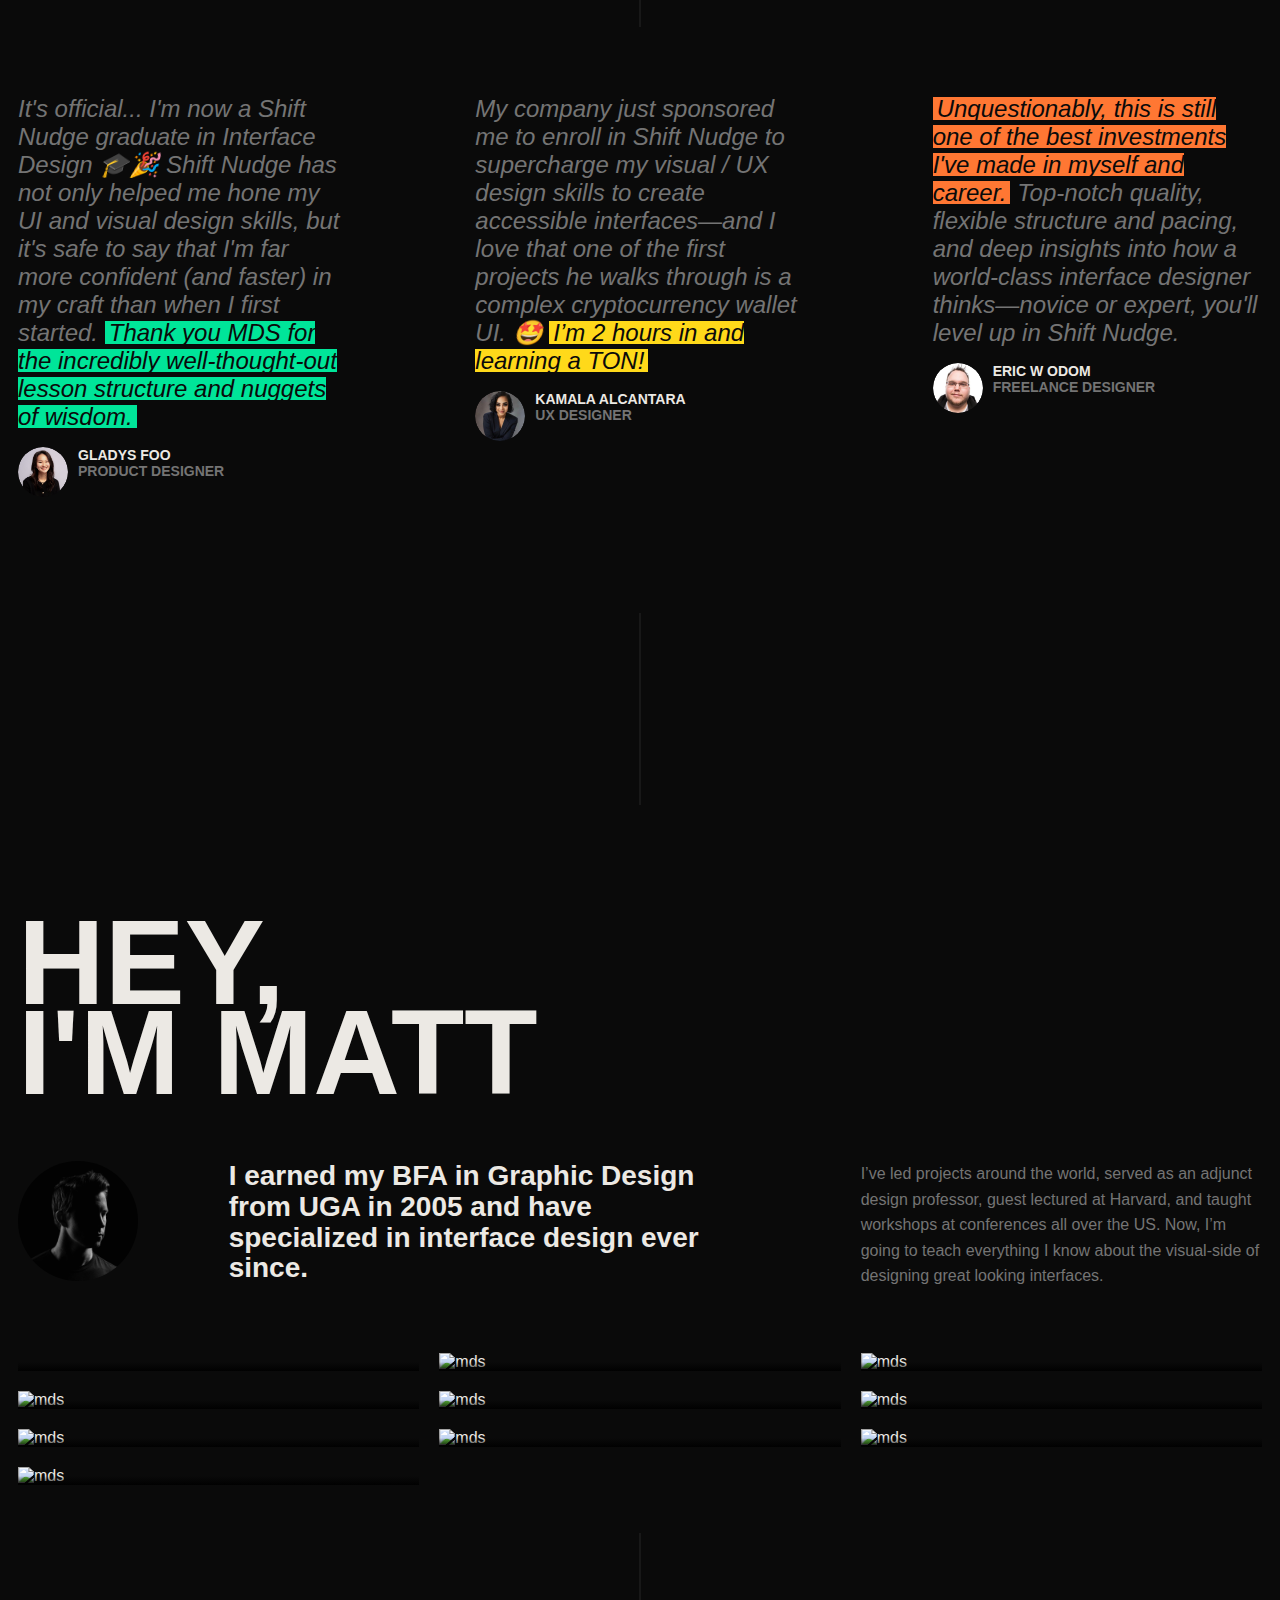
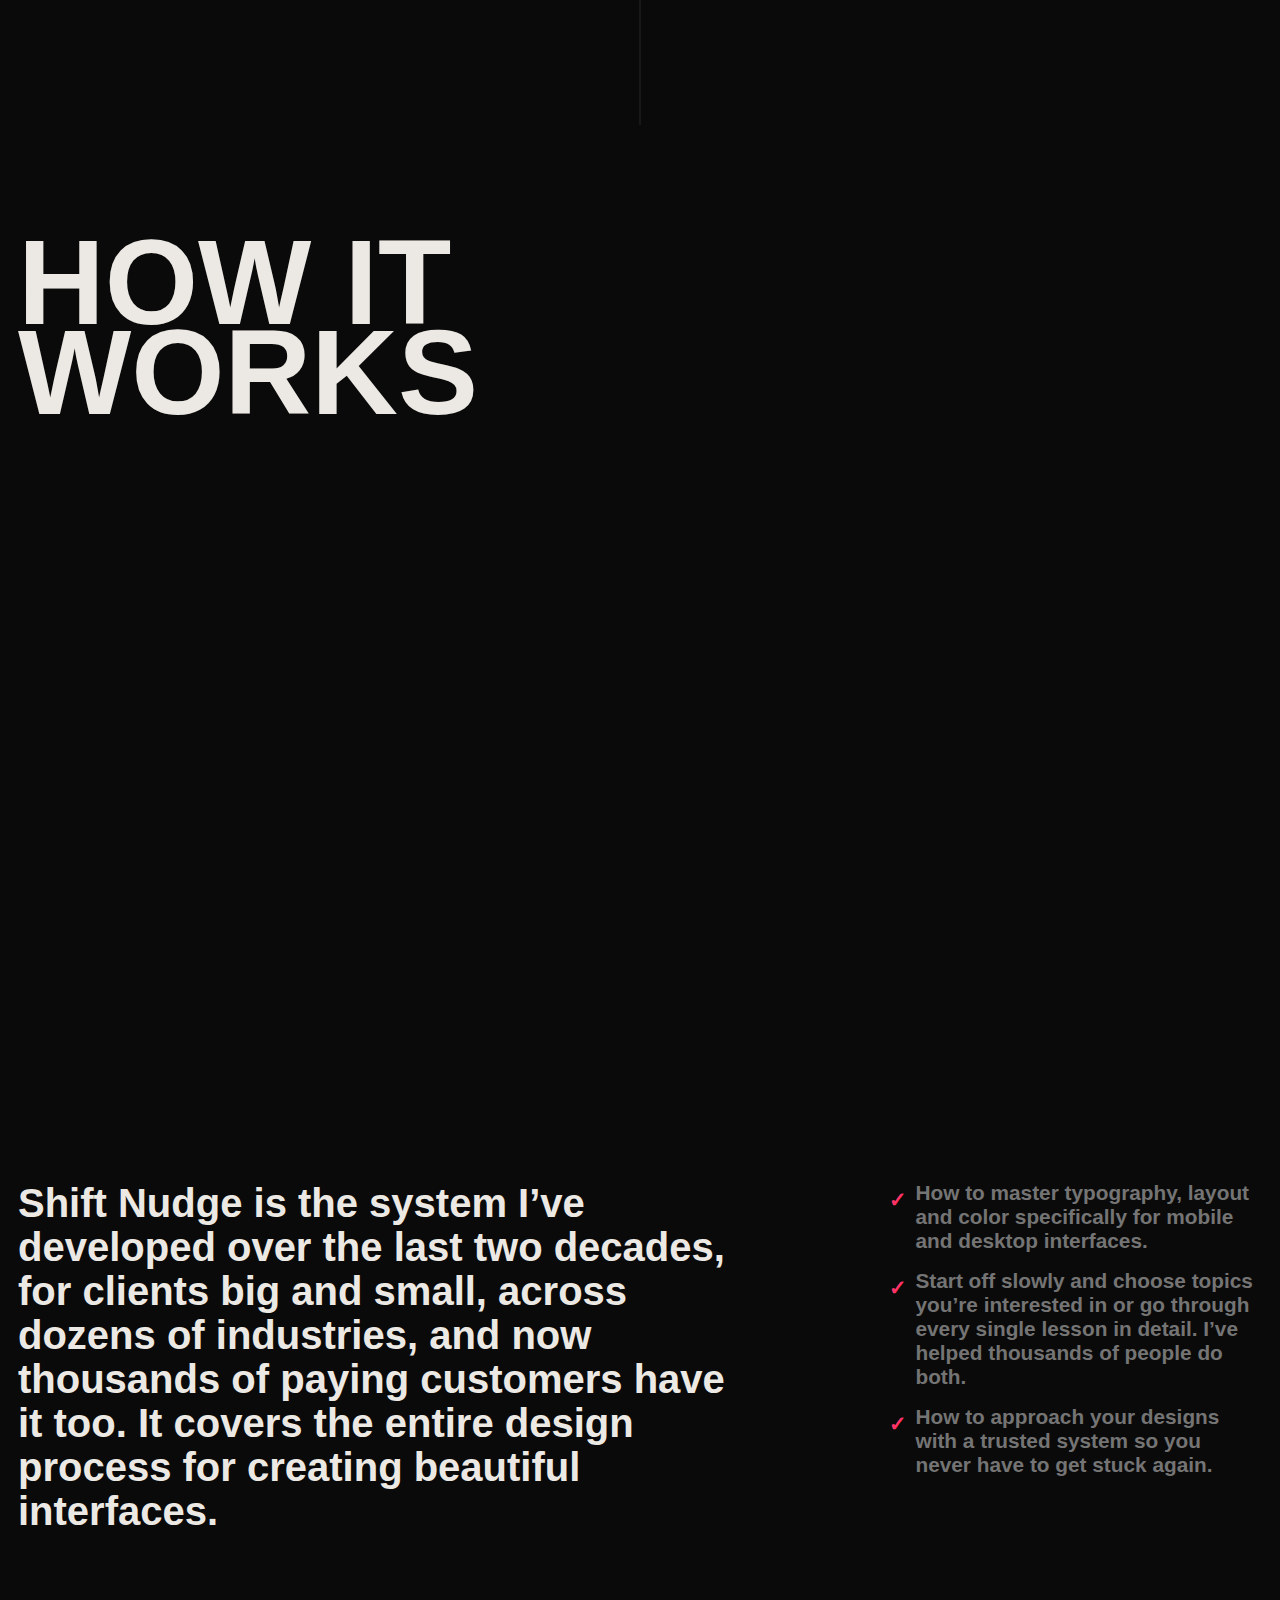
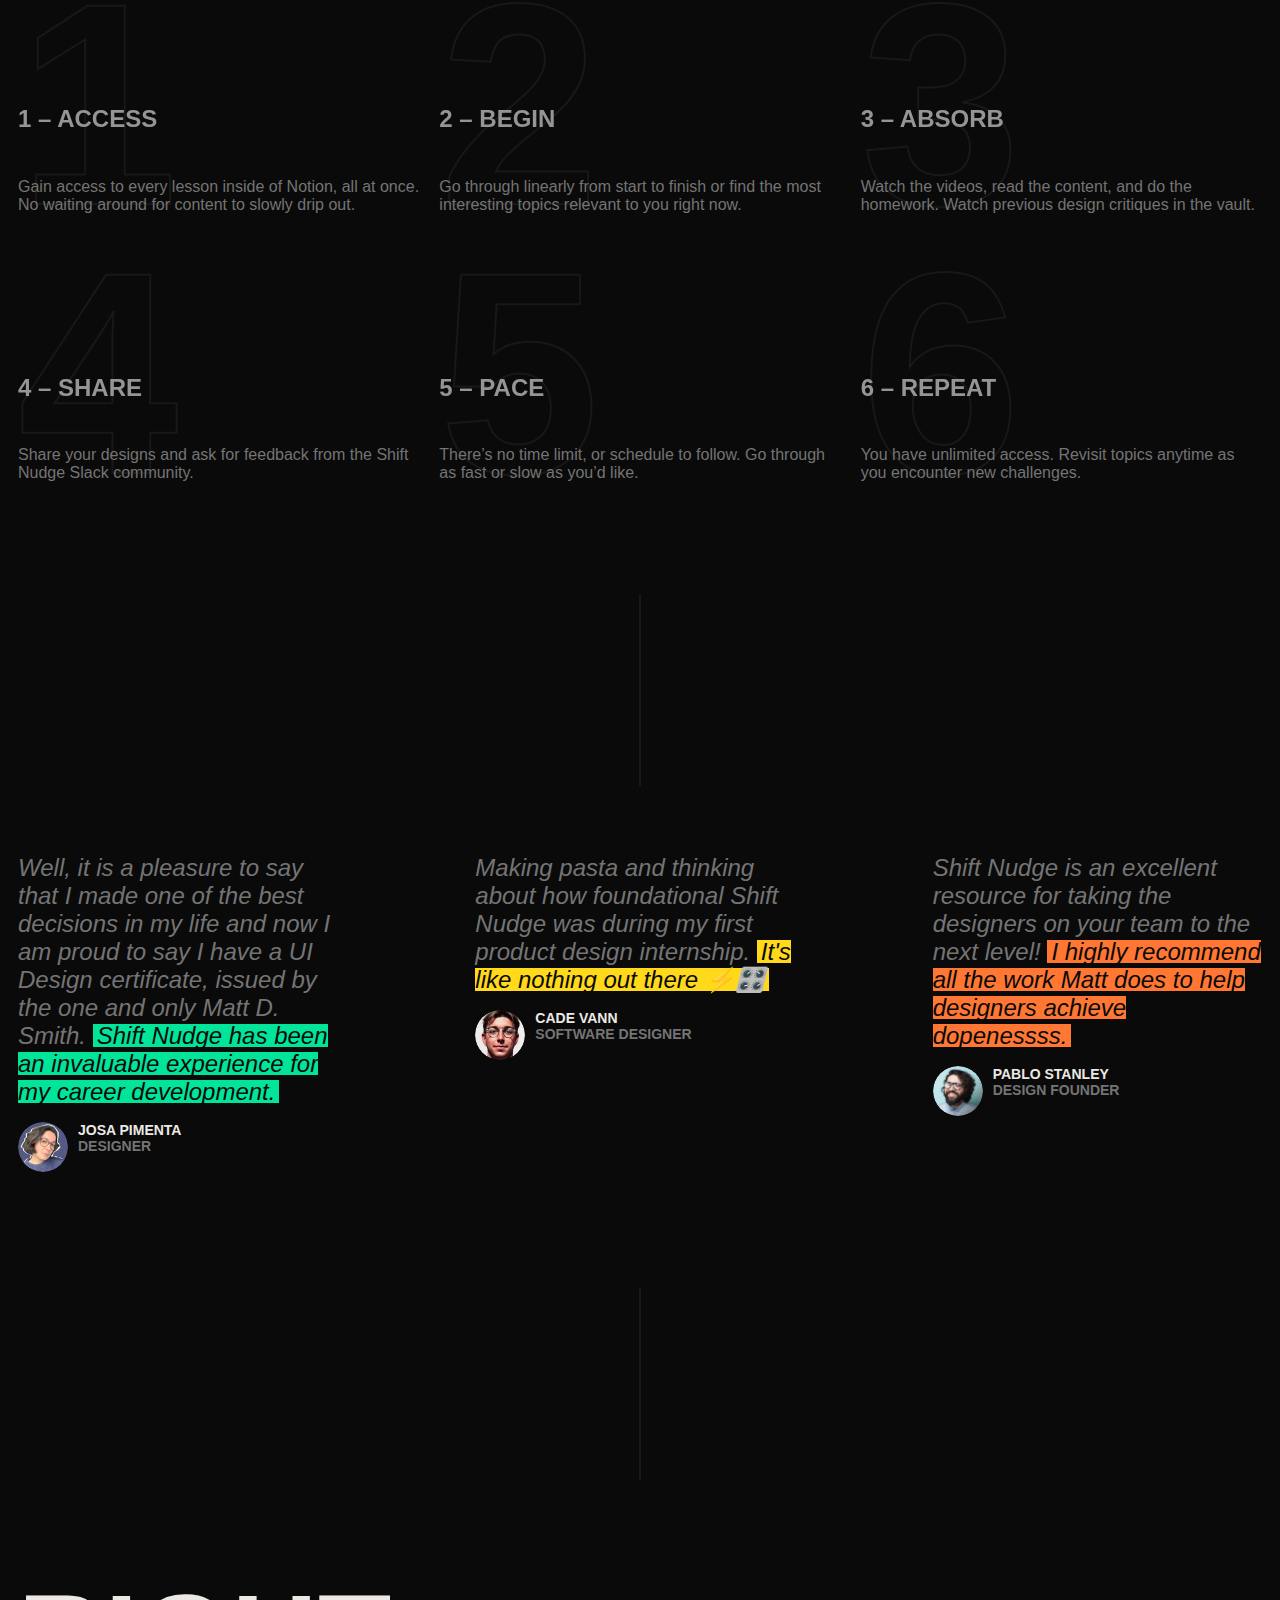
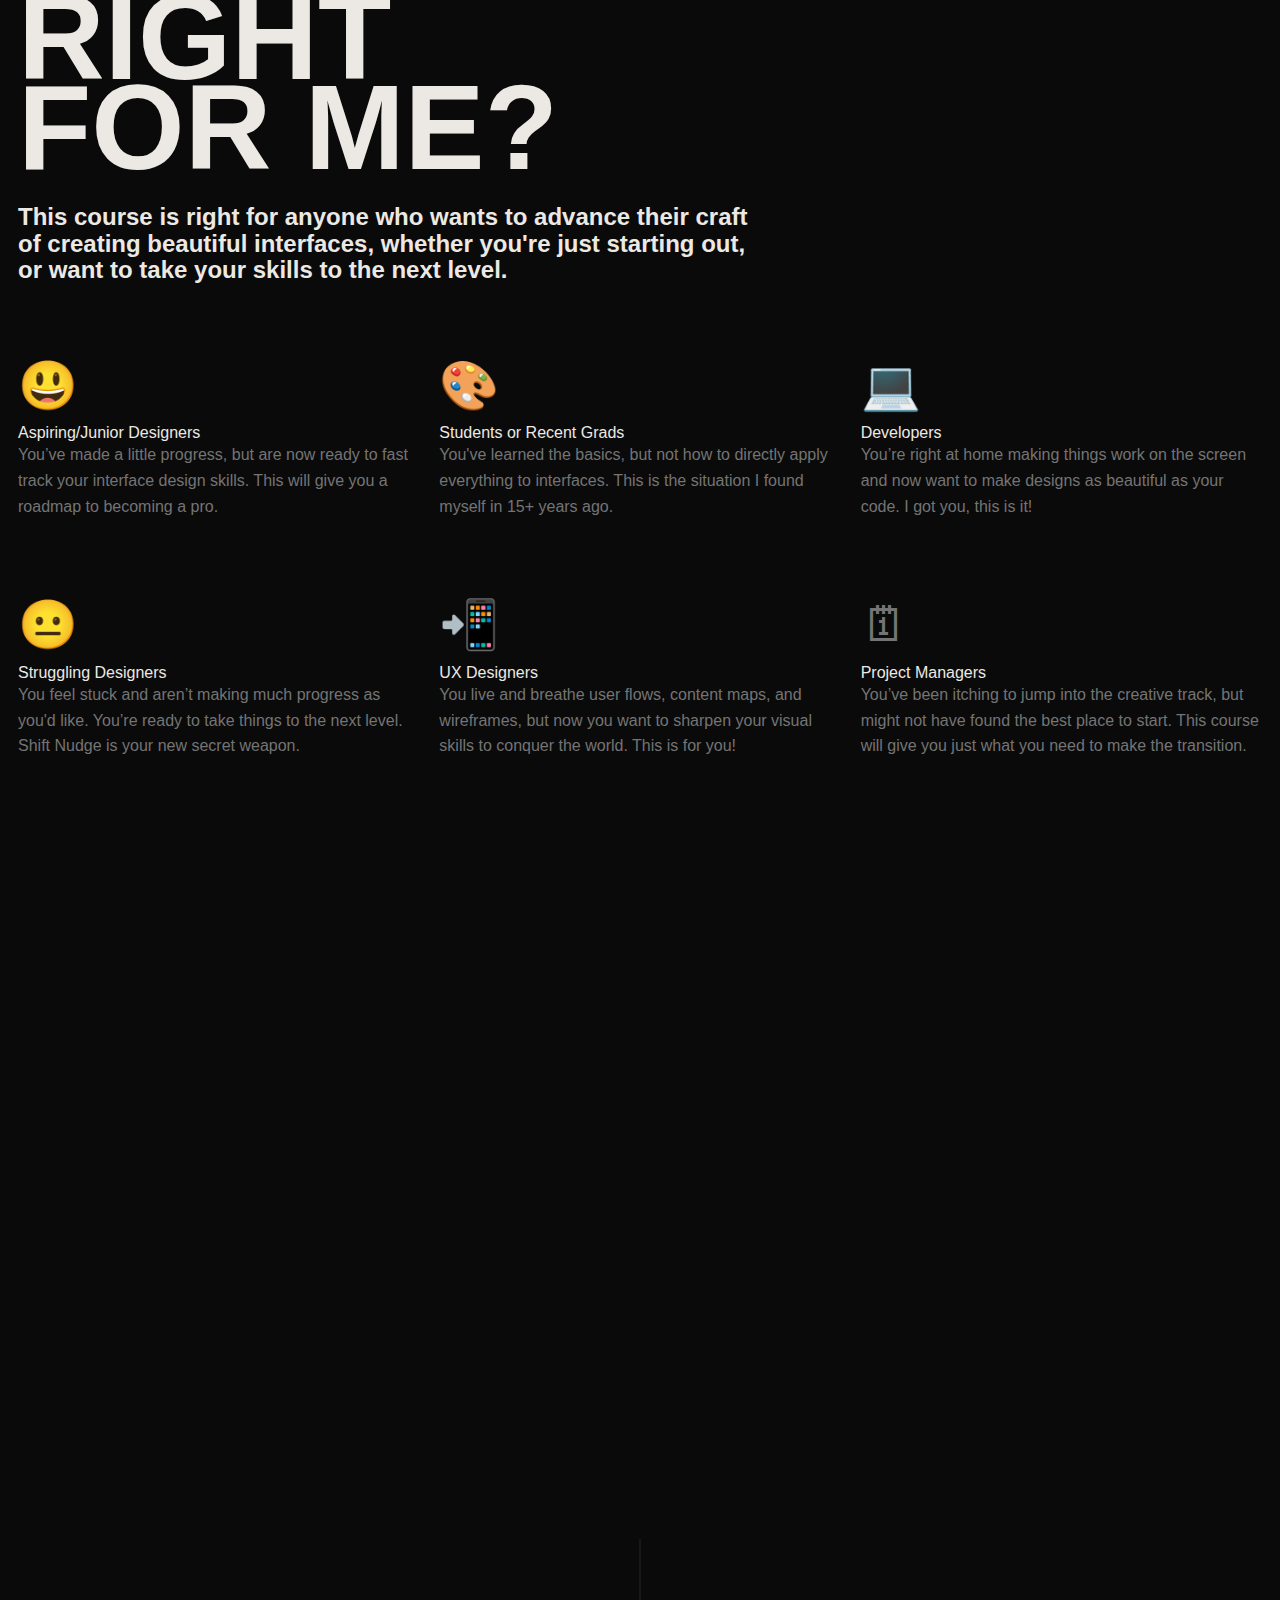
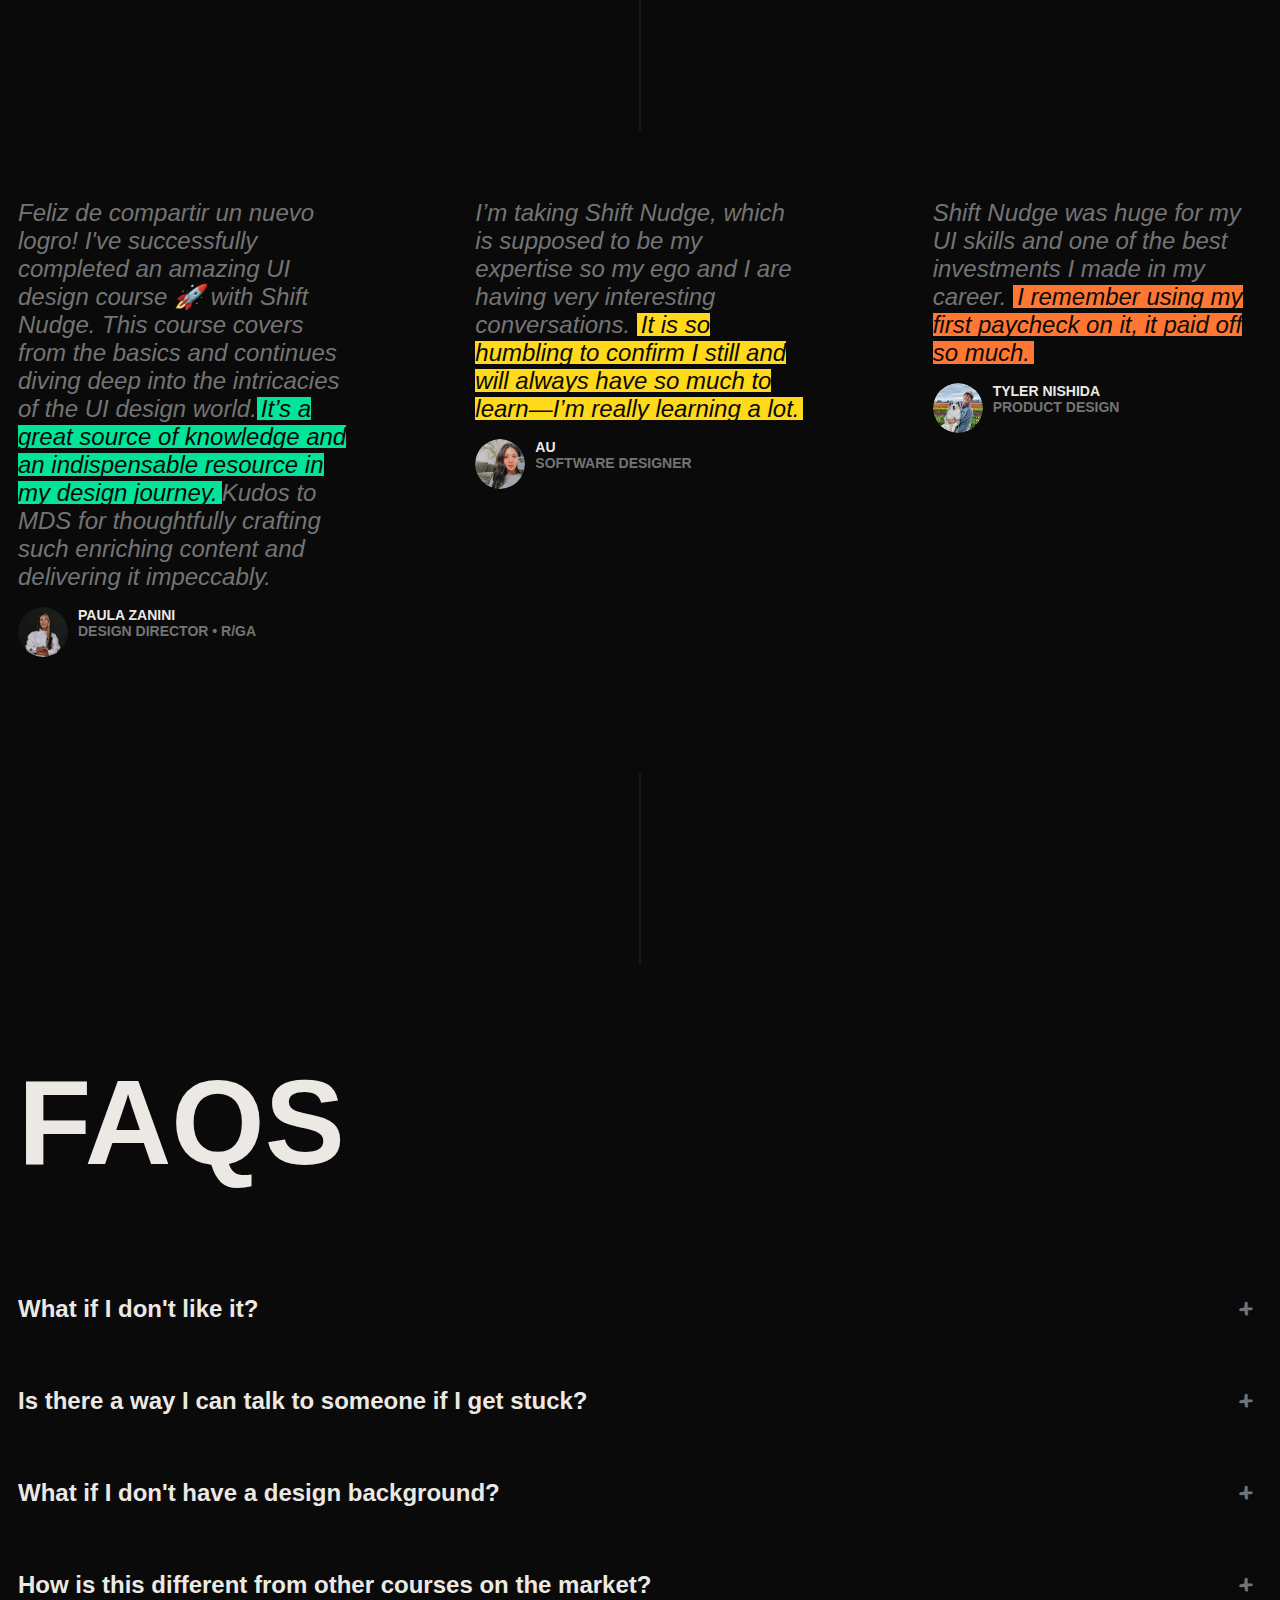
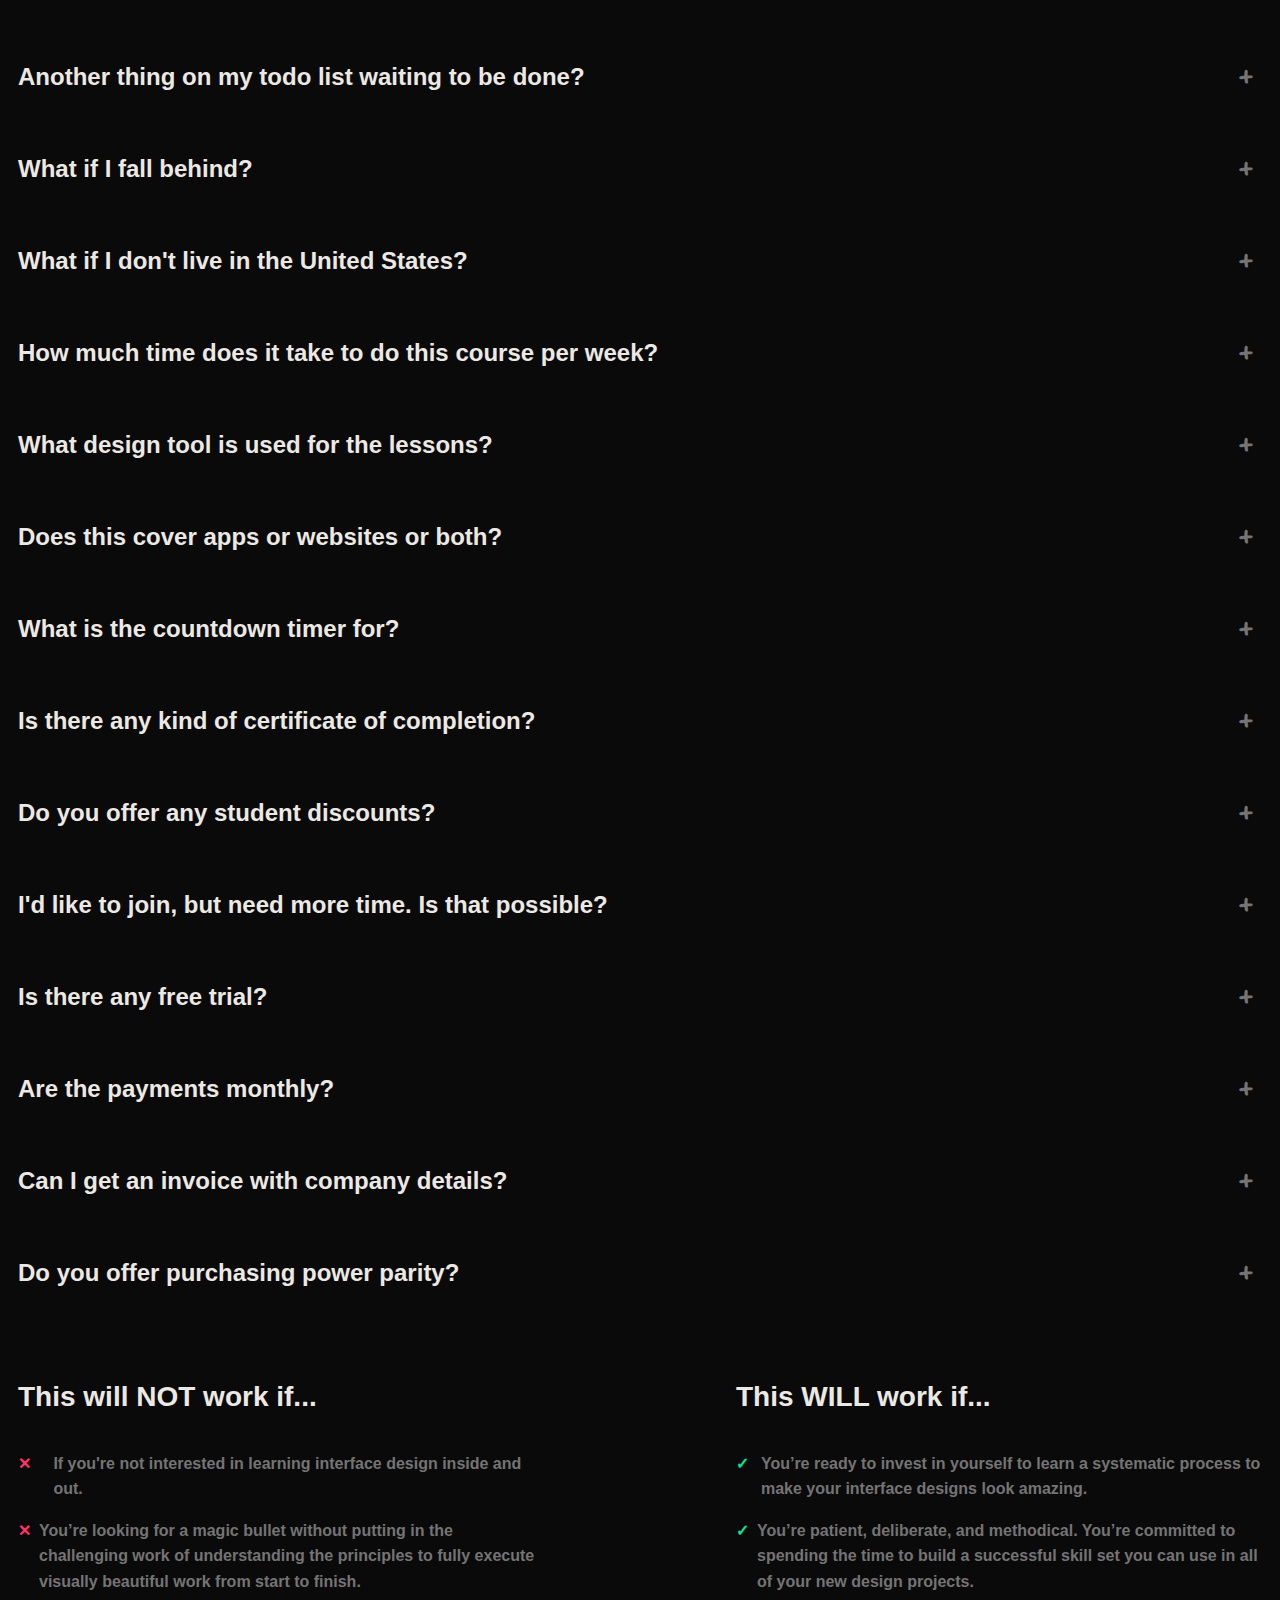
==== commit 24bedd73: "Add files via upload" ====
--- a/index.html
+++ b/index.html
@@ -895,6 +895,252 @@
             <section class="container faqs">
                 <div class="titleModules">
                     <h2>FAQs</h2>
+                    <div class="faq-grid">
+                        <div class="faq">
+                            <span class="question" href="">
+                                <h4>What if I don't like it?</h4>
+                                <div class="plus">+</div>
+                            </span>
+                            <div class="answer">
+                                <p>The last thing I want is for you to be stuck with something you don't like. You've got 30 days to try the whole course and if it's not for you, get your money back. Easy!
+                                </p>
+                                <p>However—and this is important—only join if you intend to do the work. This course is not simply to consume information. It’s designed for you to take action and see results.
+
+                                </p>
+                            </div>
+                        </div>
+                        <div class="faq">
+                            <span class="question" href="#">
+                                <h4>Is there a way I can talk to someone if I get stuck?</h4>
+                                <div class="plus">+</div>
+                            </span>
+                            <div class="answer">
+                                <p>As a Pro member, you'll have access to the exclusive Slack channel where you can reach out for answers, feedback, and support when you need it. There are always people willing to help each other out in this vibrant community.</p>
+                            </div>
+                        </div>
+                        <div class="faq">
+                            <span class="question" href="#">
+                                <h4>What if I don't have a design background?</h4>
+                                <div class="plus">+</div>
+                            </span>
+                            <div class="answer">
+                                <p>It will be more challenging if you have no design experience at all, but the lessons are created in a way that any one can benefit. Not a problem!</p>
+                            </div>
+                        </div>
+                        <div class="faq">
+                            <span class="question" href="#">
+                                <h4>How is this different from other courses on the market?</h4>
+                                <div class="plus">+</div>
+                            </span>
+                            <div class="answer">
+                                <p>The main difference is I (MDS) am the one teaching it. I've lived and breathed everything I'm teaching for a very long time. This is not a surface-level type of design tutorial, it's in-depth and intensive.</p>
+                            </div>
+                        </div>
+                        <div class="faq">
+                            <span class="question" href="#">
+                                <h4>Another thing on my todo list waiting to be done?</h4>
+                                <div class="plus">+</div>
+                            </span>
+                            <div class="answer">
+                                <p>Shift Nudge isn't just a big brain dump of design tactics. It's a complete, efficient SYSTEM for going from nothing to a working, professional interface designer. You can make progress by watching one lesson per day in just 15-30 minutes. Don’t focus on the worst that could happen—focus on the best that could happen once you use the material.</p>
+                            </div>
+                        </div>
+                        <div class="faq">
+                            <span class="question" href="#">
+                                <h4>What if I fall behind?</h4>
+                                <div class="plus">+</div>
+                            </span>
+                            <div class="answer">
+                                <p>Shift Nudge includes lifetime access so you can take a break from the material whenever you'd like. If you're out of town, on vacation, or just swamped for a few days. Pause and resume whenever you need to. There's no way to get "behind" because you get to choose your own pace.</p>
+                            </div>
+                        </div>
+                        <div class="faq">
+                            <span class="question" href="#">
+                                <h4>What if I don't live in the United States?</h4>
+                                <div class="plus">+</div>
+                            </span>
+                            <div class="answer">
+                                <p>People all over the world have used the course and found success. Shift Nudge teaches timeless principles that span across design tools, age, gender, race, and location.</p>
+                            </div>
+                        </div>
+                        <div class="faq">
+                            <span class="question" href="#">
+                                <h4>How much time does it take to do this course per week?</h4>
+                                <div class="plus">+</div>
+                            </span>
+                            <div class="answer">
+                                <p>5-10 hours per week. The more time you put in, the faster you’ll see results. 5 hours is my recommendation, but because Shift Nudge comes with lifetime access, you can go faster or slower if you want.</p>
+                            </div>
+                        </div>
+                        <div class="faq">
+                            <span class="question" href="#">
+                                <h4>What design tool is used for the lessons?</h4>
+                                <div class="plus">+</div>
+                            </span>
+                            <div class="answer">
+                                <p>Shift Nudge was created to be highly useful without the need for using any specific design tool. While the majority of the live designs are created with Figma. You are encouraged to use any tool you'd like, but if you haven't decided on one, we definitely recommend Figma.</p>
+                            </div>
+                        </div>
+                        <div class="faq">
+                            <span class="question" href="#">
+                                <h4>Does this cover apps or websites or both?</h4>
+                                <div class="plus">+</div>
+                            </span>
+                            <div class="answer">
+                                <p>There is a really large variety of content for both responsive websites and mobile apps. Shift Nudge focuses primarily on interface design for applications and less so on big marketing sites. However, there are tons of key principles that can apply to both product and marketing design. </p>
+                            </div>
+                        </div>
+                        <div class="faq">
+                            <span class="question" href="#">
+                                <h4>What is the countdown timer for?</h4>
+                                <div class="plus">+</div>
+                            </span>
+                            <div class="answer">
+                                <p>That’s when enrollment closes. This makes it way easier to manage workload for customer support, easier to support new students getting started and going through the course. Also, encourages cohort waves so more students are on the same page, which makes learning in tandem with others more fun and engaging. This also allows me to be more involved with each enrollment cohort.</p>
+                            </div>   
+                        </div>
+                        <div class="faq">
+                            <span class="question" href="#">
+                                <h4>Is there any kind of certificate of completion?</h4>
+                                <div class="plus">+</div>
+                            </span>
+                            <div class="answer">
+                                <p>There is! Once you complete the course you can add a Certificate of Interface Design in the Licenses and Certifications section of LinkedIn. You'll also receive a certificate of completion via PDF with your name and shiny new accolade.</p>
+                            </div>    
+                        </div>
+                        <div class="faq">
+                            <span class="question" href="#">
+                                <h4>Do you offer any student discounts?</h4>
+                                <div class="plus">+</div>
+                            </span>
+                            <div class="answer">
+                                <p>There are no student discounts for this course. This is pro-level curriculum that you won’t find at universities AND it costs a tiny fraction of a university tuition. Considering that, the course is already heavily discounted.</p>
+                            </div>
+                        </div>
+                        <div class="faq">
+                            <span class="question" href="#">
+                                <h4>I'd like to join, but need more time. Is that possible?</h4>
+                                <div class="plus">+</div>
+                            </span>
+                            <div class="answer">
+                                <p>If you have a special situation that requires slightly more time to recieve approval or gather funds than the enrollment period allows, please send a message during the enrollment to become eliglible for a 14-day extension.</p>
+                            </div>
+                        </div>
+                        <div class="faq">
+                            <span class="question" href="#">
+                                <h4>Is there any free trial?</h4>
+                                <div class="plus">+</div>
+                            </span>
+                            <div class="answer">
+                                <p>Sorry, there is no free trial. The testimonials from previous students say more about the course than I ever could. If you decide to try it and don't like it there's a <a class="link" href="/refunds">100% money-back guarantee</a>. No risk!</p>
+                            </div>
+                        </div>
+                        <div class="faq">
+                            <span class="question" href="#">
+                                <h4>Are the payments monthly?</h4>
+                                <div class="plus">+</div>
+                            </span>
+                            <div class="answer">
+                                <p>Yes. There are six (6) monthly payments, unless you choose to pay in full with the one-time payment. After the first payment you have access to everything, but there will be 5 remaining payments—one payment per month for five (5) additional payments after joining.</p>
+                            </div>
+                        </div>
+                        <div class="faq">
+                            <span class="question" href="#">
+                                <h4>Can I get an invoice with company details?</h4>
+                                <div class="plus">+</div>
+                            </span>
+                            <div class="answer">
+                                <p>Yes. Once you complete your purchase, reply with the details needed and we'll <a class="link" href="https://www.dropbox.com/s/yalzh1vtnc776c8/Shift%20Nudge%20Invoice.pdf?dl=0" target="_blank">hook you up</a>.</p>
+                            </div>
+                        </div>
+                        <div class="faq">
+                            <span class="question" href="#">
+                                <h4>Do you offer purchasing power parity?</h4>
+                                <div class="plus">+</div>
+                            </span>
+                            <div class="answer">
+                                <p>PPP is available during individual enrollment periods. If enrollment is open, <a class="link" href="/ppp">apply here</a>.</p>
+                            </div>
+                        </div>
+                    </div>
+                </div>
+            </section>
+            <section class="container">
+                <div class="grid-list">
+                    <div class="list1">
+                        <h1>This will NOT work if...</h1>
+                        <ul class="listOverview">
+                            <li>If you're not interested in learning interface design inside and out.</li>
+                            <li>You’re looking for a magic bullet without putting in the challenging work of understanding the principles to fully execute visually beautiful work from start to finish.</li>
+                            <li>You’ve never done any type of design and expect to be a top-level expert by the end of the course. This course will point you in the direction not take you to your absolute final destination.</li>
+                            <li>You’re simply looking for motivation or inspiration. You need to be after results and be willing to put in the hardwork.</li>
+                            <li>You’re unemployed and don't have enough savings to invest in the course. Please don't expect this to be a saving grace if you don’t already have the means to join.</li>
+                            
+                        </ul>
+                    </div>
+                    <div class="list2">
+                        <h1>This WILL work if...</h1>
+                        <ul class="listOverview">
+                            <li>You’re ready to invest in yourself to learn a systematic process to make your interface designs look amazing.</li>
+                            <li>You’re patient, deliberate, and methodical. You’re committed to spending the time to build a successful skill set you can use in all of your new design projects.</li>
+                            <li>You're ready to have a reliable framework and approach for your visual design process.</li>
+                            <li>You’re looking for a full system instead of an overwhelming amount of random tactics.</li>
+                            <li>You have access to a computer and have internet connection.</li>
+                            <li>You're ready to look behind the curtains at a solid methodical design process.</li>
+                            
+                        </ul>
+                    </div>
+                </div>
+            </section>
+            <hr>
+            <section class="review container">
+                <a href="#">
+                    <p>Feliz de compartir un nuevo logro! I've successfully completed an amazing UI design course 🚀 with Shift Nudge. This course covers from the basics and continues diving deep into the intricacies of the UI design world.<strong>It’s a great source of knowledge and an indispensable resource in my design journey.</strong>Kudos to MDS for thoughtfully crafting such enriching content and delivering it impeccably.</p>
+                    <div>
+                        <div class="avatar avatar1"><img
+                                src="assets/avatarReview/avatar10.png"
+                                alt="JoaoPedros" srcset></div>
+                        <div class="textAvatar">
+                            <span id="nameAvatar">Paula Zanini 
+                                <span>↗</span></span>
+                            <span>Design Director • R/GA</span>
+                        </div>
+                    </div>
+                </a>
+                <a href="#">
+                    <p>I’m taking Shift Nudge, which is supposed to be my expertise so my ego and I are having very interesting conversations. 
+                        <strong>It is so humbling to confirm I still and will always have so much to learn—I’m really learning a lot.</strong></p>
+                    <div>
+                        <div class="avatar avatar2"><img
+                                src="assets/avatarReview/avatar11.png"
+                                alt="JoaoPedros" srcset></div>
+                        <div class="textAvatar">
+                            <span id="nameAvatar">Au 
+                                <span>↗</span></span>
+                            <span> Software Designer</span>
+                        </div>
+                    </div>
+                </a>
+                <a href="#">
+                    <p>Shift Nudge was huge for my UI skills and one of the best investments I made in my career. <strong>I remember using my first paycheck on it, it paid off so much.</strong></p>
+                    <div>
+                        <div class="avatar avatar3"><img
+                                src="assets/avatarReview/avatar12.png"
+                                alt="JoaoPedros" srcset></div>
+                        <div class="textAvatar">
+                            <span id="nameAvatar">Tyler nishida 
+                                <span>↗</span></span>
+                            <span> Product Design </span>
+                        </div>
+                    </div>
+                </a>
+
+            </section>
+            <hr>
+            <section class="container">
+                <div class="titleModules">
+                    <h2>Pro</h2>
+                    <p>As a PRO member, you'll get access to regular LIVE workshops with MDS, plus access to the full catalog of previous workshops. The perfect chance to get design feedback and ask questions along the way.</p>
                 </div>
             </section>
         </main>
--- a/css/style.css
+++ b/css/style.css
@@ -1004,11 +1004,141 @@
 }
 
 
-
-
-
-
-
+.faq-grid {
+    padding-top: 4rem;
+    display: grid;
+    grid-template-columns: 1fr;
+    grid-auto-rows: min-content;
+    
+
+    faq {
+        display: block;
+        box-shadow: 0 2px 0 0 #181818;
+        align-items: center;
+        padding: 1rem;
+        
+    }
+    .question {
+        display: grid;
+        grid-template-columns: 4fr 1fr;
+        align-items: center;
+        cursor: pointer;
+        &:hover{
+            .plus{
+                color: #FFAA22;
+            }
+        }
+    }
+    h4 {
+        color: #ECE9E4;
+        padding: 2rem 0;
+        max-width: none;
+        font-size: 24px;
+        font-weight: 600;
+        
+    }
+    .plus {
+        display: inline;
+        font-size: 2rem;
+        font-family: var(--font-cursive);
+        text-align: center;
+        justify-self: end;
+        color: #747474;
+        width: 32px;
+        font-weight: 600;
+       
+    }
+    .answer {
+        padding-bottom: 0;
+        display: none;
+        
+    }
+    P{
+        font-size: 18px;
+        color: #747474;
+    }
+
+    .active{
+
+        .answer {
+                padding-bottom: 0;
+                display: block !important;
+                
+        }
+        .plus{
+            transform: rotate(135deg);
+            color: #FFAA22;
+        }
+
+    }
+}
+.grid-list{
+    display: grid;
+    grid-template-columns: 1fr;
+    padding-top: 4rem;
+    .list1{
+        h1{
+            color: #ECE9E4;
+            font-size: 1.75rem;
+            
+            font-weight: 700;
+            max-width: 24rem;
+            line-height: 100%;
+            
+        }
+        ul{
+            padding: 2rem 0 1rem;
+            color: #747474;
+            font-size: 1rem;
+            line-height: 160%;
+            font-weight: 500;
+            max-width: 38rem;
+            padding-bottom: 2rem;
+            li{
+                padding: 0.5rem 0;
+            }
+            li::before{
+                content: "✕";
+                color: #FF3366;
+                font-weight: bolder;
+                display: inline-block;
+                width: 1.75rem;
+                margin-right: 0.5rem;
+            }
+        }
+    }
+    .list2{
+        h1{
+            color: #ECE9E4;
+            font-size: 1.75rem;
+            
+            font-weight: 700;
+            max-width: 24rem;
+            line-height: 100%;
+            
+        }
+        ul{
+            padding: 2rem 0 1rem;
+            color: #747474;
+            font-size: 1rem;
+            line-height: 160%;
+            font-weight: 500;
+            max-width: 38rem;
+            padding-bottom: 2rem;
+            li{
+                padding: 0.5rem 0;
+            }
+            li::before{
+                content: "✓";
+                color: #00E599;
+                font-weight: bolder;
+                display: inline-block;
+                width: 1.75rem;
+                margin-right: 0.5rem;
+            }
+        }
+    }
+}
 
 
 
@@ -1235,6 +1365,11 @@
         grid-template-columns: 1fr 1fr;
     }
 
+    .grid-list{
+        
+        grid-template-columns: 1fr 1fr;
+        grid-gap: 12rem;
+    }
 }
 
 
@@ -1292,4 +1427,4 @@
         display: grid;
         grid-template-columns: repeat(3, 1fr);
     }
-}+}
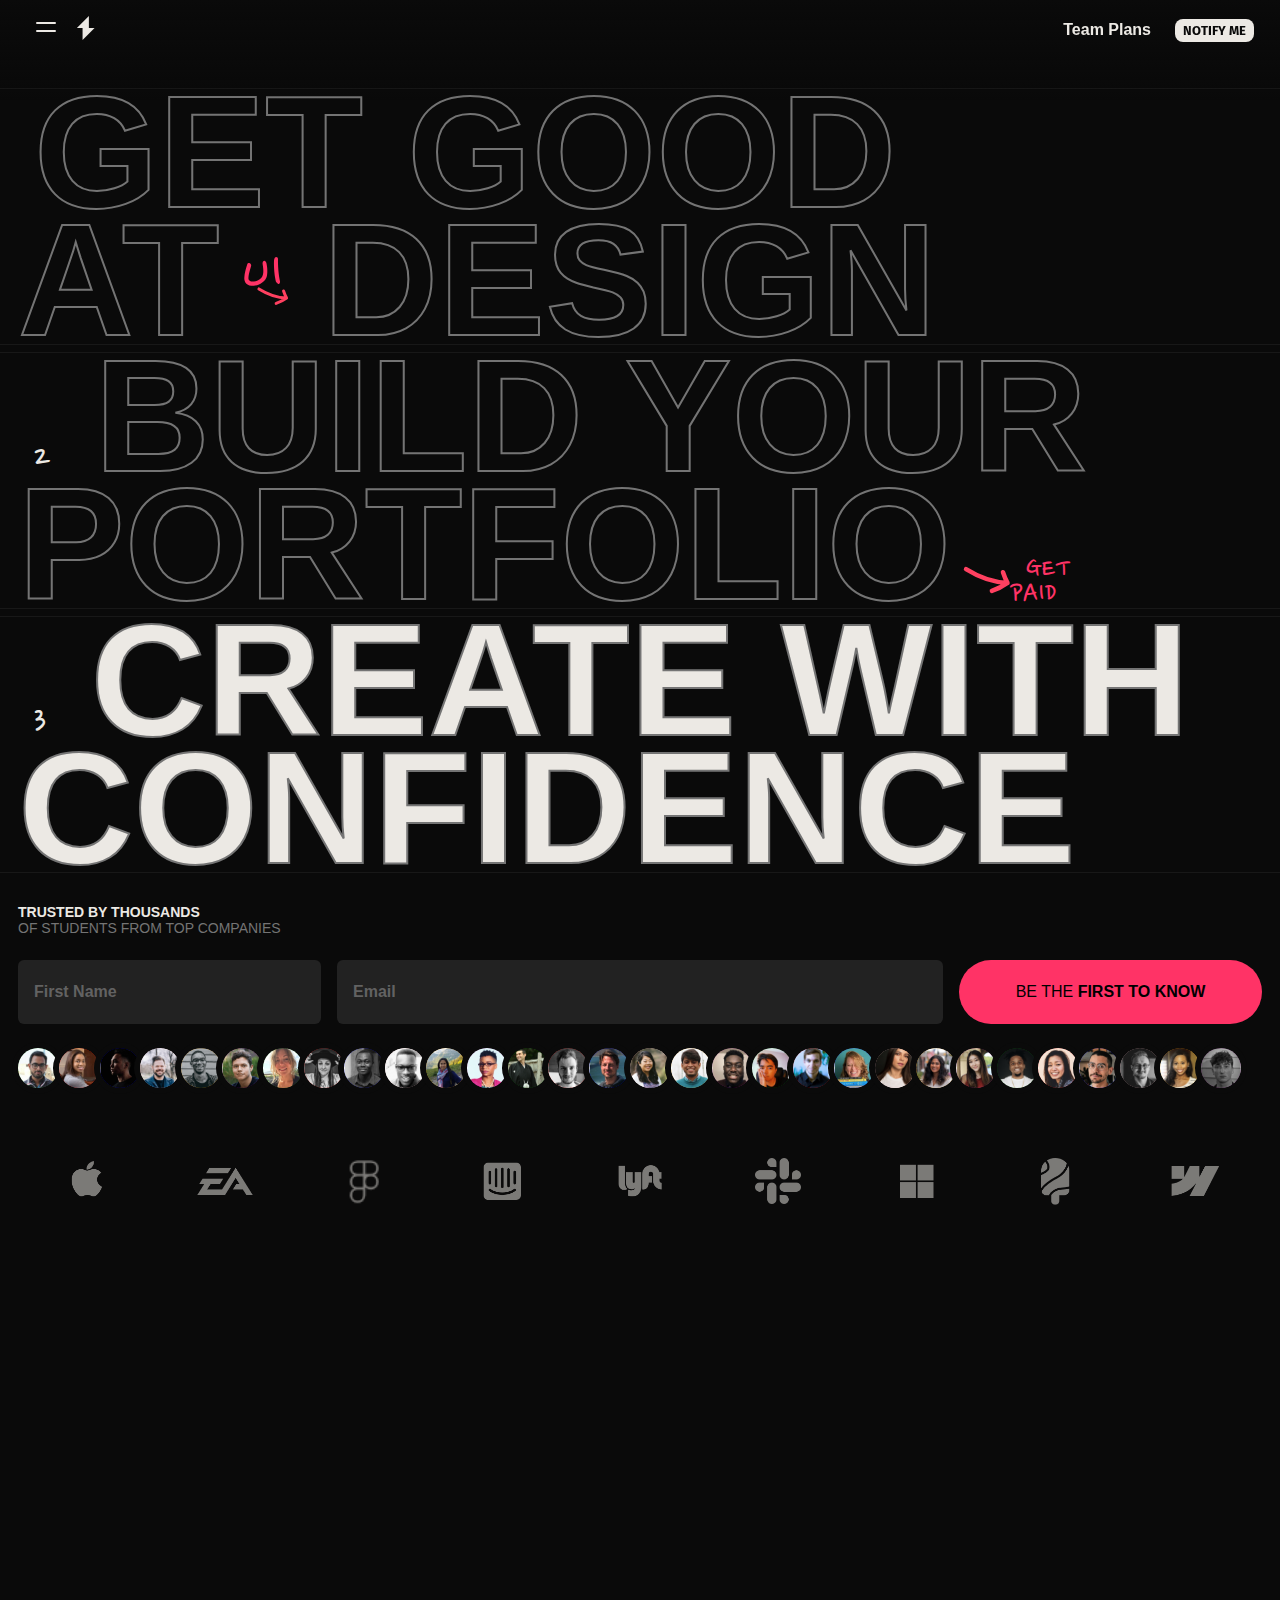
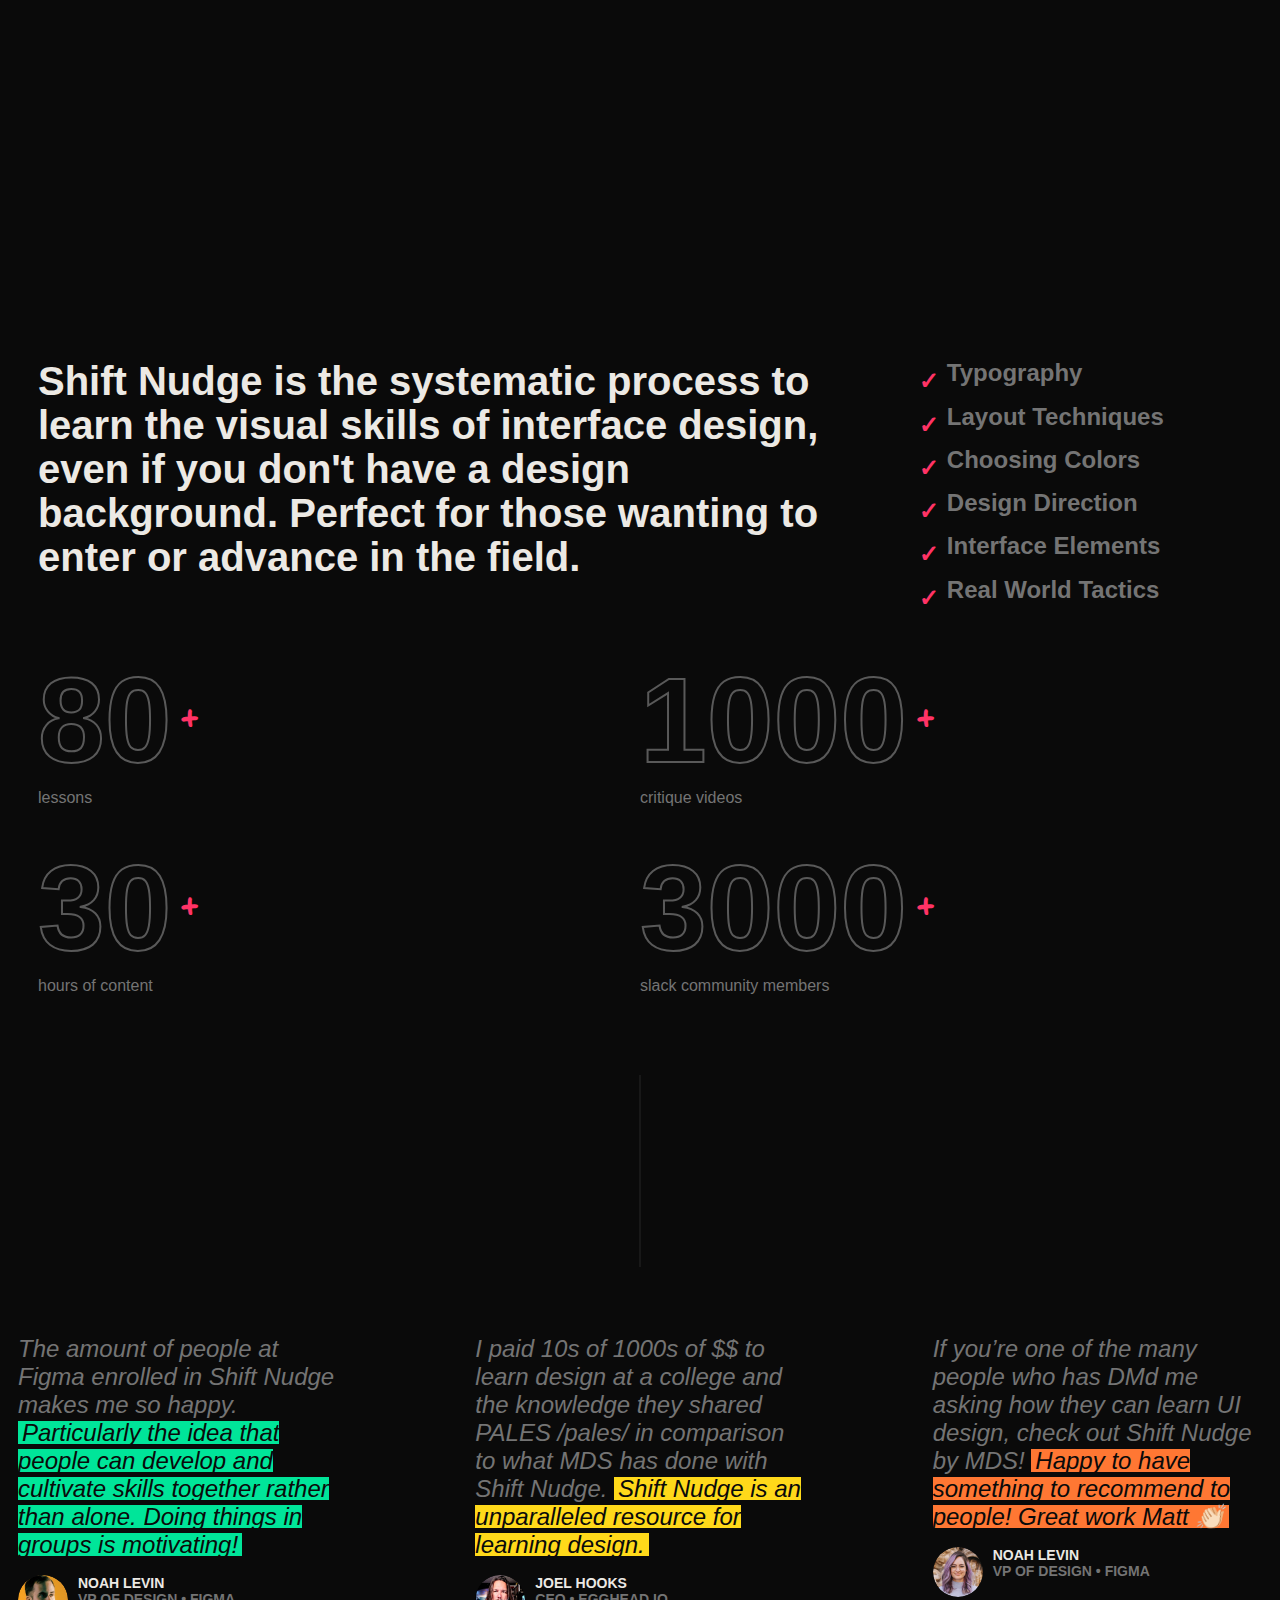
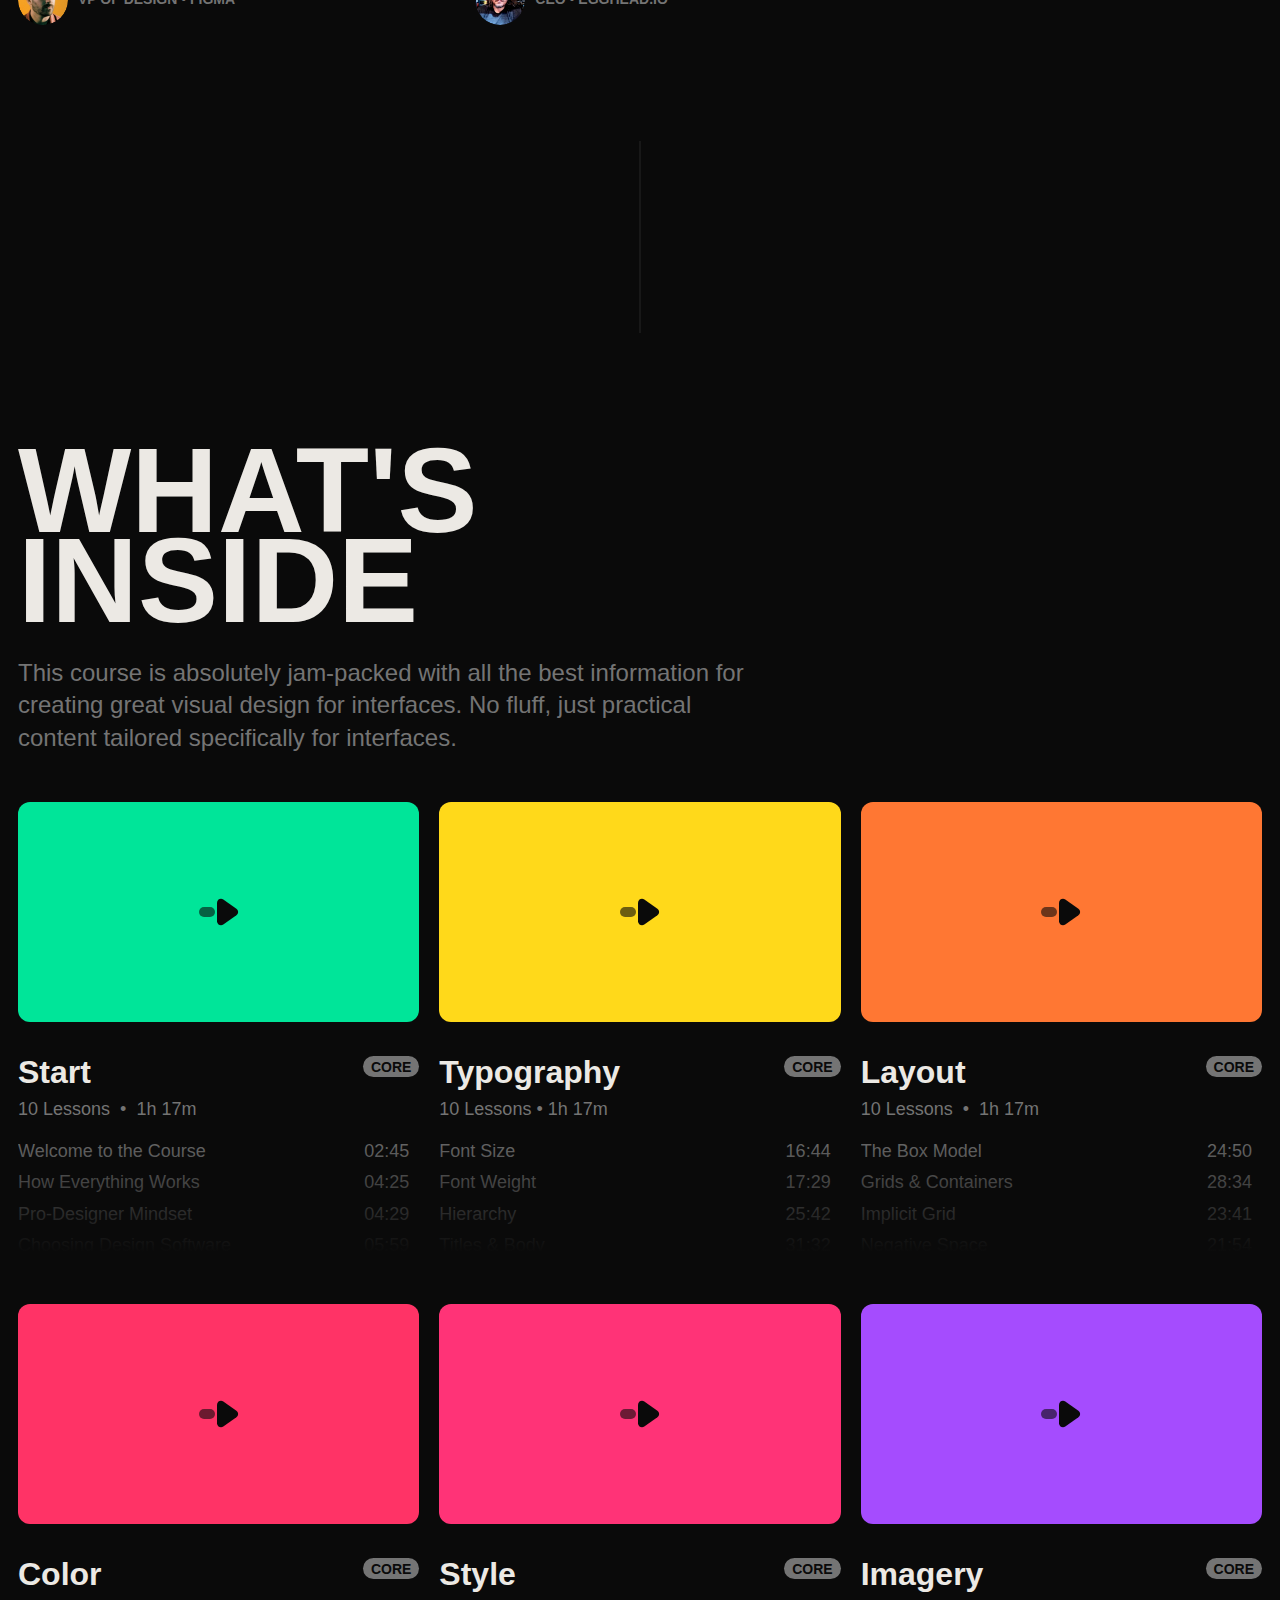
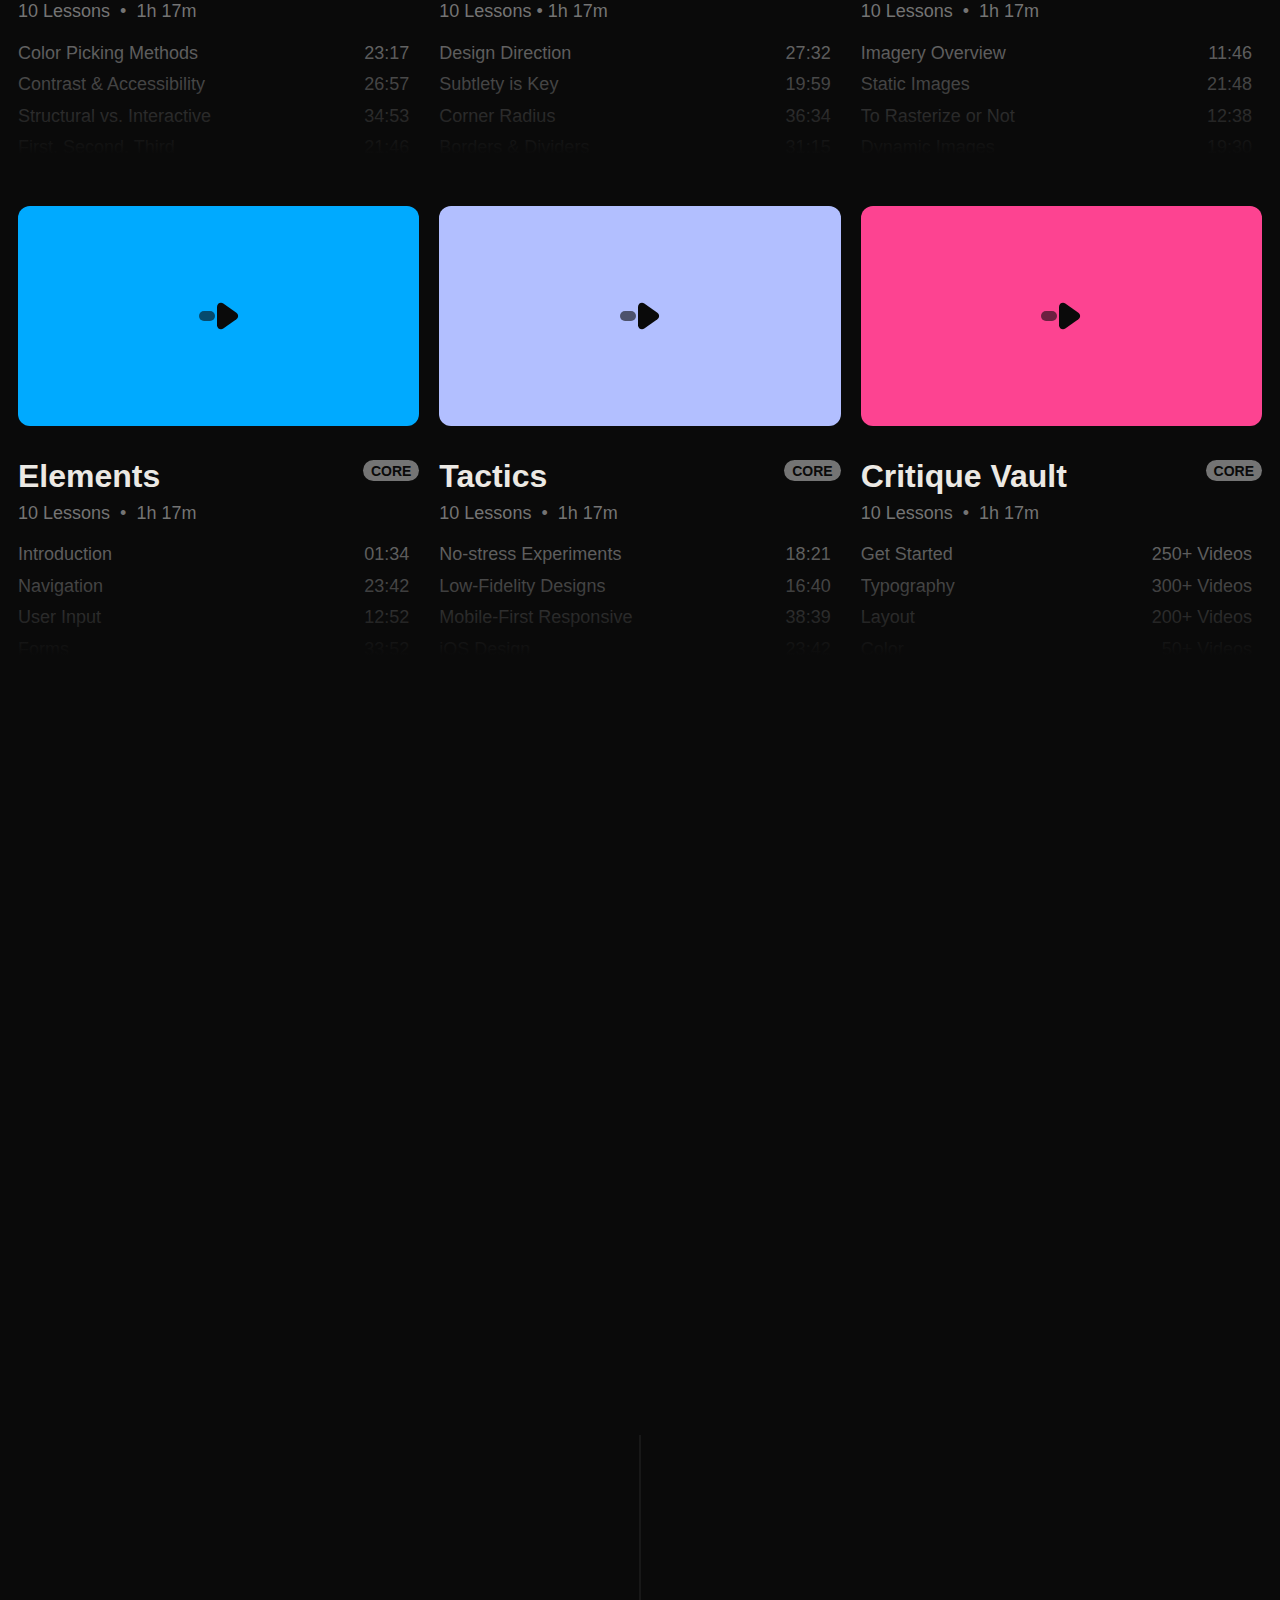
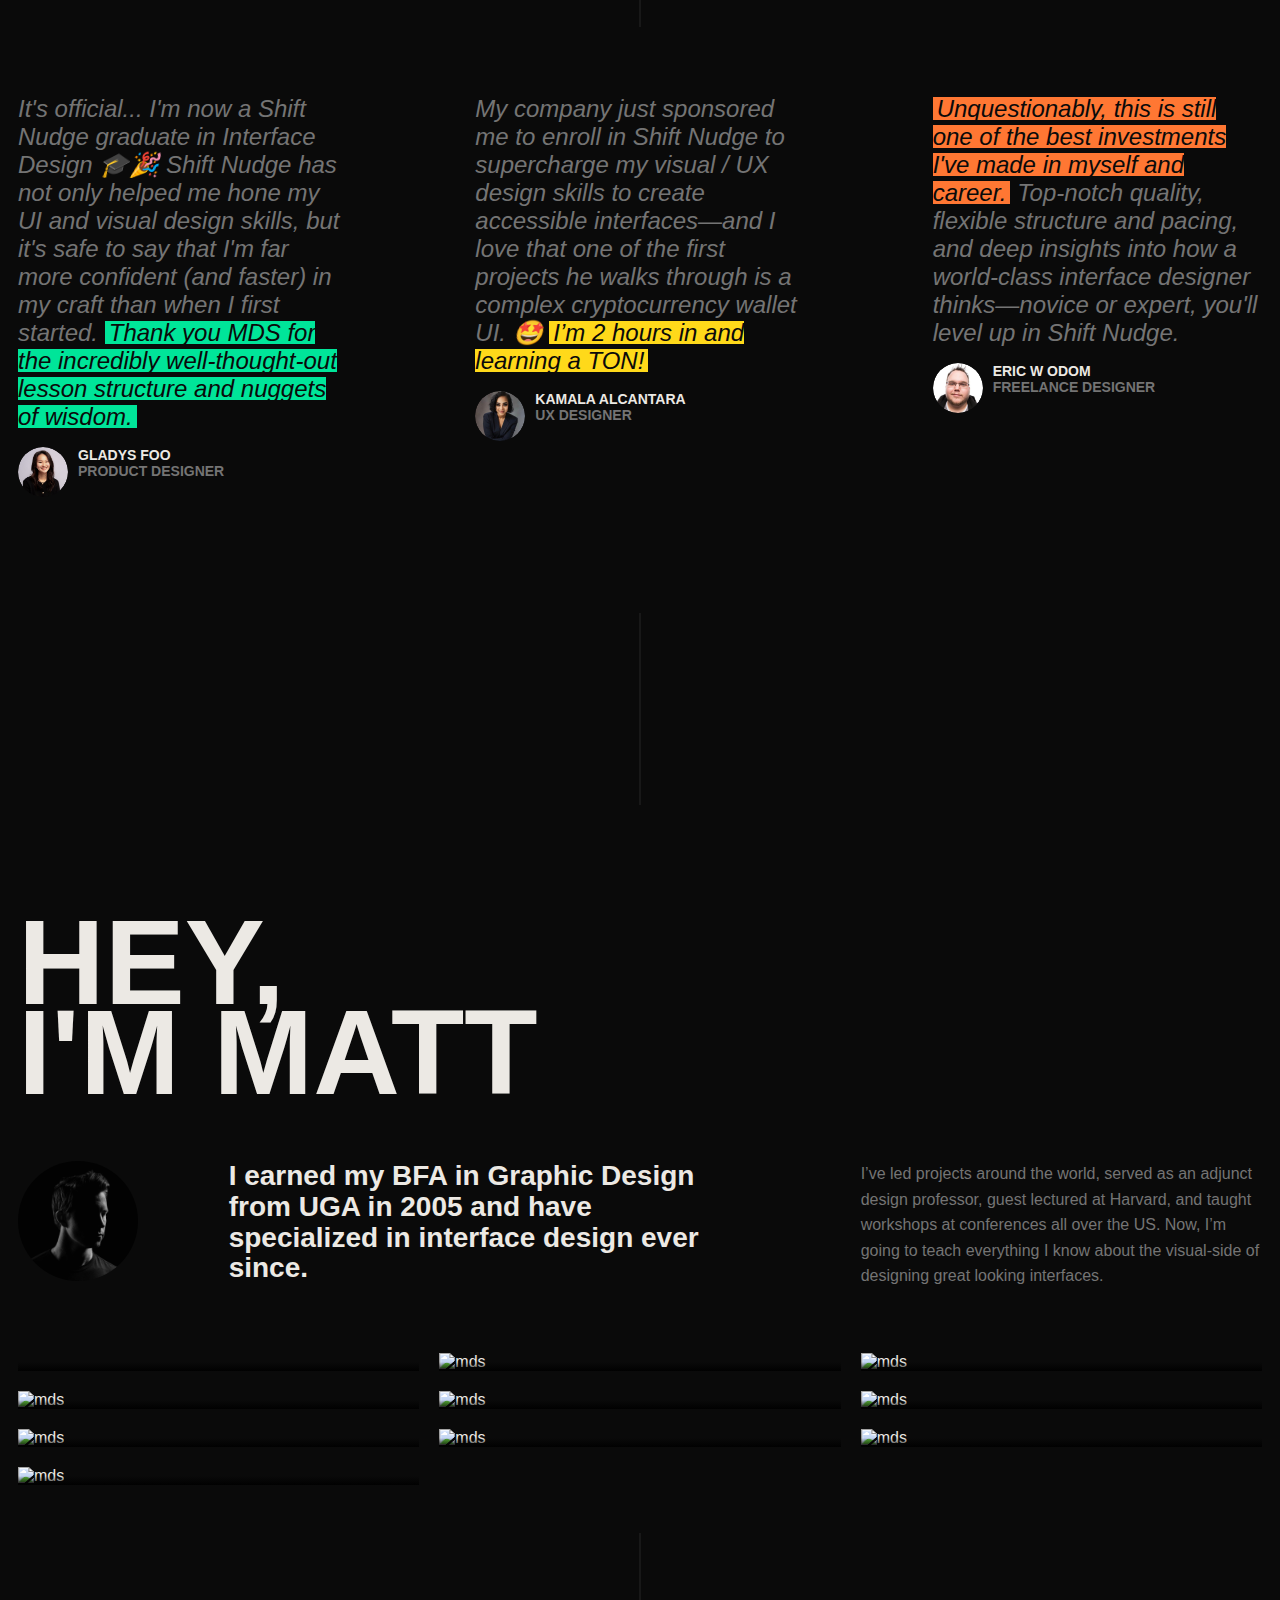
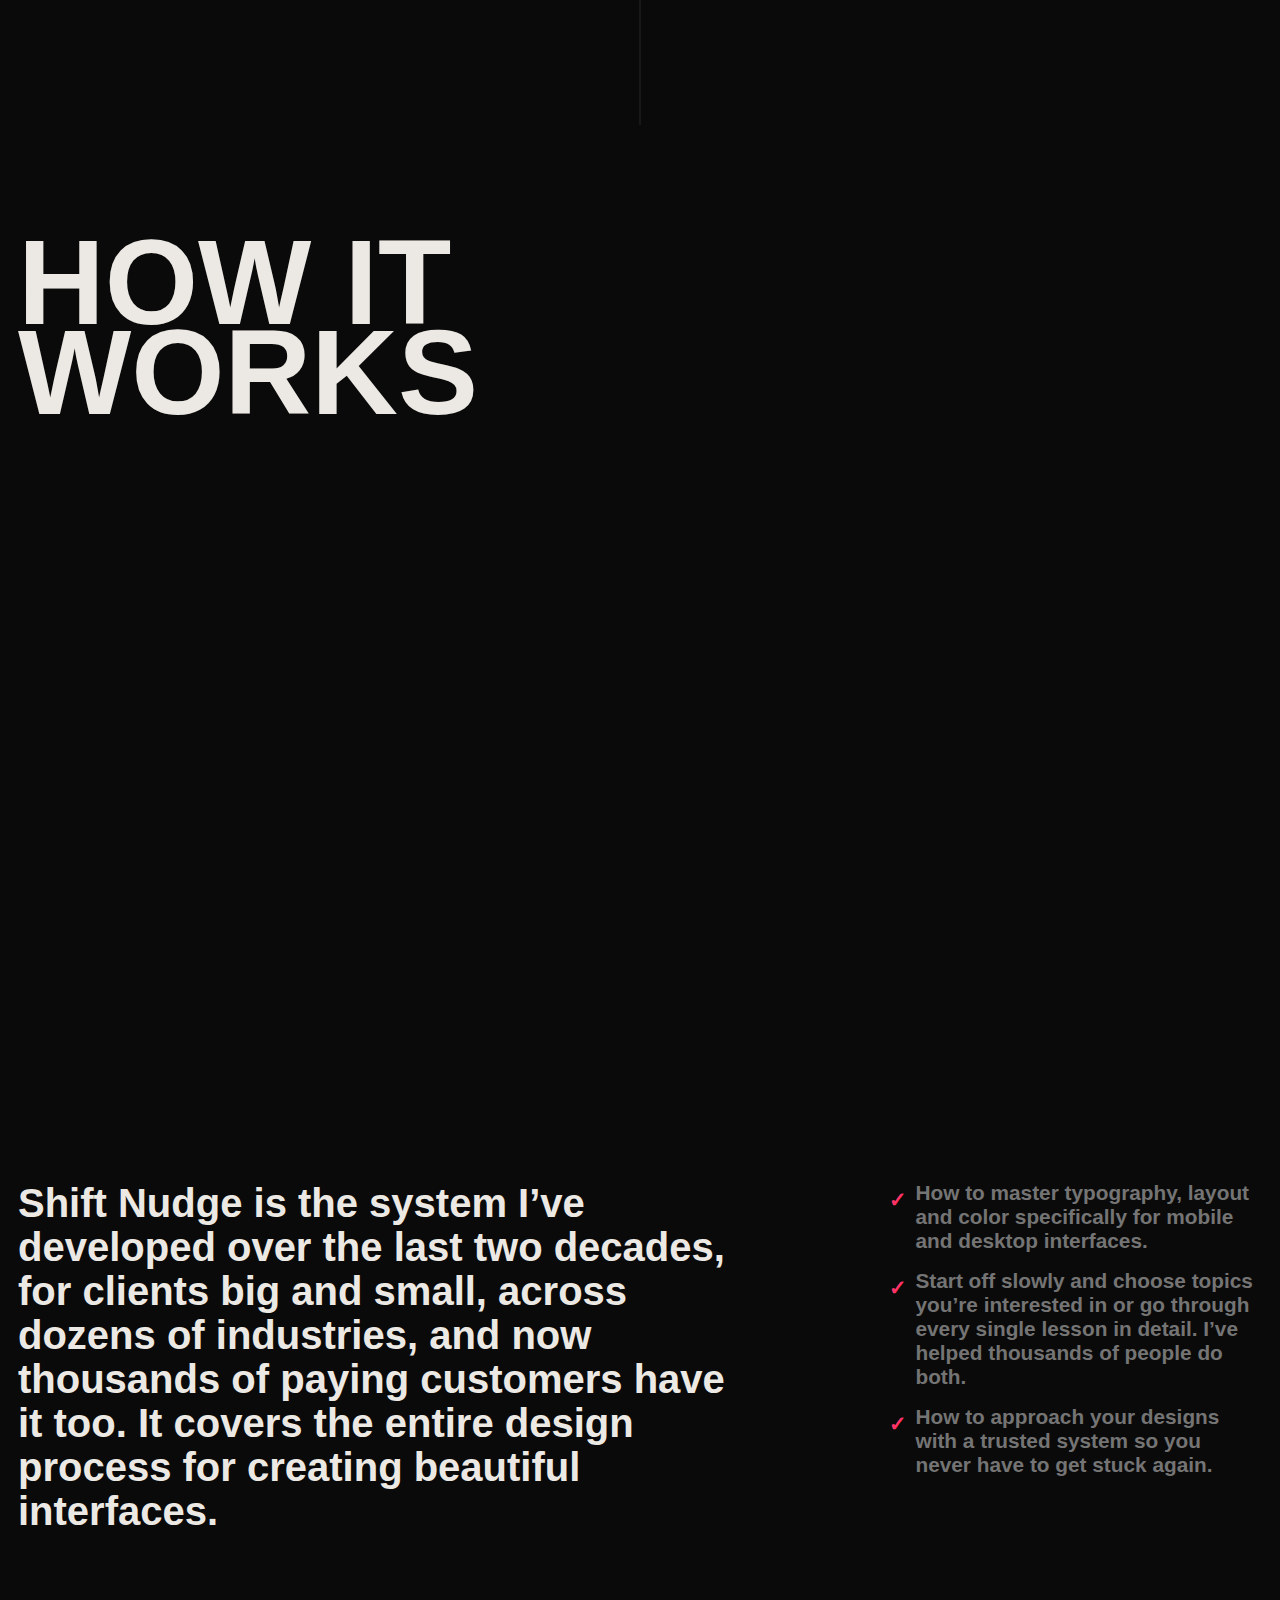
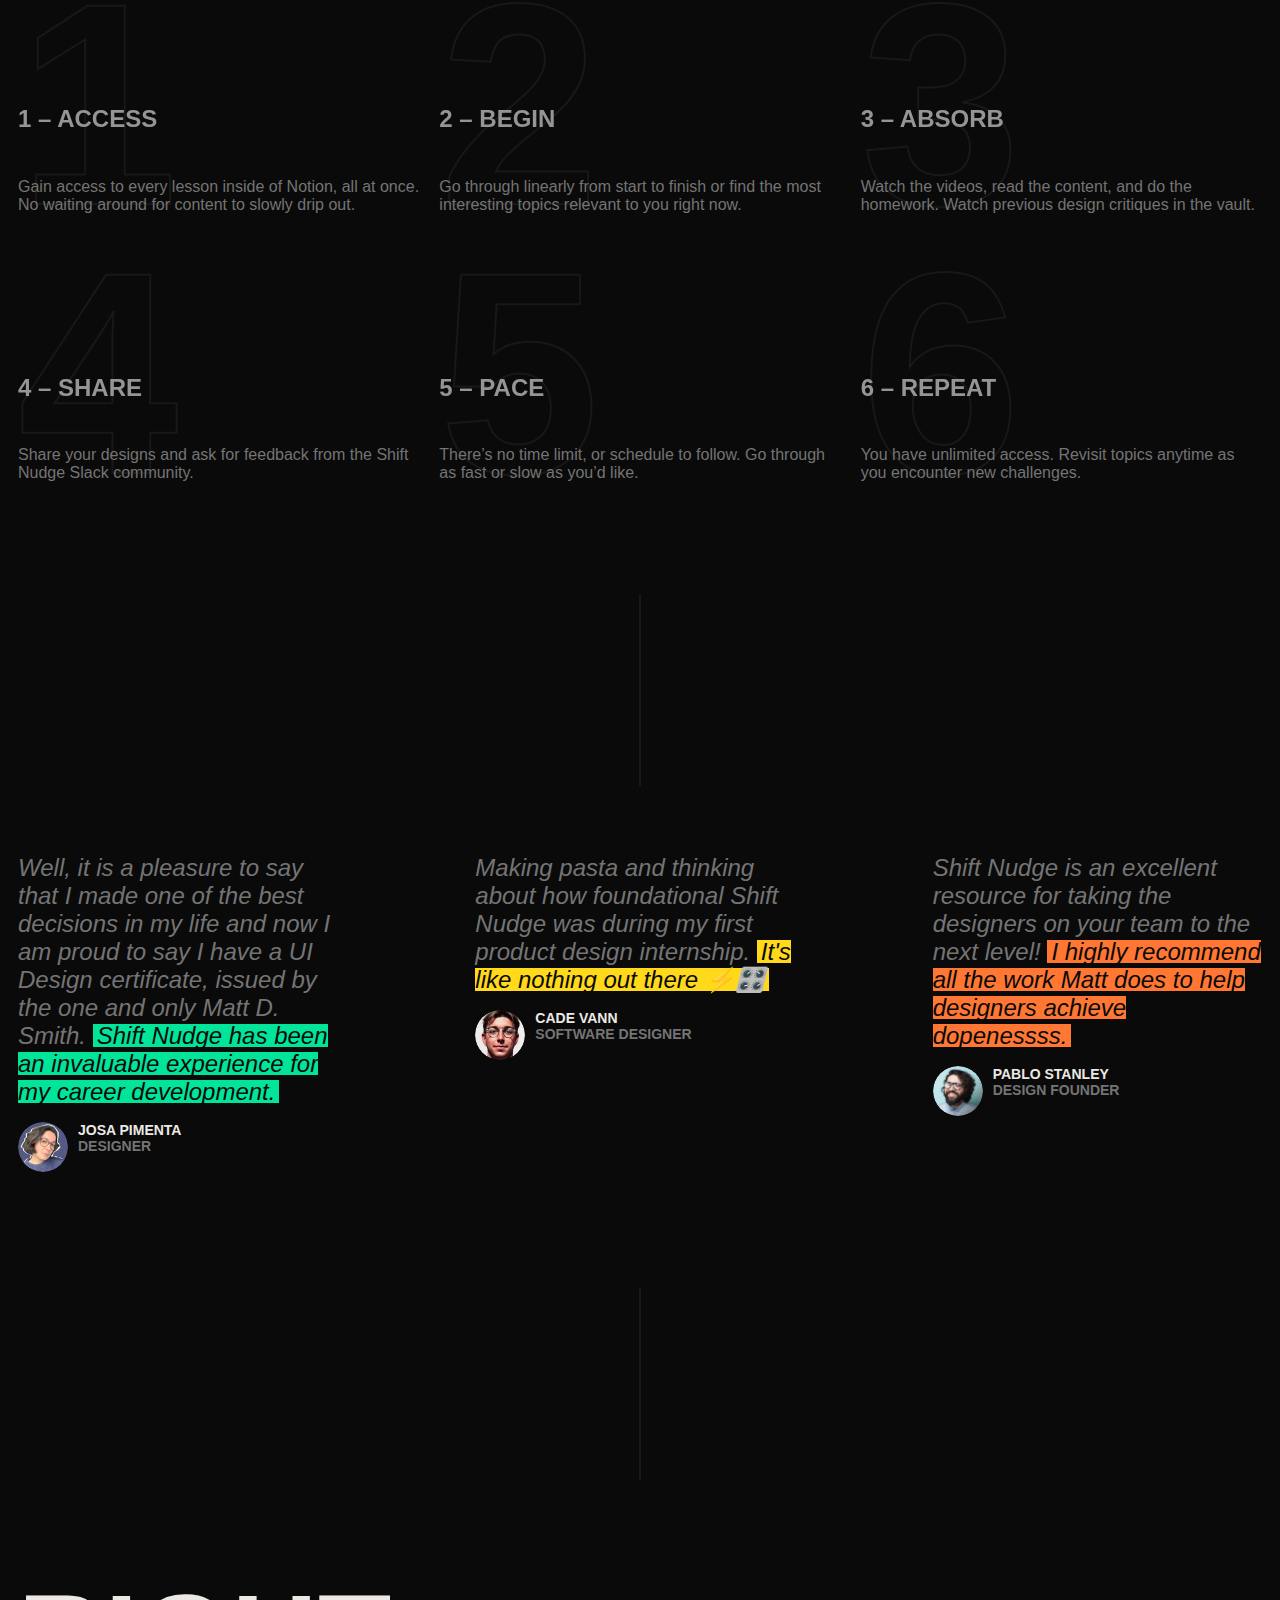
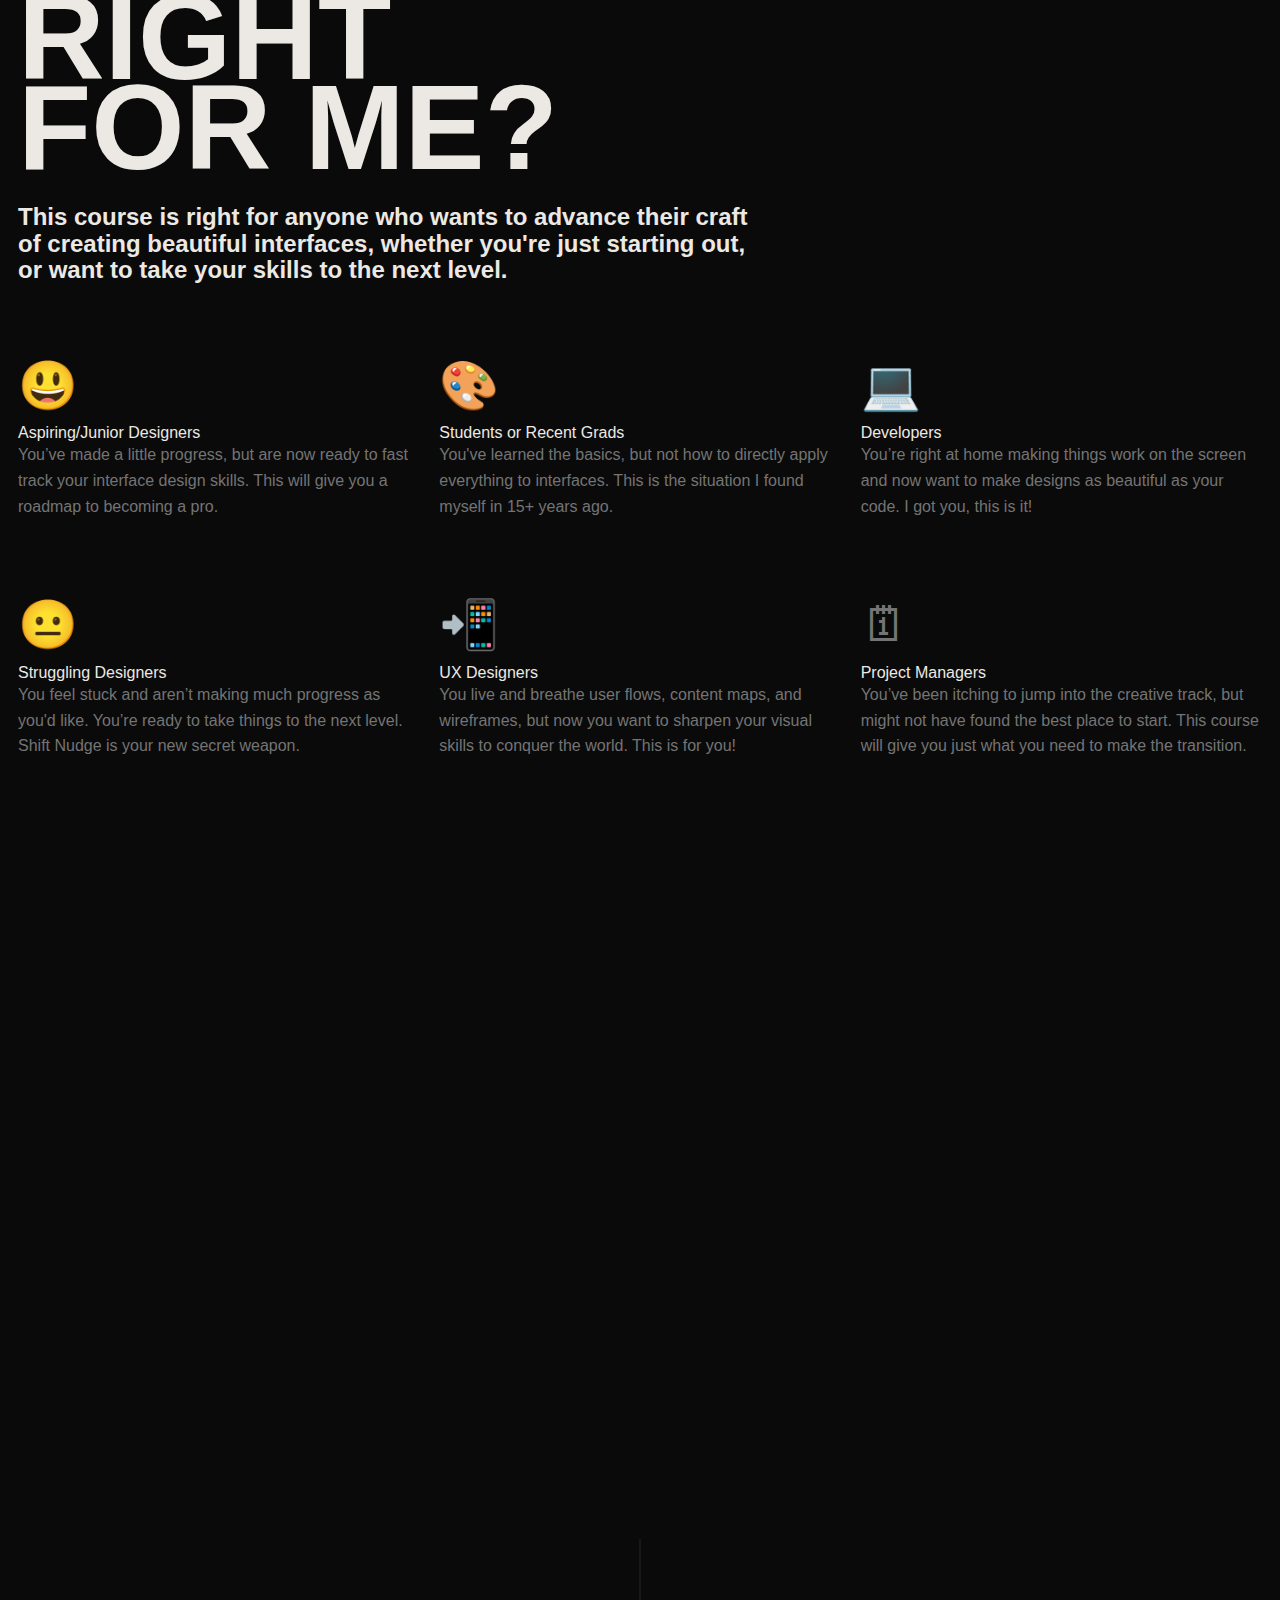
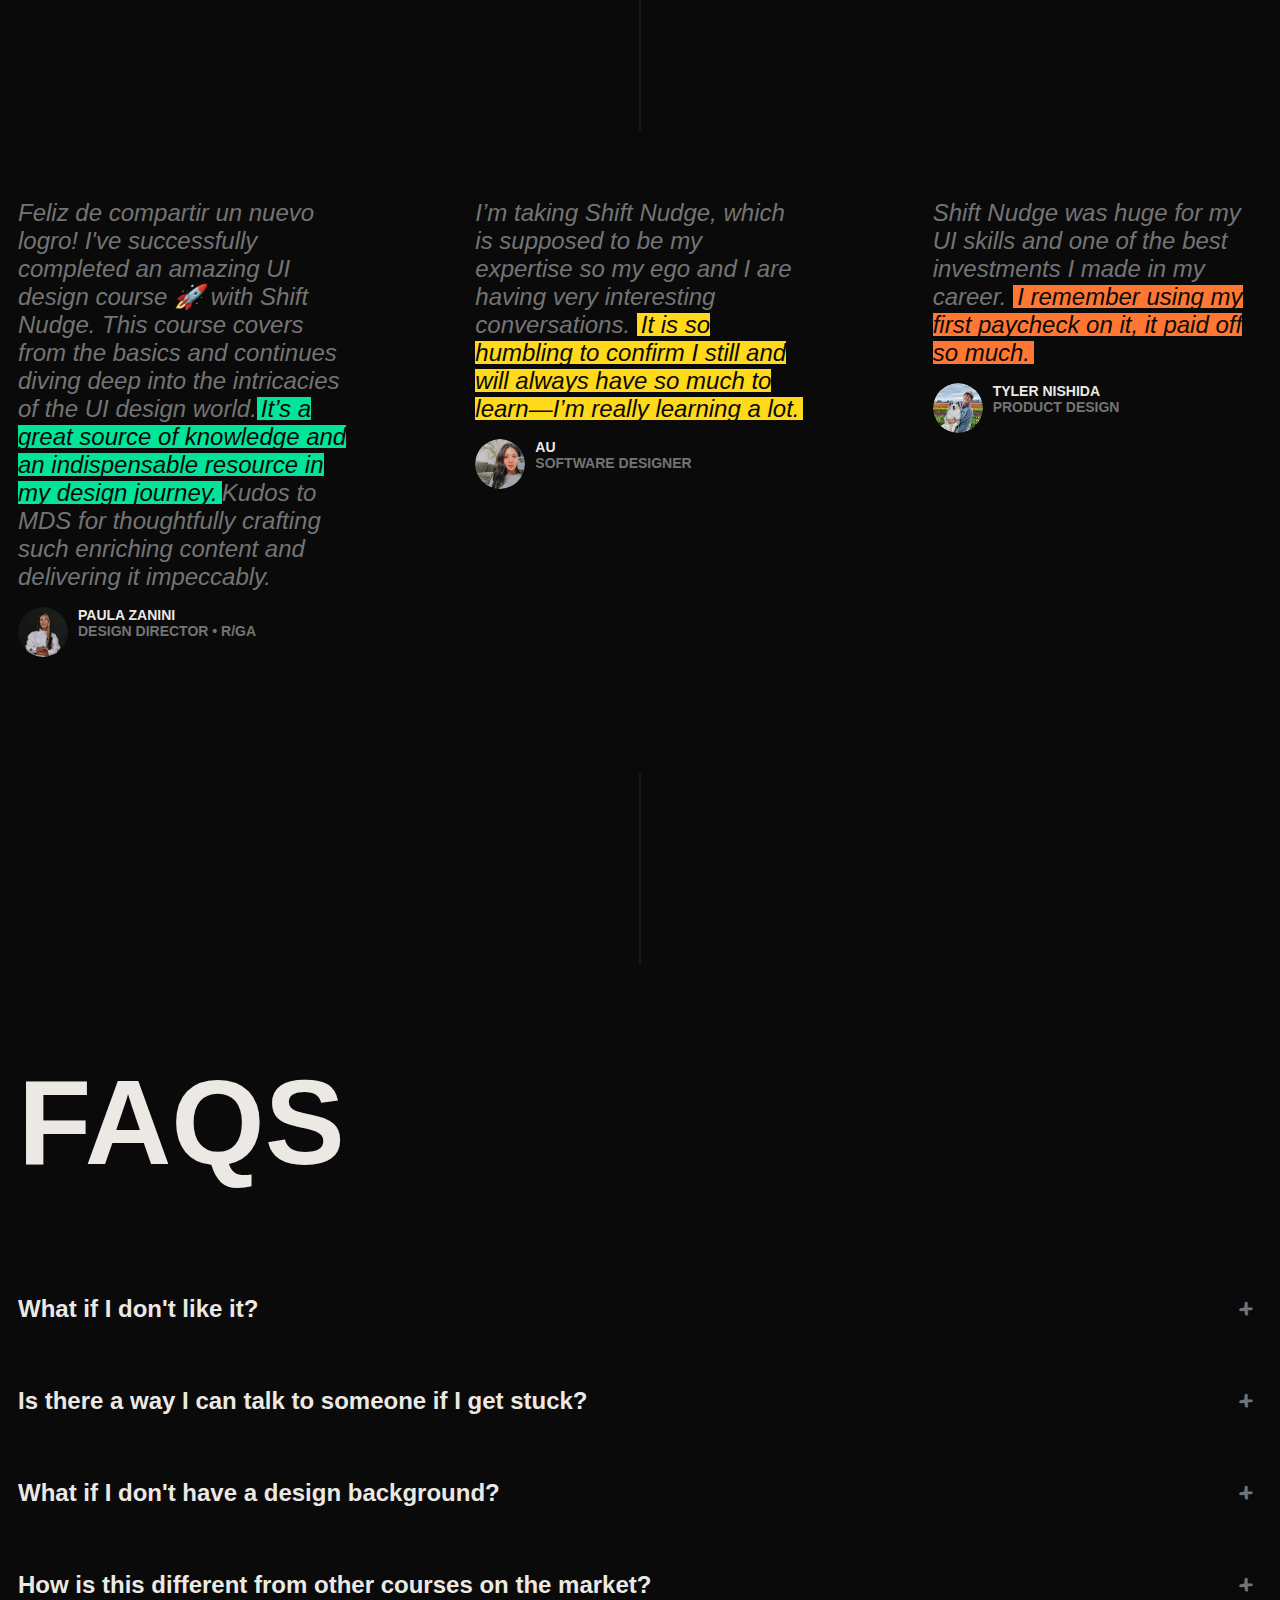
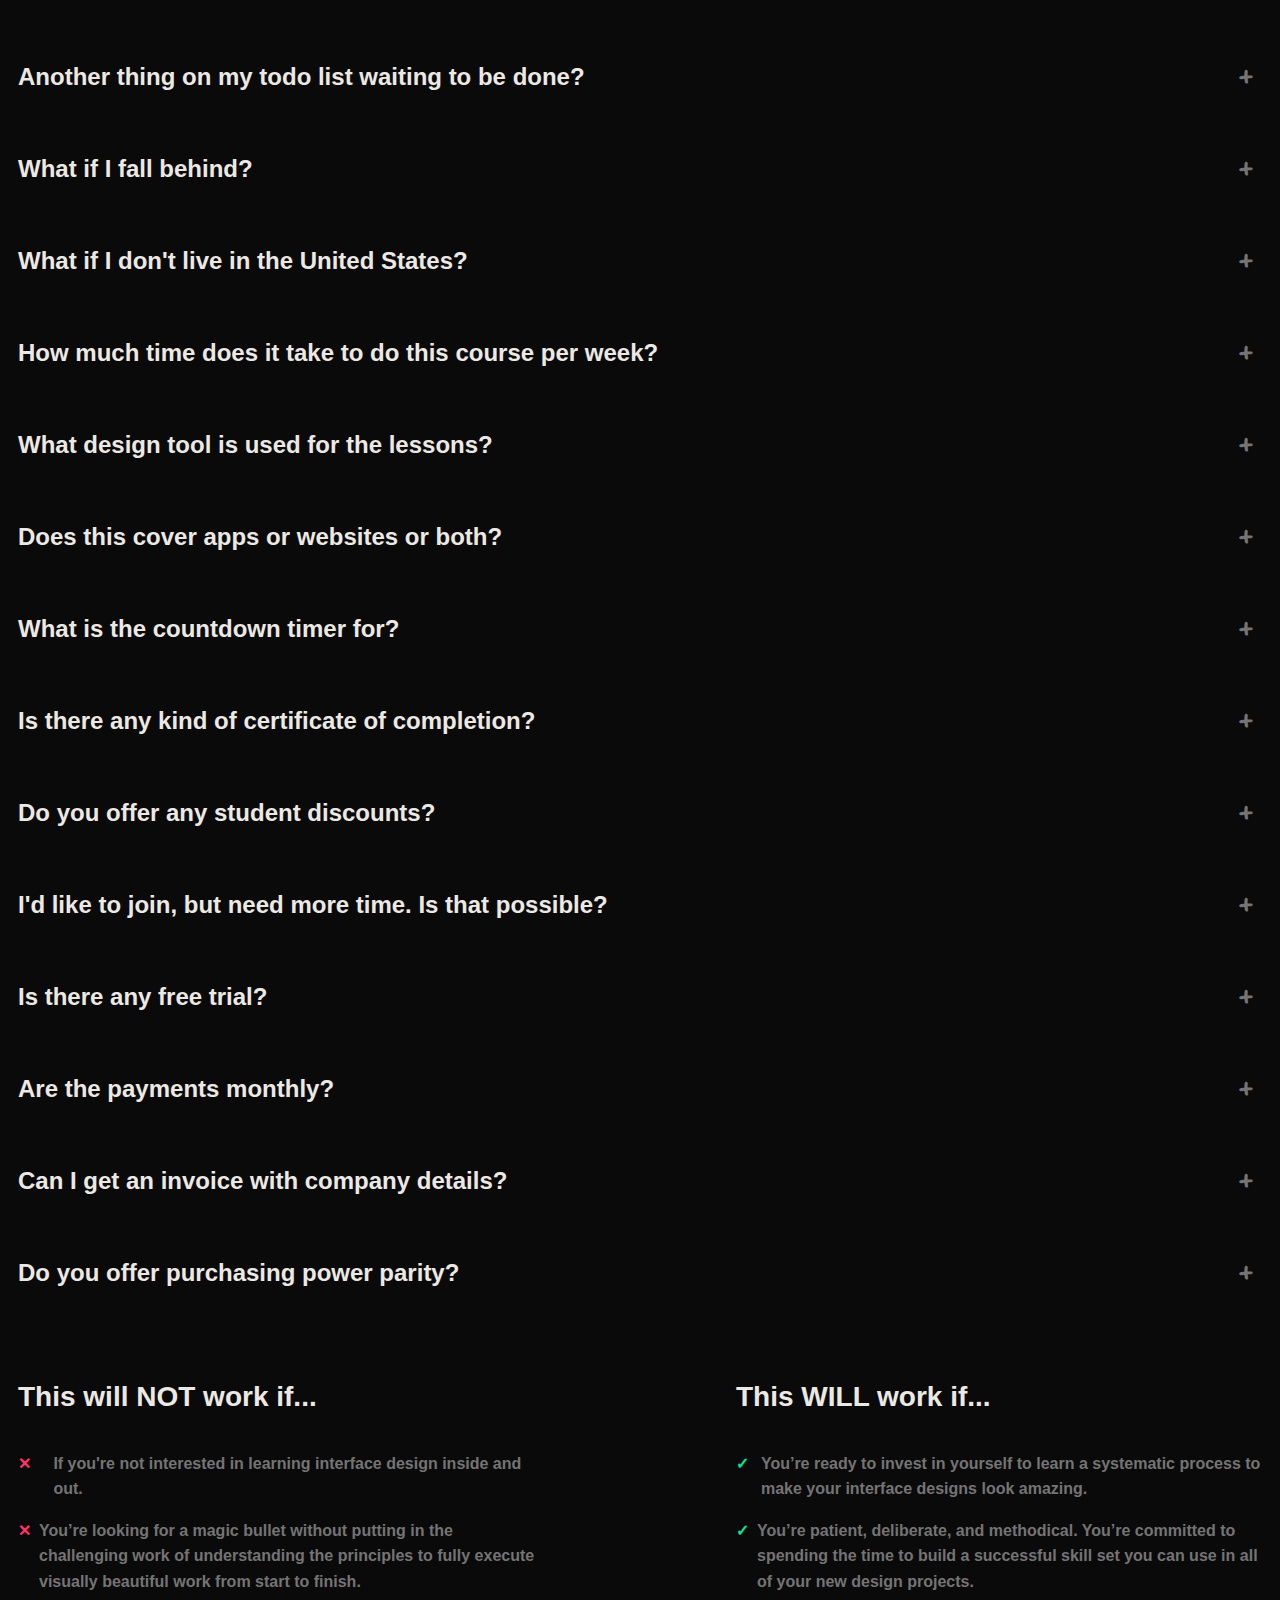
==== commit 033eac16: "Ultimo git push" ====
--- a/index.html
+++ b/index.html
@@ -31,6 +31,100 @@
                 <div class="linksNavbar">
                     <div id="teamPlans">Team Plans</div>
                     <div id="notify"><a href="#">Notify me</a></div>
+                </div>
+            </nav>
+            <nav class="container menu ">
+                <div class="menu-primary">
+                    <h5>Scroll To</h5>
+                    <ul>
+                        <li>
+                            <a href="#overview">Overview</a>
+                        </li>
+                        <li>
+                            <a href="#process">Process</a>
+                        </li>
+                        <li>
+                            <a href="#mds">Instructor</a>
+                        </li>
+                        <li>
+                            <a href="#join">Pricing</a>
+                        </li>
+                        <li>
+                            <a href="#faqs">FAQs</a>
+                        </li>
+                    </ul>
+                </div>
+                <div class="menu-secondary">
+                    <h5>Navigate To</h5>
+                    <ul>
+                        <li>
+                            <a href="#">Reviews</a>
+                        </li>
+                        <li>
+                            <a href="#">Team Plans</a>
+                        </li>
+                        <li>
+                            <a href="#">Enrollment</a>
+                        </li>
+                        <li>
+                            <a href="#">Upgrade</a>
+                        </li>
+                        <li>
+                            <a href="#">Refunds</a>
+                        </li>
+                    </ul>
+                </div>
+                <div class="menu-colors">
+                    <h5>Site Contrast Scores</h5>
+                    <ul>
+                        <li>
+                            <div class="color"></div>
+                            <p>11.39 <span>AAA</span></p>
+                        </li>
+                        <li>
+                            <div class="color"></div>
+                            <p>13.14 <span>AAA</span></p>
+                        </li>
+                        <li>
+                            <div class="color"></div>
+                            <p>7.48 <span>AAA</span></p>
+                        </li>
+                        <li>
+                            <div class="color"></div>
+                            <p>5.53 <span>AA</span></p>
+                        </li>
+                        <li>
+                            <div class="color"></div>
+                            <p>5.26 <span>AA</span></p>
+                        </li>
+                        <li>
+                            <div class="color"></div>
+                            <p>5.21 <span>AA</span></p>
+                        </li>
+                        <li>
+                            <div class="color"></div>
+                            <p>7.36 <span>AAA</span></p>
+                        </li>
+                        <li>
+                            <div class="color"></div>
+                            <p>12.91 <span>AAA</span></p>
+                        </li>
+                        <li>
+                            <div class="color"></div>
+                            <p>15.59 <span>AAA</span></p>
+                        </li>
+                        <li>
+                            <div class="color"></div>
+                            <p>9.1 <span>AAA</span></p>
+                        </li><li>
+                            <div class="color "></div>
+                            <p>4.52 <span>AA</span></p>
+                        </li>
+                        <li>
+                            <div class="color"></div>
+                            <p>3.0 <span>AA+</span></p>
+                        </li>
+                    </ul>
                 </div>
             </nav>
         </header>
@@ -210,7 +304,7 @@
                         specifically for interfaces.</p>
                 </div>
                 <div class="gridModules">
-                    <a href="#">
+                    <span class='aModules' href="#">
                         <div class="divContentModules">
                             <svg id="start" width="72" height="72"
                                 viewBox="0 0 72 72" fill="none"
@@ -249,8 +343,8 @@
                                 </ul>
                             </div>
                         </div>
-                    </a>
-                    <a href="#">
+                    </span>
+                    <span class='aModules' href="#">
                         <div class="divContentModules">
                             <svg id="start" width="72" height="72"
                                 viewBox="0 0 72 72" fill="none"
@@ -260,37 +354,51 @@
                             </svg>
                         </div>
                         <div class="contentModules">
-                            <h4>Start </h4>
+                            <h4>Typography </h4>
                             <div class="core">
                                 <p>Core</p>
                             </div>
-                            <p>10 Lessons <span>&nbsp;•&nbsp; 1h 17m</span></p>
+                            <p>10 Lessons <span>• 1h 17m</span></p>
                             <div class="listModules">
                                 <ul>
-                                    <li>Welcome to the Course
-                                        <time>02:45</time></li>
-                                    <li>How Everything Works
-                                        <time>04:25</time></li>
-                                    <li>Pro-Designer Mindset
-                                        <time>04:29</time></li>
-                                    <li>Choosing Design Software
-                                        <time>05:59</time></li>
-                                    <li>UX vs. UI<time>06:00</time></li>
-                                    <li>Design Process Overview
-                                        <time>16:55</time></li>
-                                    <li>Using Reference Material
-                                        <time>24:57</time></li>
-                                    <li>Quick Keys Fast Workflow
-                                        <time>03:35</time></li>
-                                    <li>Organizing Design Projects
-                                        <time>08:19</time></li>
-                                    <li>Figma Organization
-                                        <time>00:00</time></li>
+                                    <li>Font Size  
+                                        <time>16:44</time>
+                                    </li>
+                                    <li>Font Weight 
+                                        <time>17:29</time>
+                                    </li>
+                                    <li>Hierarchy 
+                                        <time>25:42</time>
+                                    </li>
+                                    <li>Titles &amp; Body 
+                                        <time>31:32</time>
+                                    </li>
+                                    <li>Callouts 
+                                        <time>17:52</time>
+                                    </li>
+                                    <li>Truncation 
+                                        <time>36:21</time>
+                                    </li>
+                                    <li>Text Style Definitions 
+                                        <time>27:53</time>
+                                    </li>
+                                    <li>Interactive Text 
+                                        <time>25:20</time>
+                                    </li>
+                                    <li>Combining Text&amp; Element 
+                                        <time>22:59</time>
+                                    </li>
+                                    <li>Start With System Fonts 
+                                        <time>28:04</time>
+                                    </li>
+                                    <li>Using Alternate Fonts 
+                                        <time>22:23</time>
+                                    </li>
                                 </ul>
                             </div>
                         </div>
-                    </a>
-                    <a href="#">
+                    </span>
+                    <span class='aModules' href="#">
                         <div class="divContentModules">
                             <svg id="start" width="72" height="72"
                                 viewBox="0 0 72 72" fill="none"
@@ -300,37 +408,35 @@
                             </svg>
                         </div>
                         <div class="contentModules">
-                            <h4>Start </h4>
+                            <h4>Layout </h4>
                             <div class="core">
                                 <p>Core</p>
                             </div>
                             <p>10 Lessons <span>&nbsp;•&nbsp; 1h 17m</span></p>
                             <div class="listModules">
                                 <ul>
-                                    <li>Welcome to the Course
-                                        <time>02:45</time></li>
-                                    <li>How Everything Works
-                                        <time>04:25</time></li>
-                                    <li>Pro-Designer Mindset
-                                        <time>04:29</time></li>
-                                    <li>Choosing Design Software
-                                        <time>05:59</time></li>
-                                    <li>UX vs. UI<time>06:00</time></li>
-                                    <li>Design Process Overview
-                                        <time>16:55</time></li>
-                                    <li>Using Reference Material
-                                        <time>24:57</time></li>
-                                    <li>Quick Keys Fast Workflow
-                                        <time>03:35</time></li>
-                                    <li>Organizing Design Projects
-                                        <time>08:19</time></li>
-                                    <li>Figma Organization
-                                        <time>00:00</time></li>
-                                </ul>
-                            </div>
-                        </div>
-                    </a>
-                    <a href="#">
+                                    <li>The Box Model 
+                                        <time>24:50</time>
+                                    </li><li>Grids &amp; Containers 
+                                        <time>28:34</time>
+                                    </li>
+                                    <li>Implicit Grid 
+                                        <time>23:41</time>
+                                    </li>
+                                    <li>Negative Space 
+                                        <time>21:54</time>
+                                    </li>
+                                    <li>Alignment 
+                                        <time>12:40</time>
+                                    </li>
+                                    <li>Optics vs. Math 
+                                        <time>24:49</time>
+                                    </li>
+                                    <li>High &amp; Low Density <time>28:18</time></li><li>Scale, Weight, &amp; Hierarchy <time>22:07</time></li><li>Affordance <time>19:25</time></li><li>Interactive Layouts <time>26:22</time></li></ul>
+                            </div>
+                        </div>
+                    </span>
+                    <span class='aModules' href="#">
                         <div class="divContentModules">
                             <svg id="start" width="72" height="72"
                                 viewBox="0 0 72 72" fill="none"
@@ -340,37 +446,17 @@
                             </svg>
                         </div>
                         <div class="contentModules">
-                            <h4>Start </h4>
+                            <h4>Color </h4>
                             <div class="core">
                                 <p>Core</p>
                             </div>
                             <p>10 Lessons <span>&nbsp;•&nbsp; 1h 17m</span></p>
                             <div class="listModules">
-                                <ul>
-                                    <li>Welcome to the Course
-                                        <time>02:45</time></li>
-                                    <li>How Everything Works
-                                        <time>04:25</time></li>
-                                    <li>Pro-Designer Mindset
-                                        <time>04:29</time></li>
-                                    <li>Choosing Design Software
-                                        <time>05:59</time></li>
-                                    <li>UX vs. UI<time>06:00</time></li>
-                                    <li>Design Process Overview
-                                        <time>16:55</time></li>
-                                    <li>Using Reference Material
-                                        <time>24:57</time></li>
-                                    <li>Quick Keys Fast Workflow
-                                        <time>03:35</time></li>
-                                    <li>Organizing Design Projects
-                                        <time>08:19</time></li>
-                                    <li>Figma Organization
-                                        <time>00:00</time></li>
-                                </ul>
-                            </div>
-                        </div>
-                    </a>
-                    <a href="#">
+                                <ul><li>Color Picking Methods <time>23:17</time></li><li>Contrast &amp; Accessibility <time>26:57</time></li><li>Structural vs. Interactive <time>34:53</time></li><li>First, Second, Third <time>21:46</time></li><li>Strategic Definitions <time>16:58</time></li><li>Amount &amp; Modification <time>23:37</time></li><li>Gradients <time>31:49</time></li><li>Nifty Shades of Grey <time>14:13</time></li><li>White &amp; Almost White <time>25:20</time></li><li>Secrets of Dark UI <time>14:38</time></li></ul>
+                            </div>
+                        </div>
+                    </span>
+                    <span class='aModules' href="#">
                         <div class="divContentModules">
                             <svg id="start" width="72" height="72"
                                 viewBox="0 0 72 72" fill="none"
@@ -380,37 +466,17 @@
                             </svg>
                         </div>
                         <div class="contentModules">
-                            <h4>Start </h4>
+                            <h4>Style </h4>
                             <div class="core">
                                 <p>Core</p>
                             </div>
                             <p>10 Lessons <span> • 1h 17m</span></p>
                             <div class="listModules">
-                                <ul>
-                                    <li>Welcome to the Course
-                                        <time>02:45</time></li>
-                                    <li>How Everything Works
-                                        <time>04:25</time></li>
-                                    <li>Pro-Designer Mindset
-                                        <time>04:29</time></li>
-                                    <li>Choosing Design Software
-                                        <time>05:59</time></li>
-                                    <li>UX vs. UI<time>06:00</time></li>
-                                    <li>Design Process Overview
-                                        <time>16:55</time></li>
-                                    <li>Using Reference Material
-                                        <time>24:57</time></li>
-                                    <li>Quick Keys Fast Workflow
-                                        <time>03:35</time></li>
-                                    <li>Organizing Design Projects
-                                        <time>08:19</time></li>
-                                    <li>Figma Organization
-                                        <time>00:00</time></li>
-                                </ul>
-                            </div>
-                        </div>
-                    </a>
-                    <a href="#">
+                                <ul><li>Design Direction <time>27:32</time></li><li>Subtlety is Key <time>19:59</time></li><li>Corner Radius <time>36:34</time></li><li>Borders &amp; Dividers <time>31:15</time></li><li>Depth, Lighting and Shadow <time>27:30</time></li><li>Opacity &amp; Blur <time>24:18</time></li><li>Deconstructing Styles <time>73:08</time></li><li>Button Styles <time>23:04</time></li><li>Marketing Site Style <time>21:41</time></li><li>Form vs. Function <time>21:53</time></li></ul>
+                            </div>
+                        </div>
+                    </span>
+                    <span class='aModules' href="#">
                         <div class="divContentModules">
                             <svg id="start" width="72" height="72"
                                 viewBox="0 0 72 72" fill="none"
@@ -420,37 +486,17 @@
                             </svg>
                         </div>
                         <div class="contentModules">
-                            <h4>Start </h4>
+                            <h4>Imagery </h4>
                             <div class="core">
                                 <p>Core</p>
                             </div>
                             <p>10 Lessons <span>&nbsp;•&nbsp; 1h 17m</span></p>
                             <div class="listModules">
-                                <ul>
-                                    <li>Welcome to the Course
-                                        <time>02:45</time></li>
-                                    <li>How Everything Works
-                                        <time>04:25</time></li>
-                                    <li>Pro-Designer Mindset
-                                        <time>04:29</time></li>
-                                    <li>Choosing Design Software
-                                        <time>05:59</time></li>
-                                    <li>UX vs. UI<time>06:00</time></li>
-                                    <li>Design Process Overview
-                                        <time>16:55</time></li>
-                                    <li>Using Reference Material
-                                        <time>24:57</time></li>
-                                    <li>Quick Keys Fast Workflow
-                                        <time>03:35</time></li>
-                                    <li>Organizing Design Projects
-                                        <time>08:19</time></li>
-                                    <li>Figma Organization
-                                        <time>00:00</time></li>
-                                </ul>
-                            </div>
-                        </div>
-                    </a>
-                    <a href="#">
+                                <ul><li>Imagery Overview <time>11:46</time></li><li>Static Images <time>21:48</time></li><li>To Rasterize or Not <time>12:38</time></li><li>Dynamic Images <time>19:30</time></li><li>Blend Modes <time>18:23</time></li><li>Photo Manipulation <time>26:46</time></li><li>Resourceful Assets <time>17:42</time></li><li>Creating Icons <time>24:01</time></li><li>Using Icons <time>25:20</time></li><li>Simple Illustrations <time>29:32</time></li><li>App Icons <time>12:45</time></li></ul>
+                            </div>
+                        </div>
+                    </span>
+                    <span class='aModules' href="#">
                         <div class="divContentModules">
                             <svg id="start" width="72" height="72"
                                 viewBox="0 0 72 72" fill="none"
@@ -460,37 +506,17 @@
                             </svg>
                         </div>
                         <div class="contentModules">
-                            <h4>Start </h4>
+                            <h4>Elements </h4>
                             <div class="core">
                                 <p>Core</p>
                             </div>
                             <p>10 Lessons <span>&nbsp;•&nbsp; 1h 17m</span></p>
                             <div class="listModules">
-                                <ul>
-                                    <li>Welcome to the Course
-                                        <time>02:45</time></li>
-                                    <li>How Everything Works
-                                        <time>04:25</time></li>
-                                    <li>Pro-Designer Mindset
-                                        <time>04:29</time></li>
-                                    <li>Choosing Design Software
-                                        <time>05:59</time></li>
-                                    <li>UX vs. UI<time>06:00</time></li>
-                                    <li>Design Process Overview
-                                        <time>16:55</time></li>
-                                    <li>Using Reference Material
-                                        <time>24:57</time></li>
-                                    <li>Quick Keys Fast Workflow
-                                        <time>03:35</time></li>
-                                    <li>Organizing Design Projects
-                                        <time>08:19</time></li>
-                                    <li>Figma Organization
-                                        <time>00:00</time></li>
-                                </ul>
-                            </div>
-                        </div>
-                    </a>
-                    <a href="#">
+                                <ul><li>Introduction <time>01:34</time></li><li>Navigation <time>23:42</time></li><li>User Input <time>12:52</time></li><li>Forms <time>33:52</time></li><li>Profile <time>18:38</time></li><li>Settings <time>16:52</time></li><li>Lists &amp; Cards <time>15:49</time></li><li>Detail Screens <time>12:51</time></li><li>Sorting &amp; Filtering <time>18:58</time></li><li>Modals <time>13:58</time></li><li>Tables <time>27:14</time></li><li>Design Systems <time>41:29</time></li></ul>
+                            </div>
+                        </div>
+                    </span>
+                    <span class='aModules' href="#">
                         <div class="divContentModules">
                             <svg id="start" width="72" height="72"
                                 viewBox="0 0 72 72" fill="none"
@@ -500,37 +526,17 @@
                             </svg>
                         </div>
                         <div class="contentModules">
-                            <h4>Start </h4>
+                            <h4>Tactics </h4>
                             <div class="core">
                                 <p>Core</p>
                             </div>
                             <p>10 Lessons <span>&nbsp;•&nbsp; 1h 17m</span></p>
                             <div class="listModules">
-                                <ul>
-                                    <li>Welcome to the Course
-                                        <time>02:45</time></li>
-                                    <li>How Everything Works
-                                        <time>04:25</time></li>
-                                    <li>Pro-Designer Mindset
-                                        <time>04:29</time></li>
-                                    <li>Choosing Design Software
-                                        <time>05:59</time></li>
-                                    <li>UX vs. UI<time>06:00</time></li>
-                                    <li>Design Process Overview
-                                        <time>16:55</time></li>
-                                    <li>Using Reference Material
-                                        <time>24:57</time></li>
-                                    <li>Quick Keys Fast Workflow
-                                        <time>03:35</time></li>
-                                    <li>Organizing Design Projects
-                                        <time>08:19</time></li>
-                                    <li>Figma Organization
-                                        <time>00:00</time></li>
-                                </ul>
-                            </div>
-                        </div>
-                    </a>
-                    <a href="#">
+                                <ul><li>No-stress Experiments <time>18:21</time></li><li>Low-Fidelity Designs <time>16:40</time></li><li>Mobile-First Responsive <time>38:39</time></li><li>iOS Design <time>23:42</time></li><li>Material Design <time>09:50</time></li><li>Design Doc Organization <time>22:28</time></li><li>Leading Design Reviews <time>20:07</time></li><li>Prototyping <time>01:11</time></li><li>Developer Handoff <time>17:22</time></li><li>Pricing &amp; Getting Work <time>24:39</time></li><li>Bonus: Figma Variants <time>16:43</time></li></ul>
+                            </div>
+                        </div>
+                    </span>
+                    <span class='aModules' href="#">
                         <div class="divContentModules">
                             <svg id="start" width="72" height="72"
                                 viewBox="0 0 72 72" fill="none"
@@ -540,36 +546,16 @@
                             </svg>
                         </div>
                         <div class="contentModules">
-                            <h4>Start </h4>
+                            <h4>Critique Vault </h4>
                             <div class="core">
                                 <p>Core</p>
                             </div>
                             <p>10 Lessons <span>&nbsp;•&nbsp; 1h 17m</span></p>
                             <div class="listModules">
-                                <ul>
-                                    <li>Welcome to the Course
-                                        <time>02:45</time></li>
-                                    <li>How Everything Works
-                                        <time>04:25</time></li>
-                                    <li>Pro-Designer Mindset
-                                        <time>04:29</time></li>
-                                    <li>Choosing Design Software
-                                        <time>05:59</time></li>
-                                    <li>UX vs. UI<time>06:00</time></li>
-                                    <li>Design Process Overview
-                                        <time>16:55</time></li>
-                                    <li>Using Reference Material
-                                        <time>24:57</time></li>
-                                    <li>Quick Keys Fast Workflow
-                                        <time>03:35</time></li>
-                                    <li>Organizing Design Projects
-                                        <time>08:19</time></li>
-                                    <li>Figma Organization
-                                        <time>00:00</time></li>
-                                </ul>
-                            </div>
-                        </div>
-                    </a>
+                                <ul><li>Get Started <time>250+ Videos</time></li><li>Typography <time>300+ Videos</time></li><li>Layout <time>200+ Videos</time></li><li>Color <time>50+ Videos</time></li><li>Style <time>15+ Videos</time></li><li>Imagery <time>10+ Videos</time></li><li>Elements <time>10+ Videos</time></li><li>Tactics <time>5+ Videos</time></li><li>Slack Reviews <time>Ongoing</time></li></ul>
+                            </div>
+                        </div>
+                    </span>
                     
 
                 </div>
@@ -624,7 +610,7 @@
 
             </section>
             <hr>
-            <section class="container ">
+            <section class="container" id="mds">
                 <div class="titleModules">
                     <h2>Hey,  <br> I'm Matt</h2>
                 </div>
@@ -702,7 +688,7 @@
                 </div>
             </section>
             <hr>
-            <section class="container">
+            <section class="container" id="process">
                 <div class="titleModules">
                     <h2>How it  <br> works</h2>
                 </div>
@@ -892,7 +878,7 @@
 
             </section>
             <hr>
-            <section class="container faqs">
+            <section class="container faqs" id="faqs">
                 <div class="titleModules">
                     <h2>FAQs</h2>
                     <div class="faq-grid">
@@ -1142,11 +1128,173 @@
                     <h2>Pro</h2>
                     <p>As a PRO member, you'll get access to regular LIVE workshops with MDS, plus access to the full catalog of previous workshops. The perfect chance to get design feedback and ask questions along the way.</p>
                 </div>
-            </section>
+                <div class="section-mouse">
+                    <div class="mouse">
+                        <div class="arrow">
+                            <svg class="svg" width="26" height="26" viewBox="0 0 26 26" fill="none" xmlns="http://www.w3.org/2000/svg">
+                                <g class="g">
+                                    <path d="M5.09904 5.46065C4.61252 4.0011 6.00109 2.61252 7.46065 3.09904L19.7226 7.18634C21.0393 7.62524 21.4337 9.29634 20.4523 10.2777L12.2777 18.4523C11.2963 19.4337 9.62524 19.0393 9.18634 17.7226L5.09904 5.46065Z" fill="currentColor"></path>
+                                </g>
+                            </svg>
+                        </div>
+                        <p class="nametag">User</p>
+                    </div>
+                    <div class="mouse">
+                        <div class="arrow">
+                            <svg width="26" height="26" viewBox="0 0 26 26" fill="none" xmlns="http://www.w3.org/2000/svg">
+                                <g>
+                                    <path d="M5.09904 5.46065C4.61252 4.0011 6.00109 2.61252 7.46065 3.09904L19.7226 7.18634C21.0393 7.62524 21.4337 9.29634 20.4523 10.2777L12.2777 18.4523C11.2963 19.4337 9.62524 19.0393 9.18634 17.7226L5.09904 5.46065Z" fill="currentColor"></path>
+                                </g>
+                            </svg>
+                        </div>
+                        <p class="nametag">group</p>
+                    </div>
+                    <div class="mouse">
+                        <div class="arrow">
+                            <svg width="26" height="26" viewBox="0 0 26 26" fill="none" xmlns="http://www.w3.org/2000/svg">
+                                <g>
+                                    <path d="M5.09904 5.46065C4.61252 4.0011 6.00109 2.61252 7.46065 3.09904L19.7226 7.18634C21.0393 7.62524 21.4337 9.29634 20.4523 10.2777L12.2777 18.4523C11.2963 19.4337 9.62524 19.0393 9.18634 17.7226L5.09904 5.46065Z" fill="currentColor"></path>
+                                </g>
+                            </svg>
+                        </div>
+                        <p class="nametag">questions</p>
+                    </div>
+                    <div class="mouse">
+                        <div class="arrow">
+                            <svg width="26" height="26" viewBox="0 0 26 26" fill="none" xmlns="http://www.w3.org/2000/svg">
+                                <g>
+                                    <path d="M5.09904 5.46065C4.61252 4.0011 6.00109 2.61252 7.46065 3.09904L19.7226 7.18634C21.0393 7.62524 21.4337 9.29634 20.4523 10.2777L12.2777 18.4523C11.2963 19.4337 9.62524 19.0393 9.18634 17.7226L5.09904 5.46065Z" fill="currentColor"></path>
+                                </g>
+                            </svg>
+                        </div>
+                        <p class="nametag">you</p>
+                    </div>
+                    <div class="mouse">
+                        <div class="arrow">
+                            <svg width="26" height="26" viewBox="0 0 26 26" fill="none" xmlns="http://www.w3.org/2000/svg">
+                                <g>
+                                    <path d="M5.09904 5.46065C4.61252 4.0011 6.00109 2.61252 7.46065 3.09904L19.7226 7.18634C21.0393 7.62524 21.4337 9.29634 20.4523 10.2777L12.2777 18.4523C11.2963 19.4337 9.62524 19.0393 9.18634 17.7226L5.09904 5.46065Z" fill="currentColor"></path>
+                                </g>
+                            </svg>
+                        </div>
+                        <p class="nametag">answers</p>
+                    </div>
+                    <div class="grid-mouse">
+                        <div class="grid-span">
+                            <span>Student</span>
+                        </div>
+                        <div class="grid-span">
+                            <span>Designers</span>
+                        </div>
+                        <div class="grid-span">
+                            <span>Here</span>
+                        </div>
+                    </div>
+                </div>
+            </section>
+            <hr>
+            <section class="container" id="join">
+                <div class="titleModules">
+                    <h2>Next</h2>
+                    <p>Skip the line and be the first to know when Shift Nudge enrollment is open for registration.</p>
+                </div>
+                <div class="spaceForm">
+                    <form action="#">
+                        <label for="inputName" class="inputText">
+                            <span>First Name</span>
+                            <input type="text" name="inputName"
+                                id="inputName">
+                        </label>
+                        <label for="inputEmail" class="inputText">
+                            <span>Email</span>
+                            <input type="text" name="inputEmail"
+                                id="inputEmail">
+                        </label>
+                        <div class="divButton">
+                            <button class="buttonStudents">
+                                Be the <strong>first to know</strong>
+                            </button>
+                        </div>
+                    </form>
+                </div>
+            </section>
+            <hr>
+
         </main>
 
-        <footer>
-
+        <footer class="wrapper">
+            <section class="container">
+                <div class="footer-grid">
+                    <div class="nota">
+                        <h1>Note from MDS</h1>
+                        <p>Everything here—words, curriculum, recording, editing, design, code—was produced by my own two fallable human hands. I wanted to personally showcase my own capabilities by using the exact same techniques that I teach in the course. Thanks for taking the time to check out everything!</p>
+                        <div class="mds-signature">
+                            <svg width="93" height="45" viewBox="0 0 93 45" fill="none" xmlns="http://www.w3.org/2000/svg">
+                            <path class="sig-path" d="M1.91602 31.094C5.32542 29.1989 8.73483 27.3038 12.1874 25.5409C13.2663 25.012 14.5179 24.7476 15.7263 24.5713C16.2442 24.4832 17.021 24.6595 17.3231 25.0561C17.582 25.3206 17.4526 26.202 17.1936 26.5986C16.5031 27.7005 15.6831 28.7582 14.82 29.7278C11.8853 33.1654 8.90746 36.559 5.97278 39.9967C5.19595 40.9222 2.52752 42.8636 3.9444 43.0377C8.80991 43.6353 18.3306 30.1715 21.0346 26.8631C22.1636 25.4727 34.8592 9.66272 35.7228 10.4681C36.6125 11.2979 28.6311 22.0507 27.7819 23.3814C25.4946 27.0394 23.2072 30.7415 21.0062 34.4435C20.5746 35.1487 20.2725 35.942 20.0136 36.7353C19.7115 37.6168 20.0568 38.0575 20.9199 37.7049C22.4736 37.0438 24.0704 36.2946 25.4946 35.325C27.3191 34.1042 30.8836 32.1299 33.5218 29.1989C38.0893 24.1244 40.8928 17.3217 45.4331 12.0107C47.9806 9.04339 54.4342 -1.27118 59.2002 1.74181C62.8148 4.11478 48.4226 18.5719 46.9436 20.0319C43.7931 23.1169 40.4269 25.8053 37.0606 28.5819C35.8954 29.5515 34.687 30.3007 34.5575 32.0196C34.3849 33.9587 35.3775 35.1928 37.2333 34.752C39.2185 34.3113 41.1606 33.5621 43.0595 32.8129C47.9249 30.8862 59.5 20.9998 58.7255 23.2051C57.8206 25.7816 55.749 26.8617 54.1508 28.4938C52.7698 29.9482 51 33.4998 51.4751 34.0028C52.4079 34.9904 60.8298 31.8716 62.6096 31.9755C63.3001 32.0196 63.9475 32.1077 64.5949 32.2399C68.6085 32.901 72.2337 31.667 75.9452 30.3007C81.2103 28.3615 86.5618 26.7309 91.8701 24.968" stroke="currentColor" stroke-width="2" stroke-linecap="round" stroke-linejoin="round">
+
+                            </path>
+                            </svg>
+                        </div>
+                    </div>
+                    <div class="elsehere">
+                        <h1>elsehere</h1>
+                        <ul>
+                            <li><svg class="line-arrow" width="23" height="22" viewBox="0 0 23 22" fill="none" xmlns="http://www.w3.org/2000/svg">
+                                <path class="arrow" d="M15.6569 5.34315L21.3137 11L15.6569 16.6569" stroke="currentColor" stroke-width="2" stroke-linecap="round" stroke-linejoin="round"></path>
+                                <path class="line" d="M20.3848 11H2" stroke="currentColor" stroke-width="2" stroke-linecap="round" stroke-linejoin="round"></path>
+                                </svg>MDS on X</li>
+                            <li><svg class="line-arrow" width="23" height="22" viewBox="0 0 23 22" fill="none" xmlns="http://www.w3.org/2000/svg">
+                                <path class="arrow" d="M15.6569 5.34315L21.3137 11L15.6569 16.6569" stroke="currentColor" stroke-width="2" stroke-linecap="round" stroke-linejoin="round"></path>
+                                <path class="line" d="M20.3848 11H2" stroke="currentColor" stroke-width="2" stroke-linecap="round" stroke-linejoin="round"></path>
+                                </svg>MDS on YouTube</li>
+                            <li><svg class="line-arrow" width="23" height="22" viewBox="0 0 23 22" fill="none" xmlns="http://www.w3.org/2000/svg">
+                                <path class="arrow" d="M15.6569 5.34315L21.3137 11L15.6569 16.6569" stroke="currentColor" stroke-width="2" stroke-linecap="round" stroke-linejoin="round"></path>
+                                <path class="line" d="M20.3848 11H2" stroke="currentColor" stroke-width="2" stroke-linecap="round" stroke-linejoin="round"></path>
+                                </svg>MDS on Dribbble</li>
+                            <li><svg class="line-arrow" width="23" height="22" viewBox="0 0 23 22" fill="none" xmlns="http://www.w3.org/2000/svg">
+                                <path class="arrow" d="M15.6569 5.34315L21.3137 11L15.6569 16.6569" stroke="currentColor" stroke-width="2" stroke-linecap="round" stroke-linejoin="round"></path>
+                                <path class="line" d="M20.3848 11H2" stroke="currentColor" stroke-width="2" stroke-linecap="round" stroke-linejoin="round"></path>
+                                </svg>MDS on Instagram</li>
+                            <li>
+                                <svg class="line-arrow" width="23" height="22" viewBox="0 0 23 22" fill="none" xmlns="http://www.w3.org/2000/svg">
+                                <path class="arrow" d="M15.6569 5.34315L21.3137 11L15.6569 16.6569" stroke="currentColor" stroke-width="2" stroke-linecap="round" stroke-linejoin="round"></path>
+                                <path class="line" d="M20.3848 11H2" stroke="currentColor" stroke-width="2" stroke-linecap="round" stroke-linejoin="round"></path>
+                                </svg>MDS Personal Site</li>
+                        </ul>
+                    </div>
+                    <div class="elsehere">
+                        <h1>Links</h1>
+                        <ul>
+                            <li><svg class="line-arrow" width="23" height="22" viewBox="0 0 23 22" fill="none" xmlns="http://www.w3.org/2000/svg">
+                                <path class="arrow" d="M15.6569 5.34315L21.3137 11L15.6569 16.6569" stroke="currentColor" stroke-width="2" stroke-linecap="round" stroke-linejoin="round"></path>
+                                <path class="line" d="M20.3848 11H2" stroke="currentColor" stroke-width="2" stroke-linecap="round" stroke-linejoin="round"></path>
+                                </svg>Team Plans</li>
+                            <li><svg class="line-arrow" width="23" height="22" viewBox="0 0 23 22" fill="none" xmlns="http://www.w3.org/2000/svg">
+                                <path class="arrow" d="M15.6569 5.34315L21.3137 11L15.6569 16.6569" stroke="currentColor" stroke-width="2" stroke-linecap="round" stroke-linejoin="round"></path>
+                                <path class="line" d="M20.3848 11H2" stroke="currentColor" stroke-width="2" stroke-linecap="round" stroke-linejoin="round"></path>
+                                </svg>Reviews</li>
+                            <li><svg class="line-arrow" width="23" height="22" viewBox="0 0 23 22" fill="none" xmlns="http://www.w3.org/2000/svg">
+                                <path class="arrow" d="M15.6569 5.34315L21.3137 11L15.6569 16.6569" stroke="currentColor" stroke-width="2" stroke-linecap="round" stroke-linejoin="round"></path>
+                                <path class="line" d="M20.3848 11H2" stroke="currentColor" stroke-width="2" stroke-linecap="round" stroke-linejoin="round"></path>
+                                </svg>Refunds</li>
+                            <li><svg class="line-arrow" width="23" height="22" viewBox="0 0 23 22" fill="none" xmlns="http://www.w3.org/2000/svg">
+                                <path class="arrow" d="M15.6569 5.34315L21.3137 11L15.6569 16.6569" stroke="currentColor" stroke-width="2" stroke-linecap="round" stroke-linejoin="round"></path>
+                                <path class="line" d="M20.3848 11H2" stroke="currentColor" stroke-width="2" stroke-linecap="round" stroke-linejoin="round"></path>
+                                </svg>FAQs</li>
+                            <li>
+                                <svg class="line-arrow" width="23" height="22" viewBox="0 0 23 22" fill="none" xmlns="http://www.w3.org/2000/svg">
+                                <path class="arrow" d="M15.6569 5.34315L21.3137 11L15.6569 16.6569" stroke="currentColor" stroke-width="2" stroke-linecap="round" stroke-linejoin="round"></path>
+                                <path class="line" d="M20.3848 11H2" stroke="currentColor" stroke-width="2" stroke-linecap="round" stroke-linejoin="round"></path>
+                                </svg>PPP</li>
+                        </ul>
+                    </div>
+                </div>
+            </section>
+            <section class="container">
+                <div class="copy">
+                    <p>©2024 MDS. All rights reserved. <strong>Terms</strong> • <strong> Privacy</strong></p>
+                </div>
+            </section>
         </footer>
         <script src="./script/script.js"></script>
     </body>
--- a/css/style.css
+++ b/css/style.css
@@ -162,7 +162,157 @@
     font-family: "Fira Sans", sans-serif;
 
 }
-
+.menu::-webkit-scrollbar {
+    display: none; /* Oculta a barra de rolagem */
+}
+.menu{
+    display: none;
+    grid-template-columns: 1.5fr 1fr;
+    grid-row-gap: 2rem;
+    background-color: var(--background-color);
+    overflow-y: auto; /* Permite rolagem vertical se o conteúdo exceder o tamanho */
+    min-height: 100dvh;
+    
+    
+    h5{
+        /* padding-top: 4rem !important; */
+        padding-bottom: 2rem;
+        display: block;
+        transform: translateY(-1rem);
+        animation-name: fadeInMenu;
+        animation-duration: 0.5s;
+        animation-iteration-count: 1;
+        animation-fill-mode: forwards;
+        opacity: 0;
+        color: #747474;
+        font-size: 0.875rem;
+        text-transform: uppercase;
+        font-weight: 700;
+        padding: 4rem 0 3rem !important;
+    }
+    ul{
+        color: var(--primary-color);
+        font-size: 1rem;
+        line-height: 160%;
+        font-weight: 500;
+        list-style: none;
+        padding-bottom: 2rem;
+
+        li{
+            transform: translateY(-1rem);
+            animation-name: fadeInMenu;
+            animation-duration: 0.5s;
+            animation-iteration-count: 1;
+            animation-fill-mode: forwards;
+            opacity: 0;
+            a{
+                font-size: 1.5rem;
+                line-height: 4rem;
+                box-shadow: none;
+                color: #ECE9E4;
+                font-weight: 500;
+            }
+        }
+    }
+}
+.menu-colors{
+  
+    
+    ul{
+        display: grid;
+        grid-template-columns: 1fr 1fr;
+        grid-gap: 0.75rem;
+        color: #747474;
+        font-size: 1rem;
+        line-height: 160%;
+        font-weight: 500;
+        
+        
+    }
+    li{
+        cursor: default;
+        padding: 1rem;
+        background: rgba(24, 24, 24, 0.35);
+        border-radius: 24px;
+        display: grid;
+        grid-template-columns: 40px 1fr;
+        grid-gap: 1rem;
+        align-items: center;
+        
+    }
+    .color {
+        width: 40px;
+        height: 40px;
+        border-radius: 20px;
+        display: block;
+    }
+    .color::before{
+        content: "✓";
+        display: block;
+        font-size: 1.25rem;
+        font-weight: bold;
+        color: rgba(10, 10, 10, 0.25);
+        text-align: center;
+        position: relative;
+        top: 7px;
+        transition: all 0.2s ease-out;
+    }
+    ul li:nth-child(1) .color {background-color: #00E599}
+    ul li:nth-child(2) .color {background-color: #FFD91A}
+    ul li:nth-child(3) .color {background-color: #FF7733}
+    ul li:nth-child(4) .color {background-color: #FF3366}
+    ul li:nth-child(5) .color {background-color: #A54CFE}
+    ul li:nth-child(6) .color {background-color: #00AAFF}
+    ul li:nth-child(7) .color {background-color: #B2BFFF}
+    ul li:nth-child(8) .color {background-color: #ECE9E4}
+    ul li:nth-child(9) .color {background-color: #959595}
+    ul li:nth-child(10) .color {background-color: #959595}
+    ul li:nth-child(11) .color {background-color: #747474}
+    ul li:nth-child(12) .color {background-color: #595959}
+    
+    p{
+    cursor: default;
+    color: #ECE9E4;
+    display: grid;
+    padding: 0;
+    line-height: 1;
+    font-size: 1rem;
+    font-weight: 500;
+
+        span{
+            padding-top: 0.125rem;
+            color: #747474 !important;
+        }
+    }
+}
+.menu-active{
+    display: grid !important;
+    padding-bottom: 4rem;
+
+    .menu-colors{
+  
+    
+        ul{
+            display: grid;
+            grid-template-columns: 1fr 1fr;
+            grid-gap: 0.75rem;
+            color: #747474;
+            font-size: 1rem;
+            line-height: 160%;
+            font-weight: 500;
+            
+            
+        }
+        li {
+            transform: translateY(-1rem);
+            animation-name: fadeInMenu;
+            animation-duration: 0.5s;
+            animation-iteration-count: 1;
+            animation-fill-mode: forwards;
+            opacity: 0;
+        }
+    }
+}
 .textLine {
     
     
@@ -715,13 +865,25 @@
     display: grid;
     grid-template-columns: 1fr;
     grid-gap: 20px;
+    cursor:n-resize;
+}
+.aModules:nth-child(1) .divContentModules{background-color: #00E599;}
+.aModules:nth-child(2) .divContentModules{background-color: #FFD91A;}
+.aModules:nth-child(3) .divContentModules{background-color: #FF7733;}
+.aModules:nth-child(4) .divContentModules{background-color: #FF3366;}
+.aModules:nth-child(5) .divContentModules{background-color: #FF3377;}
+.aModules:nth-child(6) .divContentModules{background-color: #A54CFE;}
+.aModules:nth-child(7) .divContentModules{background-color: #00AAFF;}
+.aModules:nth-child(8) .divContentModules{background-color: #B2BFFF;}
+.aModules:nth-child(9) .divContentModules{background-color: #FD4391;}
+
+.aModules{
+    cursor: inherit;
 }
 .divContentModules{
     width: 100%;
-    background: #00E599;
     height: 220px;
     border-radius: 12px;
-
     display: flex;
     align-items: center;
     justify-content: center;
@@ -782,11 +944,11 @@
         ul{
             padding-top: 0.75rem;
             line-height: 1.75;
-
+            color: #747474;
             li{
                 display: flex;
                 justify-content: space-between;
-                color: #747474;
+                
                 font-size: 1.125rem;
                 padding-right: 0.625rem;
             }
@@ -801,6 +963,21 @@
         height: 100%;
         background: linear-gradient(0deg, #0a0a0a, rgba(10, 10, 10, 0) 100%);
         z-index: 9;
+    }
+}
+.active{
+    .listModules{
+        height: auto;
+        overflow-y: inherit;
+        position: relative;
+        
+        ul:hover{
+            color: var(--primary-color);
+        }
+        
+    }
+    .listModules::before{
+        display: none;
     }
 }
 
@@ -1140,34 +1317,156 @@
     }
 }
 
-
-
-@keyframes arrowAnimation {
-    0%, 10%, 20%, 30%, 100% {
-        transform: rotate(-2deg) scale(1) translateX(0);
-    }
-    5%, 15%, 25% {
-        transform: rotate(2deg) scale(1.1) translateX(-4px);
-    }
-}
-
-@keyframes lineAnimation {
-    0%, 20%, 80%, 100% {
-        transform: scaleX(1);
-    }
-    50% {
-        transform: scaleX(1.2);
-    }
-}
-
-@keyframes triangleModules {
-    0%, 20%, 80%, 100% {
-        transform: scale(0.9) translate(0, 0);
-    }
-    50% {
-        transform: scale(0.9) translate(8px, 0);
-    }
-}
+.grid-mouse{
+    display: grid;
+    grid-template-columns: 1fr;
+    grid-gap: 20px;
+    margin: auto;
+}
+.grid-span{
+    background: #0a0a0a;
+    height: 600px;
+    display: block;
+    box-shadow: inset 0 0 0 1px #181818;
+    
+}
+.section-mouse{
+    
+    position: relative;
+    width: 100%;
+    min-height:600px;
+}
+.mouse{
+    position: absolute;
+    transition: 2s;
+    text-transform: uppercase;
+}
+.nametag{
+    padding: 2px 6px 1px;
+    color: #000;
+    border-radius: 6px;
+    font-weight: 700;
+    font-size: 0.90rem;
+    cursor: default;
+    margin-left: 1.25rem;
+}
+.mouse:nth-child(1){color: #00E599; .nametag{background-color: #00E599;}}
+.mouse:nth-child(2){color: var(--secondary-color); .nametag{background-color: var(--secondary-color);}}
+.mouse:nth-child(3){color: #A54CFE; .nametag{background-color: #A54CFE;}}
+.mouse:nth-child(4){color: #FFD91A; .nametag{background-color: #FFD91A;}}
+.mouse:nth-child(5){color: #FF7733; .nametag{background-color: #FF7733;}}
+
+.footer-grid{
+    display: grid;
+    grid-template-columns: 1fr;
+    grid-gap: 2rem;
+}
+.nota{
+    background: linear-gradient(-90deg, #e48c00, #FFAA22);
+    padding: 2rem 2rem;
+    position: relative;
+    
+    transform: rotate(-3deg);
+    font-family: "Nanum Pen Script", cursive !important;
+
+    h1{
+    color: var(--background-color) !important;
+    font-family: "Nanum Pen Script", cursive !important;
+    font-size: 1.5rem;
+    line-height: 1.5rem;
+    text-transform: uppercase;
+    font-weight: bold;
+    padding-bottom: 1rem;
+    }
+    p{
+    color: var(--background-color) !important;
+    font-family: "Nanum Pen Script", cursive !important;
+    font-size: 1.5rem;
+    line-height: 1.5rem;
+    
+    padding-bottom: 2rem;
+    }
+
+    svg{
+        color: var(--background-color);
+    }
+}
+.nota::before{
+    content: "";
+    display: block;
+    position: absolute;
+    width: 0px;
+    height: 0px;
+    border-top: 60px solid transparent;
+    border-bottom: 60px solid #FFAA22;
+    border-left: 60px solid transparent;
+    transform: rotate(90deg);
+    top: -30px;
+    right: -30px;
+}
+.nota::after{
+    content: "";
+    display: block;
+    position: absolute;
+    top: -1px;
+    right: -1px;
+    width: 0;
+    height: 0;
+    border-top: 60px solid #0a0a0a;
+    border-bottom: 60px solid transparent;
+    border-left: 60px solid transparent;
+}
+.elsehere{
+
+    h1{
+        text-transform: uppercase;
+        padding-bottom: 1rem !important;
+        text-transform: uppercase;
+        color: #ECE9E4;
+        font-size: 1.125rem;
+        line-height: 75%;
+        font-weight: 700;
+    }
+    ul{
+        font-size: 1.125rem;
+    }
+    ul li{
+        display: flex;
+        gap: 0.5rem;
+        align-items: center;
+        cursor: pointer;
+        line-height: 160%;
+        font-weight: 600;
+
+        &:hover svg{
+            transform: scaleX(1.3);
+        }
+    }
+}
+
+.copy{
+
+    padding: 1rem 1rem;
+    padding-top: 4rem;
+    p{
+    color: #747474;
+    font-size: 1rem;
+    line-height: 160%;
+    font-weight: 500;
+    max-width: 38rem;
+    padding-bottom: 2rem;
+    }   
+    strong{
+    color: #ECE9E4;
+    font-weight: 600;
+    transition: all 0.2s ease-out;
+    cursor: pointer;
+    }
+
+}
+
+
+
 
 
 
@@ -1370,6 +1669,14 @@
         grid-template-columns: 1fr 1fr;
         grid-gap: 12rem;
     }
+
+    .grid-mouse{
+        display: grid;
+        grid-template-columns: 1fr 1fr;
+    }
+    .footer-grid{
+        grid-template-columns: 1fr 1fr 1fr;
+    }
 }
 
 
@@ -1427,4 +1734,67 @@
         display: grid;
         grid-template-columns: repeat(3, 1fr);
     }
-}
+
+    .grid-mouse{
+        display: grid;
+        grid-template-columns: 1fr 1fr 1fr;
+    }
+    .menu{
+
+        grid-template-columns: 1.2fr 1fr 2fr;
+        grid-gap: none;
+        div{
+            height: 100%;
+            margin: 0;
+            padding: 0;
+        }
+        .menu-colors{
+            ul{
+                grid-column: auto;
+            }
+        }
+        
+    }
+
+    .menu-colors{
+        grid-template-columns: 1fr 1fr 1fr;
+    }
+}
+
+@keyframes arrowAnimation {
+    0%, 10%, 20%, 30%, 100% {
+        transform: rotate(-2deg) scale(1) translateX(0);
+    }
+    5%, 15%, 25% {
+        transform: rotate(2deg) scale(1.1) translateX(-4px);
+    }
+}
+
+@keyframes lineAnimation {
+    0%, 20%, 80%, 100% {
+        transform: scaleX(1);
+    }
+    50% {
+        transform: scaleX(1.2);
+    }
+}
+
+@keyframes triangleModules {
+    0%, 20%, 80%, 100% {
+        transform: scale(0.9) translate(0, 0);
+    }
+    50% {
+        transform: scale(0.9) translate(8px, 0);
+    }
+}
+
+@keyframes fadeInMenu {
+    0% {
+        transform: translateY(-1rem);
+        opacity: 0;
+    }
+    100% {
+        transform: translateY(0);
+        opacity: 1;
+    }
+}